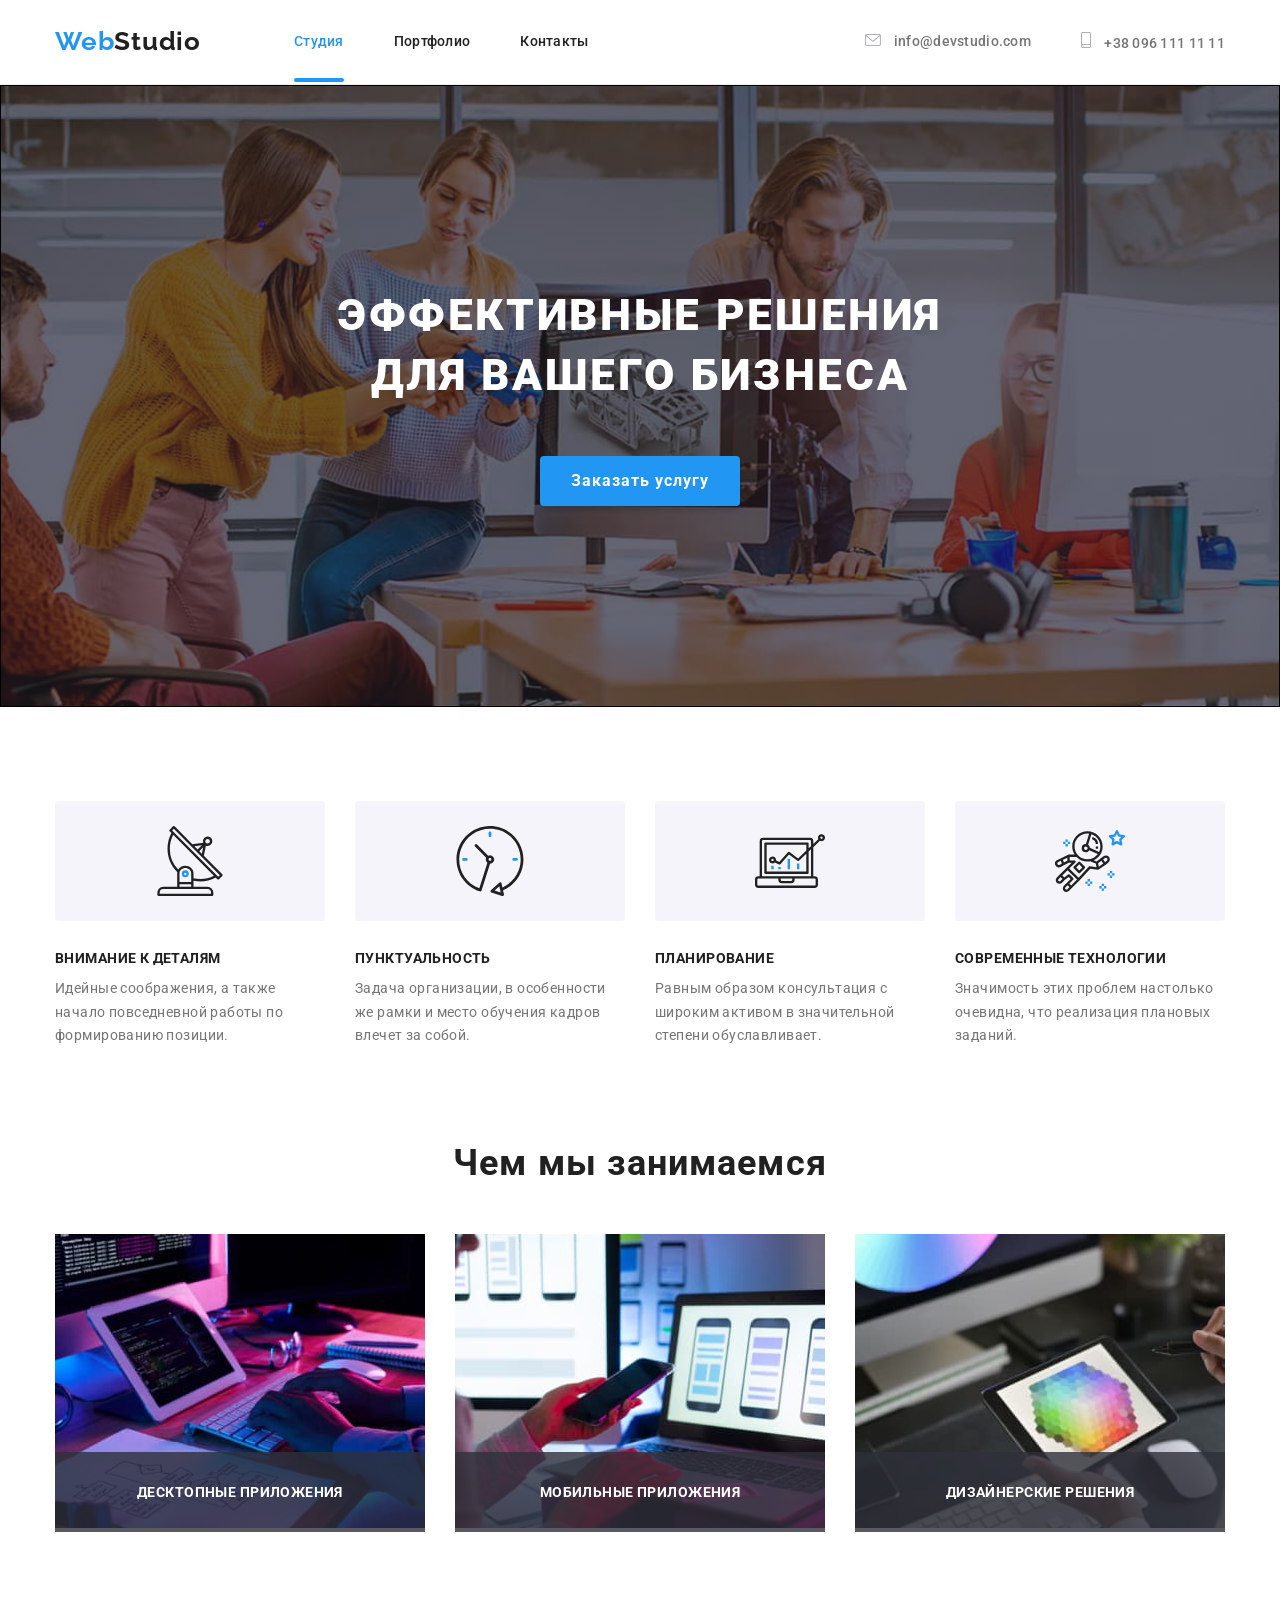
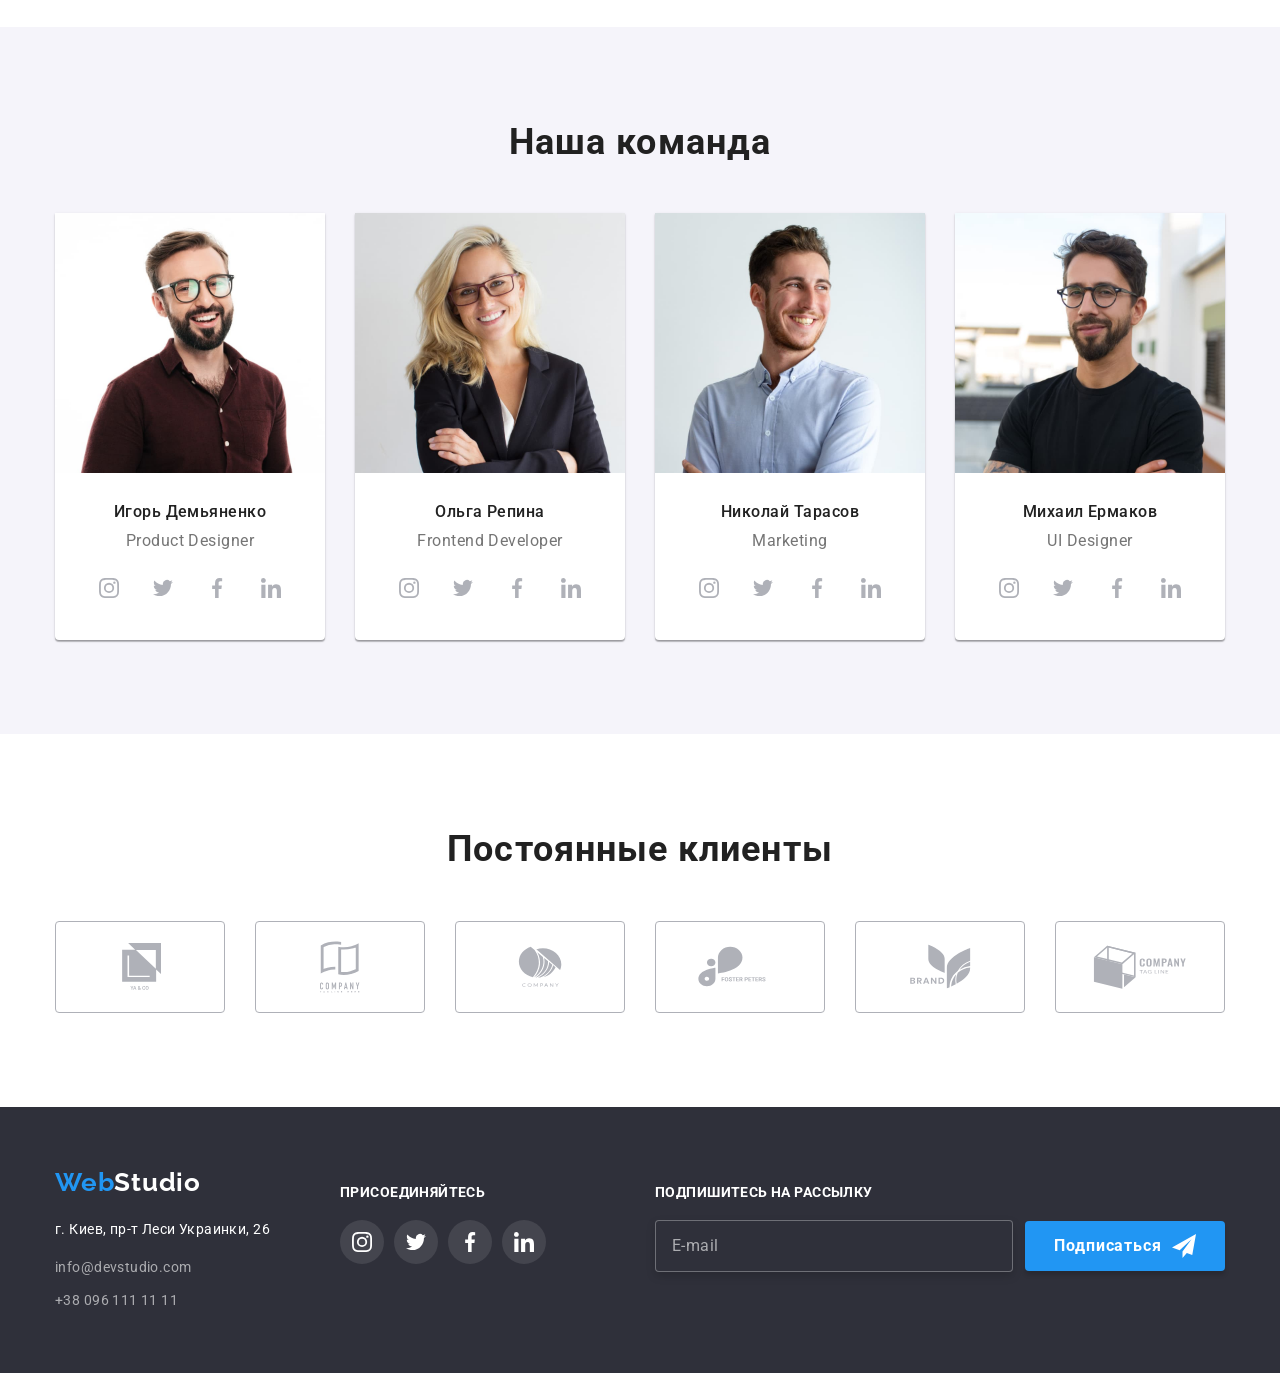
==== index.html @ 78dc8938 "main" ====
<!DOCTYPE html>
<html lang="ru">
<head>
    <meta charset="UTF-8">
    <meta http-equiv="X-UA-Compatible" content="IE=edge">
    <meta name="viewport" content="width=device-width, initial-scale=1.0">
    <title>Web-Studio-Main (Version-2.1)</title>
      <!-- fonts -->
        <link rel="preconnect" href="https://fonts.googleapis.com">
        <link rel="preconnect" href="https://fonts.gstatic.com" crossorigin>
        <link href="https://fonts.googleapis.com/css2?family=Raleway:wght@700&family=Roboto:wght@400;500;700;900&display=swap" rel="stylesheet">
      <!-- styles -->
        <link rel="stylesheet" href="https://cdnjs.cloudflare.com/ajax/libs/modern-normalize/1.0.0/modern-normalize.min.css"/>
        <!-- <link href="./css/main.css" rel="stylesheet"> -->
        <link href="./css/style.css" rel="stylesheet">
</head>
<body>
    <!-- modal window -->
    <div class="backdrop is-hidden" data-modal>
        <div class="modal">
            <div class="close-button">
                <button class="close-backdrop" data-modal-close type="button" aria-label="Закрыть окно">
                    <svg class="icon icon-vector">
                        <use href="./images/icons/icon.svg#icon-vector"></use>
                    </svg>
                </button>
            </div>
            <div class="modal-container">
                <h4 class="anketa-title">Оставьте свои данные, мы вам перезвоним</h4>
                <div class="form-container">
                    <form class="order-form" autocomplete="on">    
                        <div class="order-question">
                            <label class="question-label" for="user-name">Имя</label>
                            <input class="input-form" type="text" name="user-name" id="user-name" placeholder=" " focused />
                            <svg class="icon icon-man form-icon">
                                <use href="./images/icons/icon.svg#icon-man"></use>
                            </svg>
                        </div>
                        <div class="order-question">
                            <label class="question-label" for="phone-number">Телефон</label>
                            <input class="input-form" type="tel" name="phone-number" id="phone-number" placeholder=" "/>
                            <svg class="icon icon-phone form-icon">
                                <use href="./images/icons/icon.svg#icon-phone"></use>
                            </svg>
                        </div>
                        <div class="order-question">
                            <label class="question-label" for="email">Почта</label>
                            <input class="input-form" type="email" name="email" id="email" placeholder=" " />
                            <svg class="icon icon-mail form-icon">
                                <use href="./images/icons/icon.svg#icon-mail"></use>
                            </svg>
                        </div>
                        <div class="order-question">
                            <label class="question-label" for="">Комментарий</label>
                            <textarea class="order-comments" name="comments" placeholder="Введите текст" rows="7"></textarea>
                        </div>
                        <div class="agreement">
                            <label class="question-label" for="agreement">
                                <input class="style-checkbox" type="checkbox" id="agreement" value="agree with contract" />
                                    <div class="checkbox-icon-container">
                                        <svg class="icon icon-checkmark"> 
                                            <use href="images/icons/icon.svg#icon-checkmark"></use>
                                        </svg>
                                    </div>
                            Соглашаюсь с рассылкой и принимаю <a href="" target="_blank" rel="noopener nofollow noreferrer">
                                <span class="link-contract-conditions">Условия договора</span></a></label>
                        </div>
                        <div class="order-question">
                            <button class="order btn-form" type="submit">Отправить</button>
                        </div>
                    </form>
                </div>
            </div>
        </div>
    </div>
    <!-- main page of project -->
    <header class="page-header header-container">
        <nav class="menu main-nav container">
        <a class="logo" href="./index.html" rel="noreferrer nofollow noopener"><p><span class="color-logo">Web</span>Studio</p></a>
            <ul class="menu-nav list">
                <li class="menu-nav-item"><a class="menu-item page-location active" href="./index.html" rel="noreferrer nofollow noopener">Студия</a></li>
                <li class="menu-nav-item"><a class="menu-item page-location" href="./portfolio.html" rel="noreferrer nofollow noopener">Портфолио</a></li>
                <li class="menu-nav-item"><a class="menu-item page-location" href="" rel="noreferrer nofollow noopener">Контакты</a></li>
            </ul>
            <ul class="menu-nav-contact list">
                <li class="menu-nav-item">
                    <a class="menu-item contact" href="mailto:info@devstudio.com">
                        <svg class="icon icon-envelope"><use href="./images/icons/icon.svg#icon-envelope"></use></svg>
                        info@devstudio.com</a></li>
                <li class="menu-nav-item">
                    <a class="menu-item contact" href="tel:+380961111111">
                        <svg class="icon icon-smartphone"><use href="./images/icons/icon.svg#icon-smartphone"></use></svg>
                        +38 096 111 11 11</a></li>
            </ul>
        </nav>
    </header>
    <main>
        <!-- Hero -->
        <section class="hero section-item">
            <div class="container">
            <div class="hero-style">
                <h1 class="hero-title">Эффективные решения<br> для вашего бизнеса</h1>
                <button class="order" data-modal-open type="button">Заказать услугу</button>
            </div>
            </div>
        </section>
        <!-- our advantages -->
        <section class="adventages section-item">
            <div class="container">
                <ul class="advantages-list list">
                    <li class="item">
                        <div class="icon-item">
                            <svg class="icon icon-antenna"><use href="./images/icons/icon.svg#icon-antenna"></use></svg>
                        </div>
                        <h3 class="advantages-item">Внимание к деталям</h3>
                        <p class="advantages-description">Идейные соображения, а также начало повседневной работы по формированию позиции.</p>
                    </li>
                    <li class="item">
                        <div class="icon-item">
                            <svg class="icon icon-clock"><use href="./images/icons/icon.svg#icon-clock"></use></svg>
                        </div>
                        <h3 class="advantages-item">Пунктуальность</h3>
                        <p class="advantages-description"> Задача организации, в особенности же рамки и место обучения кадров влечет за собой.</p>
                    </li>
                    <li class="item">
                        <div class="icon-item">
                            <svg class="icon icon-diagram"><use href="./images/icons/icon.svg#icon-diagram"></use></svg>
                        </div>
                        <h3 class="advantages-item">Планирование</h3>
                        <p class="advantages-description"> Равным образом консультация с широким активом в значительной степени обуславливает.</p>
                    </li>
                    <li class="item">
                        <div class="icon-item">
                            <svg class="icon icon-astronaut"><use href="./images/icons/icon.svg#icon-astronaut"></use></svg>
                        </div>
                        <h3 class="advantages-item">Современные технологии</h3>
                        <p class="advantages-description"> Значимость этих проблем настолько очевидна, что реализация плановых заданий.</p>
                    </li>
                </ul>
            </div>
        </section>
         <!-- what are we doing -->
        <section class="doing section-item">
            <div class="container our-projects">
                <h2 class="section-title">Чем мы занимаемся</h2>
                <ul class="doing-list list">
                    <li class="item">
                        <a class="link-doing desktop-add" href="" target="_blank" rel="noopener nofollow noreferrer"><img src="./images/doing/box-1.jpg" alt="Планирование" width="370"></a>
                    </li>
                    <li class="item">
                        <a class="link-doing mobile-add" href="" target="_blank" rel="noopener nofollow noreferrer"><img src="./images/doing/box-2.jpg" alt="Контроль" width="370"></a>
                    </li>
                    <li class="item">
                        <a class="link-doing disigne-add" href="" target="_blank" rel="noopener nofollow noreferrer"><img src="./images/doing/box-3.jpg" alt="Анализ" width="370"></a>
                    </li>
                </ul>
            </div>
        </section>
        <!-- our team -->
        <section class="team section-item">
            <div class="container team-container">
            <h2 class="section-title team">Наша команда</h2>
                <ul class="list team-list">
                    <li class="item">
                        <div class="team-card">
                            <img src="images/team/product-designer.jpg" alt="Product Designer" width="270">
                            <div class="team-card-style">
                                <p class="team-member">Игорь Демьяненко</p>
                                <p class="team-position">  Product Designer</p>
                                <ul class="socialicon-list list">
                                    <li class="social-item">
                                        <a class="social-link" href="" target="_blank" rel="noopener nofollow noreferrer" aria-label="Связаться через Инстаграмм" >
                                            <div class="social-icon">
                                                <svg class="icon icon-instagram">
                                                    <use href="./images/icons/icon.svg#icon-instagram"></use>
                                                </svg>
                                            </div>
                                         </a>
                                    </li>
                                    <li class="social-item">
                                        <a class="social-link" href="" target="_blank" rel="noopener nofollow noreferrer" aria-label="Связаться через Твиттер">
                                            <div class="social-icon">
                                                <svg class="icon icon-twitter">
                                                    <use href="./images/icons/icon.svg#icon-twitter"></use>
                                                </svg>
                                            </div>
                                        </a>
                                    </li>
                                    <li class="social-item">
                                        <a class="social-link" href="" target="_blank" rel="noopener nofollow noreferrer" aria-label="Связаться через Фейсбук">
                                            <div class="social-icon">    
                                                <svg class="icon icon-facebook">
                                                    <use href="./images/icons/icon.svg#icon-facebook"></use>
                                                </svg>
                                            </div>
                                        </a>
                                    </li>
                                    <li class="social-item">
                                        <a class="social-link" href="" target="_blank" rel="noopener nofollow noreferrer" aria-label="Связаться через Линкедин">
                                            <div class="social-icon">
                                                <svg class="icon icon-linkedin">
                                                    <use href="./images/icons/icon.svg#icon-linkedin"></use>
                                                </svg>
                                            </div>
                                        </a>
                                    </li>
                                </ul>                              
                            </div>
                        </div>
                    </li>
                    <li class="item">
                        <div class="team-card">
                            <img src="images/team/frontend-developer.jpg" alt="Frontend Developer" width="270">
                            <div class="team-card-style">
                                <p class="team-member">Ольга Репина</p>
                                <p class="team-position">Frontend Developer</p>
                                <ul class="socialicon-list list">
                                    <li class="social-item">
                                        <a class="social-link" href="" target="_blank" rel="noopener nofollow noreferrer" aria-label="Связаться через Инстаграмм" >
                                            <div class="social-icon">
                                                <svg class="icon icon-instagram">
                                                    <use href="./images/icons/icon.svg#icon-instagram"></use>
                                                </svg>
                                            </div>
                                         </a>
                                    </li>
                                    <li class="social-item">
                                        <a class="social-link" href="" target="_blank" rel="noopener nofollow noreferrer" aria-label="Связаться через Твиттер">
                                            <div class="social-icon">
                                                <svg class="icon icon-twitter">
                                                    <use href="./images/icons/icon.svg#icon-twitter"></use>
                                                </svg>
                                            </div>
                                        </a>
                                    </li>
                                    <li class="social-item">
                                        <a class="social-link" href="" target="_blank" rel="noopener nofollow noreferrer" aria-label="Связаться через Фейсбук">
                                            <div class="social-icon">    
                                                <svg class="icon icon-facebook">
                                                    <use href="./images/icons/icon.svg#icon-facebook"></use>
                                                </svg>
                                            </div>
                                        </a>
                                    </li>
                                    <li class="social-item">
                                        <a class="social-link" href="" target="_blank" rel="noopener nofollow noreferrer" aria-label="Связаться через Линкедин">
                                            <div class="social-icon">
                                                <svg class="icon icon-linkedin">
                                                    <use href="./images/icons/icon.svg#icon-linkedin"></use>
                                                </svg>
                                            </div>
                                        </a>
                                    </li>
                                </ul>                         
                            </div>
                        </div>
                    </li>
                    <li class="item">
                        <div class="team-card">
                            <img src="images/team/marketing.jpg" alt="Marketing" width="270">
                            <div class="team-card-style">
                                <p class="team-member">Николай Тарасов</p>
                                <p class="team-position">Marketing</p>
                                <ul class="socialicon-list list">
                                    <li class="social-item">
                                        <a class="social-link" href="" target="_blank" rel="noopener nofollow noreferrer" aria-label="Связаться через Инстаграмм" >
                                            <div class="social-icon">
                                                <svg class="icon icon-instagram">
                                                    <use href="./images/icons/icon.svg#icon-instagram"></use>
                                                </svg>
                                            </div>
                                         </a>
                                    </li>
                                    <li class="social-item">
                                        <a class="social-link" href="" target="_blank" rel="noopener nofollow noreferrer" aria-label="Связаться через Твиттер">
                                            <div class="social-icon">
                                                <svg class="icon icon-twitter">
                                                    <use href="./images/icons/icon.svg#icon-twitter"></use>
                                                </svg>
                                            </div>
                                        </a>
                                    </li>
                                    <li class="social-item">
                                        <a class="social-link" href="" target="_blank" rel="noopener nofollow noreferrer" aria-label="Связаться через Фейсбук">
                                            <div class="social-icon">    
                                                <svg class="icon icon-facebook">
                                                    <use href="./images/icons/icon.svg#icon-facebook"></use>
                                                </svg>
                                            </div>
                                        </a>
                                    </li>
                                    <li class="social-item">
                                        <a class="social-link" href="" target="_blank" rel="noopener nofollow noreferrer" aria-label="Связаться через Линкедин">
                                            <div class="social-icon">
                                                <svg class="icon icon-linkedin">
                                                    <use href="./images/icons/icon.svg#icon-linkedin"></use>
                                                </svg>
                                            </div>
                                        </a>
                                    </li>
                                </ul>                            
                            </div>
                        </div>
                    </li>
                    <li class="item">
                        <div class="team-card">
                            <img src="images/team/ul-designer.jpg" alt="UI Designer" width="270">
                            <div class="team-card-style">
                                <p class="team-member">Михаил Ермаков</p>
                                <p class="team-position">UI Designer</p>
                                <ul class="socialicon-list list">
                                    <li class="social-item">
                                        <a class="social-link" href="" target="_blank" rel="noopener nofollow noreferrer" aria-label="Связаться через Инстаграмм" >
                                            <div class="social-icon">
                                                <svg class="icon icon-instagram">
                                                    <use href="./images/icons/icon.svg#icon-instagram"></use>
                                                </svg>
                                            </div>
                                         </a>
                                    </li>
                                    <li class="social-item">
                                        <a class="social-link" href="" target="_blank" rel="noopener nofollow noreferrer" aria-label="Связаться через Твиттер">
                                            <div class="social-icon">
                                                <svg class="icon icon-twitter">
                                                    <use href="./images/icons/icon.svg#icon-twitter"></use>
                                                </svg>
                                            </div>
                                        </a>
                                    </li>
                                    <li class="social-item">
                                        <a class="social-link" href="" target="_blank" rel="noopener nofollow noreferrer" aria-label="Связаться через Фейсбук">
                                            <div class="social-icon">    
                                                <svg class="icon icon-facebook">
                                                    <use href="./images/icons/icon.svg#icon-facebook"></use>
                                                </svg>
                                            </div>
                                        </a>
                                    </li>
                                    <li class="social-item">
                                        <a class="social-link" href="" target="_blank" rel="noopener nofollow noreferrer" aria-label="Связаться через Линкедин">
                                            <div class="social-icon">
                                                <svg class="icon icon-linkedin">
                                                    <use href="./images/icons/icon.svg#icon-linkedin"></use>
                                                </svg>
                                            </div>
                                        </a>
                                    </li>
                                </ul>                                  
                            </div>
                        </div>
                    </li>
                </ul>
            </div>
        </section>
        <!-- our clients -->
        <section class="clients section-item">
            <div class="container clients-container">
                <h2 class="section-title">Постоянные клиенты</h2>
                <ul class="list clients-list">
                    <li class="item item-client">
                        <a class="client-link" aria-label="item-client1" href="" target="_blank" rel="noopener nofollow noreferrer">
                            <div class="clients-link">
                                <svg class="icon icon-client1"><use href="./images/icons/icon.svg#icon-client1"></use></svg>
                            </div>
                        </a>
                    </li>
                    <li class="item item-client">
                        <a class="client-link" aria-label="item-client2" href="" target="_blank" rel="noopener nofollow noreferrer">
                            <div class="clients-link">
                                <svg class="icon icon-client2"><use href="./images/icons/icon.svg#icon-client2"></use></svg>
                            </div>
                        </a>
                    </li>
                    <li class="item item-client">
                        <a class="client-link" aria-label="item-client3" href="" target="_blank" rel="noopener nofollow noreferrer">
                            <div class="clients-link">
                                <svg class="icon icon-client3"><use href="./images/icons/icon.svg#icon-client3"></use></svg>
                            </div>
                        </a>
                    </li>
                    <li class="item item-client">
                        <a class="client-link" aria-label="item-client4" href="" target="_blank" rel="noopener nofollow noreferrer">
                            <div class="clients-link">
                                <svg class="icon icon-client4"><use href="./images/icons/icon.svg#icon-client4"></use></svg>
                            </div>
                        </a>
                    </li>
                    <li class="item item-client">
                        <a class="client-link" aria-label="item-client5" href="" target="_blank" rel="noopener nofollow noreferrer">
                            <div class="clients-link">
                                <svg class="icon icon-client5"><use href="./images/icons/icon.svg#icon-client5"></use></svg>
                            </div>
                        </a>
                    </li>
                    <li class="item item-client">
                        <a class="client-link" aria-label="item-client6" href="" target="_blank" rel="noopener nofollow noreferrer">
                            <div class="clients-link">
                                <svg class="icon icon-client6"><use href="./images/icons/icon.svg#icon-client6"></use></svg>
                            </div>
                        </a>
                    </li>
                </ul>
            </div>
        </section>
    </main>
    <footer>
        <div class="container footer-container">
            <div class="footer-column1">
                <div class="footer-logo">
                        <a class="logo place-footer" href="./index.html" rel="noreferrer nofollow noopener"><p class="footer-contact paragraf"><span class="color-logo">Web</span><span class="whitecolor-logo">Studio</span></p></a>
                </div>    
                <address>
                    <ul class="list list-footer">
                        <li class="post-address item-footer"><p>г. Киев, пр-т Леси Украинки, 26</p></li>
                        <li class="item-footer"><a class="contact contact-item" href="mailto:info@example.com">info@devstudio.com</a></li>
                        <li class="item-footer"><a class="contact contact-item" href="tel:+380961111111">+38 096 111 11 11</a></li>
                    </ul>
                </address>
            </div>
            <div class="footer-column2">
                <h4 class="footer-title">присоединяйтесь</h4>
                <ul class="socialicon-footerlist list">
                    <li class="social-item">
                        <a class="social-link" href="" target="_blank" rel="noopener nofollow noreferrer" aria-label="Мы в Истаграмме">
                            <div class="social-icon">
                                <svg class="icon icon-footer icon-instagram">
                                    <use href="./images/icons/icon.svg#icon-instagram"></use>
                                </svg>
                            </div>
                        </a>                 
                    </li>
                    <li class="social-item">
                        <a class="social-link" href="" target="_blank" rel="noopener nofollow noreferrer" aria-label="Мы в Твиттере">
                            <div class="social-icon">
                                <svg class="icon icon-footer icon-twitter">
                                    <use href="./images/icons/icon.svg#icon-twitter"></use>
                                </svg>
                            </div>                              
                        </a>
                    </li>
                    <li class="social-item">
                        <a class="social-link" href="" target="_blank" rel="noopener nofollow noreferrer" aria-label="Мы в Фейсбук">
                            <div class="social-icon">
                                <svg class="icon icon-footer icon-facebook">
                                    <use href="./images/icons/icon.svg#icon-facebook"></use>
                                </svg>
                            </div>                        
                        </a>
                    </li>
                    <li class="social-item">
                        <a class="social-link" href="" target="_blank" rel="noopener nofollow noreferrer" aria-label="Мы в Линкедин">
                            <div class="social-icon">
                                <svg class="icon icon-footer icon-linkedin">
                                    <use href="./images/icons/icon.svg#icon-linkedin"></use>
                                </svg>
                            </div>
                        </a>
                    </li>
                </ul>                 
            </div>
            <div class="footer-column3">
                <h4 class="footer-title">Подпишитесь на рассылку</h4>
                <ul class="mail-footerlist list">
                    <li class="mail-news-submit">
                        <input type="email" name="email-for-news" class="email-for-news" placeholder="E-mail"/>
                        <button class="order btn-news" type="submit">Подписаться
                            <svg class="icon icon-iconsend">
                                <use href="images/icons/icon.svg#icon-iconsend"></use>
                            </svg>
                        </button>
                    </li>
                </ul>
            </div>
        </div>
    </footer>
    <script src="js/modal.js"></script>
</body>
</html>
---- css/main.css ----
:root {
    --page-color: #FFFFFF;
    --activity-color: #2196F3;
    --main-text-color:#212121;
    --secondary-text-color: #757575;
    --secondary-footer-text-color: #FFFFFF60;
    --footer-background-color: #2F303A;
}
---- css/style.css ----
/*  COLOR STYLES */
:root {
    --page-color: #FFFFFF;
    --activity-color: #2196F3;
    --main-text-color:#212121;
    --secondary-text-color: #757575;
    --secondary-footer-text-color: rgba(255, 255, 255, 0.6);
    --footer-background-color: #2F303A;
    --main-icon-color: #AFB1B8;
}
/* START COMMON STYLES */
body {
    font-family: Roboto, sans-serif, Arial, sans-serif;
    color: var(--main-text-color);
    background-color: var(--page-color);
}
a {
    text-decoration: none;
}
h1 {
    font-weight: 900;
    font-size: 44px;
    line-height: 1.36;
    text-align: center;
    letter-spacing: 0.06em;
    text-transform: uppercase;
    color: var(--page-color);
}
footer {
    background-color: var(--footer-background-color);
}
button {
    cursor: pointer;
}
.list {
    margin: 0;
    padding: 0;
    list-style: none;
}
.section-item {
    margin: 0 auto;
    padding: 94px 0;
}
.doing-list,
.team-list,
.clients-list {
    display: flex;
    flex-wrap: wrap;
    justify-content: center;
    margin-top: 50px;
}
textarea {
    resize: none;
}
input,
textarea {
    font-size: 12px;
    line-height: 1.17;
    letter-spacing: 0.01em; 
    padding: 12px 16px;
    border: 1px solid rgba(33, 33, 33, 0.2);
    border-radius: 4px;
}
::placeholder { /* Chrome, Firefox, Opera, Safari 10.1+ */
    font-size: 12px;
    line-height: 1.17;
    letter-spacing: 0.01em; 
    color: rgba(117, 117, 117, 0.5);
    opacity: 1; /* Firefox */
  }
:-ms-input-placeholder,
::-ms-input-placeholder
{ /* Chrome, Firefox, Opera, Safari 10.1+ */
    font-size: 12px;
    line-height: 1.17;
    letter-spacing: 0.01em; 
    color: rgba(117, 117, 117, 0.5);
  }
.style-checkbox {
    width: 16px;
    height: 15px;
    border: 1px solid var(--main-text-color);
}
input[type="checkbox"] {
    background: #212121;
    border: 1px solid #000000;
    box-shadow: 0px 4px 4px rgba(0, 0, 0, 0.25), 0px 4px 4px rgba(0, 0, 0, 0.25);   
}
/* END COMMON STYLES */
/* START MODAL WINDOW STYLE */
.backdrop {
    position: fixed;
    display: flex;
    justify-content: center;
    align-items: center;
    left: 0;
    top: 0;
    width: 100%;
    height: 100%;
    background-color: rgba(0, 0, 0, 0.2);
    z-index:9999;
    transform: scale(1);
    transition: transform 250ms cubic-bezier(0.4, 0, 0.2, 1);
}
.modal {
    display: inline-block;
    width: 528px;
    height: 581px;
    overflow: hidden;
    vertical-align: middle;
    position: relative;
    text-align: left;
    background: #fff;    
}
.backdrop.is-hidden {
    visibility: hidden;
    opacity: 0;
    pointer-events:auto;
    transform: scale(0);
    transition: transform 250ms cubic-bezier(0.4, 0, 0.2, 1),
    opacity 250ms cubic-bezier(0.4, 0, 0.2, 1),
    visibility 250ms cubic-bezier(0.4, 0, 0.2, 1);
}
.close-button {
    display: flex;
    position: absolute;
    width: 30px;
    height: 30px;
    top: 0;
    right: 0;
    margin-top: 8px;
    margin-right: 8px;
    justify-content: center;
    align-items: center;
}
.close-backdrop {
    background-color: var(--page-color);
    border-radius: 50%;
    border: 1px solid rgba(0, 0, 0, 0.1);
}
.anketa-title {
    margin: 0 auto 12px;
    font-weight: 700;
    font-size: 20px;
    line-height: 1.15;
    text-align: center;
    letter-spacing: 0.03em;
    color: var(--main-text-color);
}
.order-form {
    width: 100%;
    margin: 0 auto;
}
.modal-container{
    padding: 40px;
}
.question-label {
    margin-bottom: 4px;
    font-size: 12px;
    line-height: 1.17;
    letter-spacing: 0.01em; 
    color:var(--secondary-text-color);
}    
.order-question {
    position: relative;
    display: flex;
    flex-direction: column;
}
.form-icon {
    position: absolute;
    top: 50%;
    left: 15px;
    transition: fill 250ms cubic-bezier(0.4, 0, 0.2, 1)
}
.order-question + .order-question {
    margin-top: 10px;
}
.order-question > input {
    padding-left: 42px;
}
.agreement {
    position: relative;
    margin-top: 20px;
    margin-bottom: 30px;
    text-align: center;
}
.agreement .question-label {
    font-size: 14px;
    line-height: 1.7;
    letter-spacing: 0.03em;
    color: #757575;
}
.link-contract-conditions {
    color: var(--activity-color);
    text-decoration-line: underline;
}
.order.btn-form {
    margin: 0 auto;
    padding: 0;
} 
.input-form,
.order-comments {
    transition: color 250ms cubic-bezier(0.4, 0, 0.2, 1),
                border 250ms cubic-bezier(0.4, 0, 0.2, 1);
}
.checkbox-icon-container {
        position: absolute;
        top: 0;
        left: 15px;
        display: flex;
        justify-content: center;
        align-items: center;
        width: 15px;
        height: 16px;
        background: var(--activity-color);
        border-radius: 2px; 
        transform: scale(0);
    }
/* END MODAL WINDOW STYLE */
/* START HEADER STYLE*/
.page-header,
.footer-container {
    margin: 0 auto;
}
 .menu.main-nav,
 .footer-container,
 .container {
    max-width: 1200px;
    margin: 0 auto;
    padding: 0 15px;
 }
.logo {
    padding: 0;
    margin: 0;
    font-family: Raleway,sans-serif;
    font-weight: 700;
    font-size: 26px;
    line-height: 1.2;
    letter-spacing: 0.03em;
    color: var(--main-text-color);
}
.logo p {
    margin: 0;
}
.color-logo {
    color: var(--activity-color);
}
.main-nav,
.menu-nav,
.menu-nav-contact {
    display: flex;
    align-items: center;
}
.menu-nav-contact {
    margin-left: auto;
}
.menu-nav {
    margin-left: 93px;
}
.menu-nav-item .menu-item {
    display: block;
    position: relative;
    padding: 32px 0;
    font-weight: 500;
    font-size: 14px;
    line-height: 1.14;
    letter-spacing: 0.02em;
    color:var(--main-text-color);
    transition: color 250ms cubic-bezier(0.4, 0, 0.2, 1);
}
.menu-item.contact {
    font-style: normal;
    color: #757575;
}
.menu-nav .menu-nav-item:not(:last-child),
.menu-nav-contact .menu-nav-item:not(:last-child) {
    margin-right: 50px;
}
.page-header {
    border-bottom: 1px solid #ECECEC;
}
.menu-item.page-location::after {
    display: block;
    position: absolute;
    width: 100%;
    content: "";
    bottom: 0;
    margin: 0;
    padding: 0;
    border-bottom: 4px solid var(--activity-color);
    border-radius: 2px;
    transform: scaleX(0);
    transition: transform 250ms cubic-bezier(0.4, 0, 0.2, 1);
}
.menu-nav-item > .menu-item.active::after {
    transform: scaleX(1);
}
.menu-nav-item > .menu-item.active {
    color: var(--activity-color)
}
/* END HEADER STYLE*/
/* START HERO STYLE*/
.hero.section-item {
    max-width: 1600px;
    margin: 0 auto;
    padding: 200px 0;
    background-image: 
    linear-gradient(to right,rgba(47, 48, 58, 0.4),rgba(47, 48, 58, 0.4)),
    url(../images/main/main.jpg);
    background-repeat: no-repeat;
    background-size: cover;
    background-position: center;
    border: 1px solid #000000;
}
.hero-title{
    margin: 0 auto;
}
.order {
    display: block;
    margin: 50px auto 0;
    padding: 0;
    width: 200px;
    height: 50px;
    font-family: inherit;
    font-weight: 700;
    font-size: 16px;
    line-height: 1.88;
    text-align: center;
    letter-spacing: 0.06em;
    color: var(--page-color);
    background-color: var(--activity-color);
    box-shadow: 0px 4px 4px rgba(0, 0, 0, 0.15);
    border-radius: 4px;
    border: none;
}
/* END HERO STYLE*/
/* START ADVANTAGES STYLE */
.advantages-list {
    display: flex;
    flex-wrap: wrap;
    justify-content: center;
}
.advantages-list .item {
    width: 270px;
    margin-right: 30px;
}
.advantages-list .icon-item {
    border-radius: 4px;
}
.item .icon-item{
    display: flex;
    justify-content: center;
    flex-wrap: nowrap;
    align-items: center;
}
.advantages-list .item:nth-child(4n) {
    margin-right: 0;
}
.advantages {
    margin-bottom: 94px;
}
.advantages-item {
    margin: 0 0 10px;
    font-weight: 700;
    font-size: 14px;
    line-height: 1.14;
    letter-spacing: 0.03em;
    text-transform: uppercase;
    color: var(--main-text-color);
}
.advantages-description {
    margin: 10px 0 0;
    font-size: 14px;
    line-height: 1.71;
    letter-spacing: 0.03em;
    color: var(--secondary-text-color);
}
.section-title {
    margin: 0 auto;
    font-weight: 700;
    font-size: 36px;
    line-height: 1.17;
    text-align: center;
    letter-spacing: 0.03em;
}
/* END ADVANTAGES STYLE */
/* START DOING STYLE */
.adventages.section-item {
    padding-bottom: 0;
}
.doing-list .item:not(:nth-child(3n)) {
    margin-right: 30px;
}
.link-doing {
    position: relative;
}
.link-doing::after {
    display: flex;
    position: absolute;
    width: 100%;
    height: 5rem;
    bottom: 0;
    justify-content: center;
    align-items: center;
    font-weight: 700;
    font-size: 14px;
    line-height: 1.14;
    letter-spacing: 0.03em;
    text-transform: uppercase;
    color: #FFFFFF;
    background-color: rgba(47, 48, 58, 0.8);
}
.link-doing.desktop-add::after {
    content: "Десктопные приложения";
}
.link-doing.mobile-add::after {
    content: "Мобильные приложения";
}
.link-doing.disigne-add::after {
    content: "Дизайнерские решения";
}
/* END DOING STYLE */
/* START TEAM STYLE */
.team {
    background: #F5F4FA;
}
.team-member {
    margin: 0;
    padding-bottom: 10px;
    font-weight: 500;
    font-size: 16px;
    line-height: 1.19;
    text-align: center;
    letter-spacing: 0.03em;
}
.team-position {
    margin: 0;
    font-size: 16px;
    line-height: 1.19;
    text-align: center;
    letter-spacing: 0.03em;
    color: var(--secondary-text-color);
}
.team-list .item:not(:nth-child(4n)) {
    margin-right: 30px;
}
.team-card {
    background-color: #fff;
    box-shadow: 0px 1px 3px rgba(0, 0, 0, 0.12), 0px 1px 1px rgba(0, 0, 0, 0.14), 0px 2px 1px rgba(0, 0, 0, 0.2);
    border-radius: 0px 0px 4px 4px;
}
.team-card-style {
    padding: 30px 0;
    margin-top: -5px;
}
.socialicon-list {
    display: flex;
    flex-wrap: wrap;
    justify-content: center;
    margin-top: 16px;
}
.social-icon {
    position: relative;
    display: flex;
    flex-wrap: nowrap;
    justify-content: center;
    align-items: center;
    width: 44px;
    height: 44px;
    background-color: rgba(255, 255, 255, 0.1);
    border-radius: 50%;
    transition: background-color 250ms cubic-bezier(0.4, 0, 0.2, 1),
    animation 250ms cubic-bezier(0.4, 0, 0.2, 1),
    border-radius 250ms cubic-bezier(0.4, 0, 0.2, 1);
}
/* END TEAM STYLE */
/* START OUR CLIENTS */
.list.clients-list {
    margin-left: -30px;
}
.clients-link {
    display: flex;
    flex-wrap: nowrap;
    justify-content: center;
    align-items: center;
    position: relative;
    width: 170px;
    height: 92px;
    text-align: center;
    border: 1px solid #AFB1B8;
    border-radius: 4px;
    margin-left: 30px;
    transition: background-color 250ms cubic-bezier(0.4, 0, 0.2, 1);
}
.icon {
    fill: var(--main-icon-color);
    transition: fill 250ms cubic-bezier(0.4, 0, 0.2, 1);
    }
.icon-item {
    position: relative;
    margin-bottom: 30px;
    width: 270px;
    height: 120px;
    background-color: #F5F4FA;
}
.icon-envelope {
    width: 16px;
    height: 12px;
    margin-right: 10px;
}
.icon-smartphone {
    width: 10px;
    height: 16px;
    margin-right: 10px;
}
.icon-client1 {
    width: 41px;
    height: 47px;
}
.icon-client2 {
    width: 40px;
    height: 52px;
}
.icon-client3 {
    width: 44px;
    height: 41px;
}
.icon-client4 {
    width: 84px;
    height: 41px;
}
.icon-client5 {
    width: 63px;
    height: 45px;
}
.icon-client6 {
    width: 94px;
    height: 44px;
}
.form-icon{
    fill:var(--main-text-color);
}
.icon-man {
    width: 12px;
    height: 12px;
}
.icon-phone {
    width: 13px;
    height: 13px;
}
.icon-mail {
    width: 15px;
    height: 12px;
}
.icon-antenna,
.icon-clock,
.icon-diagram,
.icon-astronaut {
    width: 70px;
    height: 70px;
}
.icon-instagram,
.icon-twitter,
.icon-facebook,
.icon-linkedin {
    width: 20px;
    height: 20px;
}
.icon.icon-vector {
    width: 11px;
    height: 11px;
    fill:var(--main-text-color);
}
.icon-iconsend {
    width: 24px;
    height: 24px;
    fill: var(--page-color);
}
.icon-checkmark {
    width: 11px;
    height: 8px;
    background: var(--activity-color);
    border-radius: 2px; 
}
/* END OUR CLIENTS */
/* START FOOTER STYLE */
footer {
    padding: 60px 0;
}
.container.footer-container {
    display: flex;
    flex-wrap: nowrap;
}
.footer-logo {
    margin: 0 0 20px;
}
.post-address {
    color: var(--page-color);
    font-style: normal;
    font-size: 14px;
    line-height: 1.71;
    letter-spacing: 0.03em;
}
.whitecolor-logo {
    color: var(--page-color);
}
.contact.contact-item {
    display: block;
    font-style: normal;
    font-size: 14px;
    line-height: 1.71;
    letter-spacing: 0.03em;
    font-weight: 400;
    color: var(--secondary-footer-text-color);
}
.item-footer:not(:last-child) {
margin-bottom: 9px;
}
.item-footer.link {
    padding-top: 10px;
}
.footer-title {
    font-weight: 700;
    font-size: 14px;
    line-height: 1.14;
    letter-spacing: 0.03em;
    text-transform: uppercase;
    color: #FFFFFF;
}
.socialicon-footerlist {
    display: flex;
    flex-wrap: wrap;
    width: 206px;
}
.footer-column2 {
    padding-left: 70px;
}
.social-item {
    flex-basis: calc((100% / 4) - 30px);
}
.social-item:not(:last-child) {
    margin-right: 10px;
}
.icon.icon-footer {
    fill:#FFFFFF;
}
.footer-column3 {
    margin-left: auto;
    justify-content: center;
    align-items: center;
}
.mail-footerlist,
.mail-news-submit {
    display: flex;
    flex-wrap: wrap;
    justify-content: center;
    align-items: center;
}
.email-for-news {
    padding: 15px 16px;
    width: 358px;
    margin-right: 12px;
    font-size: 16px;
    line-height: 1.25;
    letter-spacing: 0.03em;
    border: 1px solid rgba(255, 255, 255, 0.3);
    filter: drop-shadow(0px 4px 4px rgba(0, 0, 0, 0.15));
    color: var(--page-color);
    background-color: var(--footer-background-color);
}
.email-for-news::placeholder {
    font-size: 16px;
    line-height: 1.25;
    letter-spacing: 0.03em;
    color: rgba(255, 255, 255, 0.6);
}
.order.btn-news {
    display: flex;
    flex-wrap: wrap;
    justify-content: center;
    align-items: center;   
    margin: 0;
} 
.icon.icon-iconsend {
margin-left: 10px;
}
/* END FOOTER STYLE */
/* START FILTER OF PROJECTS */
.do-not-show {
    display: none;
}
.filter-container {
    display: flex;
    flex-wrap: wrap;
    justify-content: center;
    margin-bottom: 50px;
}
.filter-button {
    padding: 6px 22px;
    font-family: inherit;
    font-weight: 500;
    font-size: 16px;
    line-height: 1.62;
    letter-spacing: 0.03em;
    border: none;
    border-radius: 4px;
    color: var(--main-text-color);
    background-color: #F5F4FA;
    
    transition-property: background-color, color, box-shadow;
    transition-duration: 250ms, 250ms, 250ms;
    transition-timing-function: cubic-bezier(0.4, 0, 0.2, 1),cubic-bezier(0.4, 0, 0.2, 1),cubic-bezier(0.4, 0, 0.2, 1);

}
.poster-inter {
    flex-basis: calc(100%/3 - 30px);
    margin-top: 30px;
    margin-left: 30px;
}
.list-filter:not(:last-child){
    margin-right: 8px;
    padding: 0;
}
.style-project-name {
    margin-top: -5px;
    padding: 20px 24px;
}
p.type-project {
    margin: 0;
    color:var(--secondary-text-color);
    font-size: 16px;
    line-height: 1.88;
    letter-spacing: 0.03em;
}
p.name-project {
    margin: 0 0 4px;
    color: var(--main-text-color);
    font-weight: 700;
    font-size: 18px;
    line-height: 2;
    letter-spacing: 0.06em;
}
.poster-container {
    display: flex;
    flex-wrap: wrap;
    justify-content: center;
    margin-top: -30px;
    margin-left: -30px;
}
.border-project {
    width: 370px; 
    border: 1px solid #EEEEEE;
    margin: 0;
    padding: 0;
    transition: box-shadow 250ms cubic-bezier(0.4, 0, 0.2, 1);
}
.img-container {
    position: relative;
    overflow: hidden;
}
.poster-contant {
    position: absolute;
    display: flex;
    top: 100%;
    left: 0;
    width: 100%;
    height: 100%;
    justify-content: center;
    align-items: center;
}
.poster-content-text {
    padding: 63px 24px;
    text-align: center;
    font-size: 18px;
    line-height: 1.6;
    letter-spacing: 0.03em;
    color:var(--page-color);
    z-index: 9999;
    transition: transform 250ms cubic-bezier(0.4, 0, 0.2, 1);
}
.img-container::after {
    position: absolute;
    display: flex;
    justify-content: center;
    align-items: center;
    width: 100%;
    height: 100%;
    content: "";
    background: rgba(33, 150, 243, 0.9);
    transition: transform 250ms cubic-bezier(0.4, 0, 0.2, 1);
}
/* END FILTER OF PROJECTS */
/* START ACTIONS STYLES  */
.menu-item:hover,
.menu-item:focus {
    color: var(--activity-color);
}
.page-location:hover::after,
.page-location:focus::after {
    transform: scaleX(1);
}
.menu-nav-item > .menu-item:hover .icon-envelope,
.menu-nav-item > .menu-item:focus .icon-envelope,
.menu-nav-item > .menu-item:hover .icon-smartphone,
.menu-nav-item > .menu-item:focus .icon-smartphone {
    fill: var(--activity-color);
}
.filter-button:hover,
.filter-button:focus {
    color: var(--page-color);
    background-color: var(--activity-color);
    box-shadow: 0px 3px 1px rgba(0, 0, 0, 0.1), 0px 1px 2px rgba(0, 0, 0, 0.08), 0px 2px 2px rgba(0, 0, 0, 0.12);
}
.client-link:hover .icon,
.client-link:focus .icon {
    fill: var(--activity-color);
    }
.client-link:hover .clients-link,
.client-link:focus .clients-link {
    border-color: var(--activity-color);
    }
.social-link:hover .icon,
.social-link:focus .icon {
    fill: var(--page-color);
}
.social-link:hover .social-icon,
.social-link:focus .social-icon{
    background-color: var(--activity-color);
    border-radius: 50%;
    animation: scale 300ms linear; 
}
.border-project:hover,
.border-project:focus {
    box-shadow: 0px 1px 1px rgba(0, 0, 0, 0.12), 0px 4px 4px rgba(0, 0, 0, 0.06), 1px 4px 6px rgba(0, 0, 0, 0.16);
}
.poster-inter-link:hover .img-container::after,
.poster-inter-link:focus .img-container::after,
.poster-inter-link:hover .poster-content-text,
.poster-inter-link:focus .poster-content-text
 {
    transform: translateY(-100%);
}
.close-backdrop:hover .icon-vector,
.close-backdrop:focus .icon-vector{
    fill:var(--activity-color);
    transition: fill 250ms cubic-bezier(0.4, 0, 0.2, 1);
}
.order-question > .order-comments:hover,
.order-question > .order-comments:focus,
.order-question > .order-comments:active,
.input-form:hover,
.input-form:focus,
.input-form:active {
    color:var(--activity-color);
    border: 1px solid var(--activity-color);
}
.input-form:hover ~ .form-icon,
.input-form:focus ~ .form-icon,
.input-form:active ~ .form-icon {
    fill: var(--activity-color);
}
input[type="checkbox"]:checked + .checkbox-icon-container {
transform: scale(1);
}
input[type="checkbox"]:checked {
    transform: scale(0);
}
/* END ACTIONS STYLES  */
/* START ANIMATION */
@keyframes scale {
    25% {transform: scale(1.15)}
    50% {transform: scale(1.3)}
    75% {transform: scale(1.15)}
    100% {transform: scale(1)}
}
/* END ANIMATION */
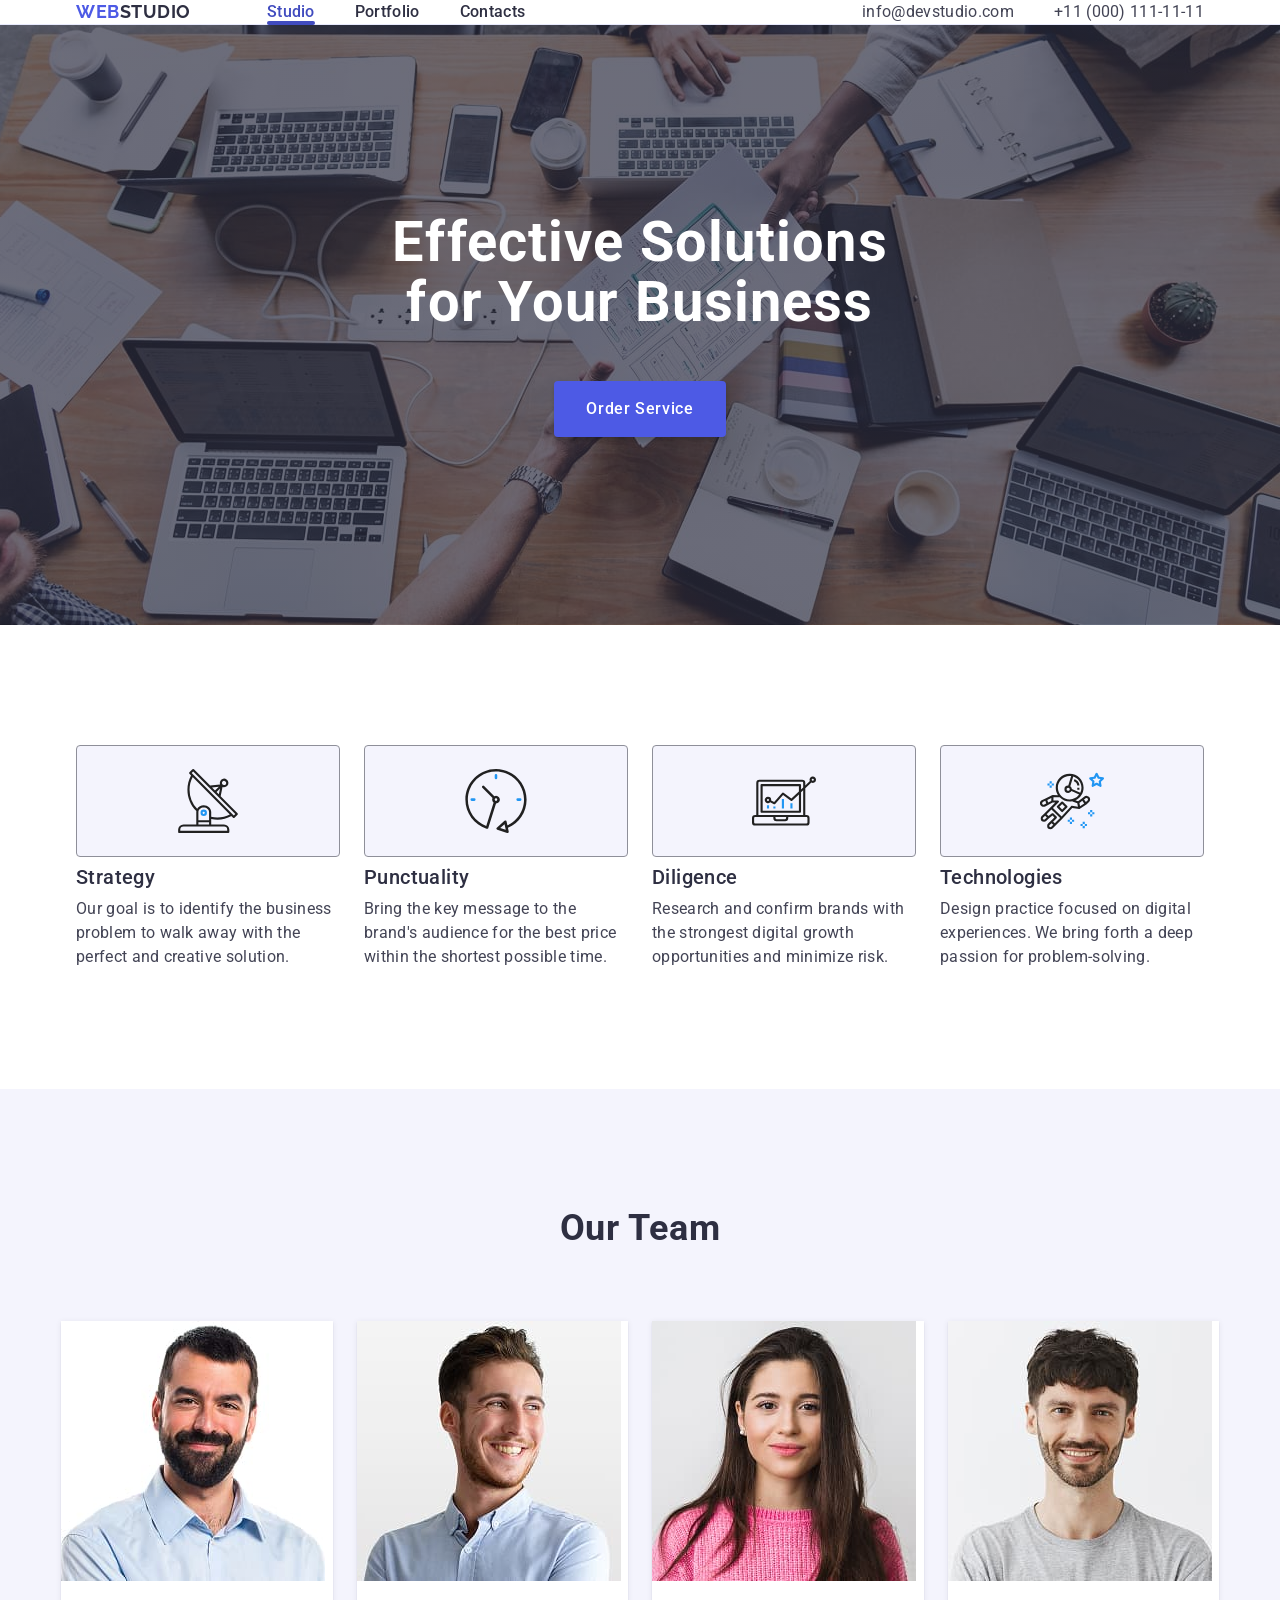
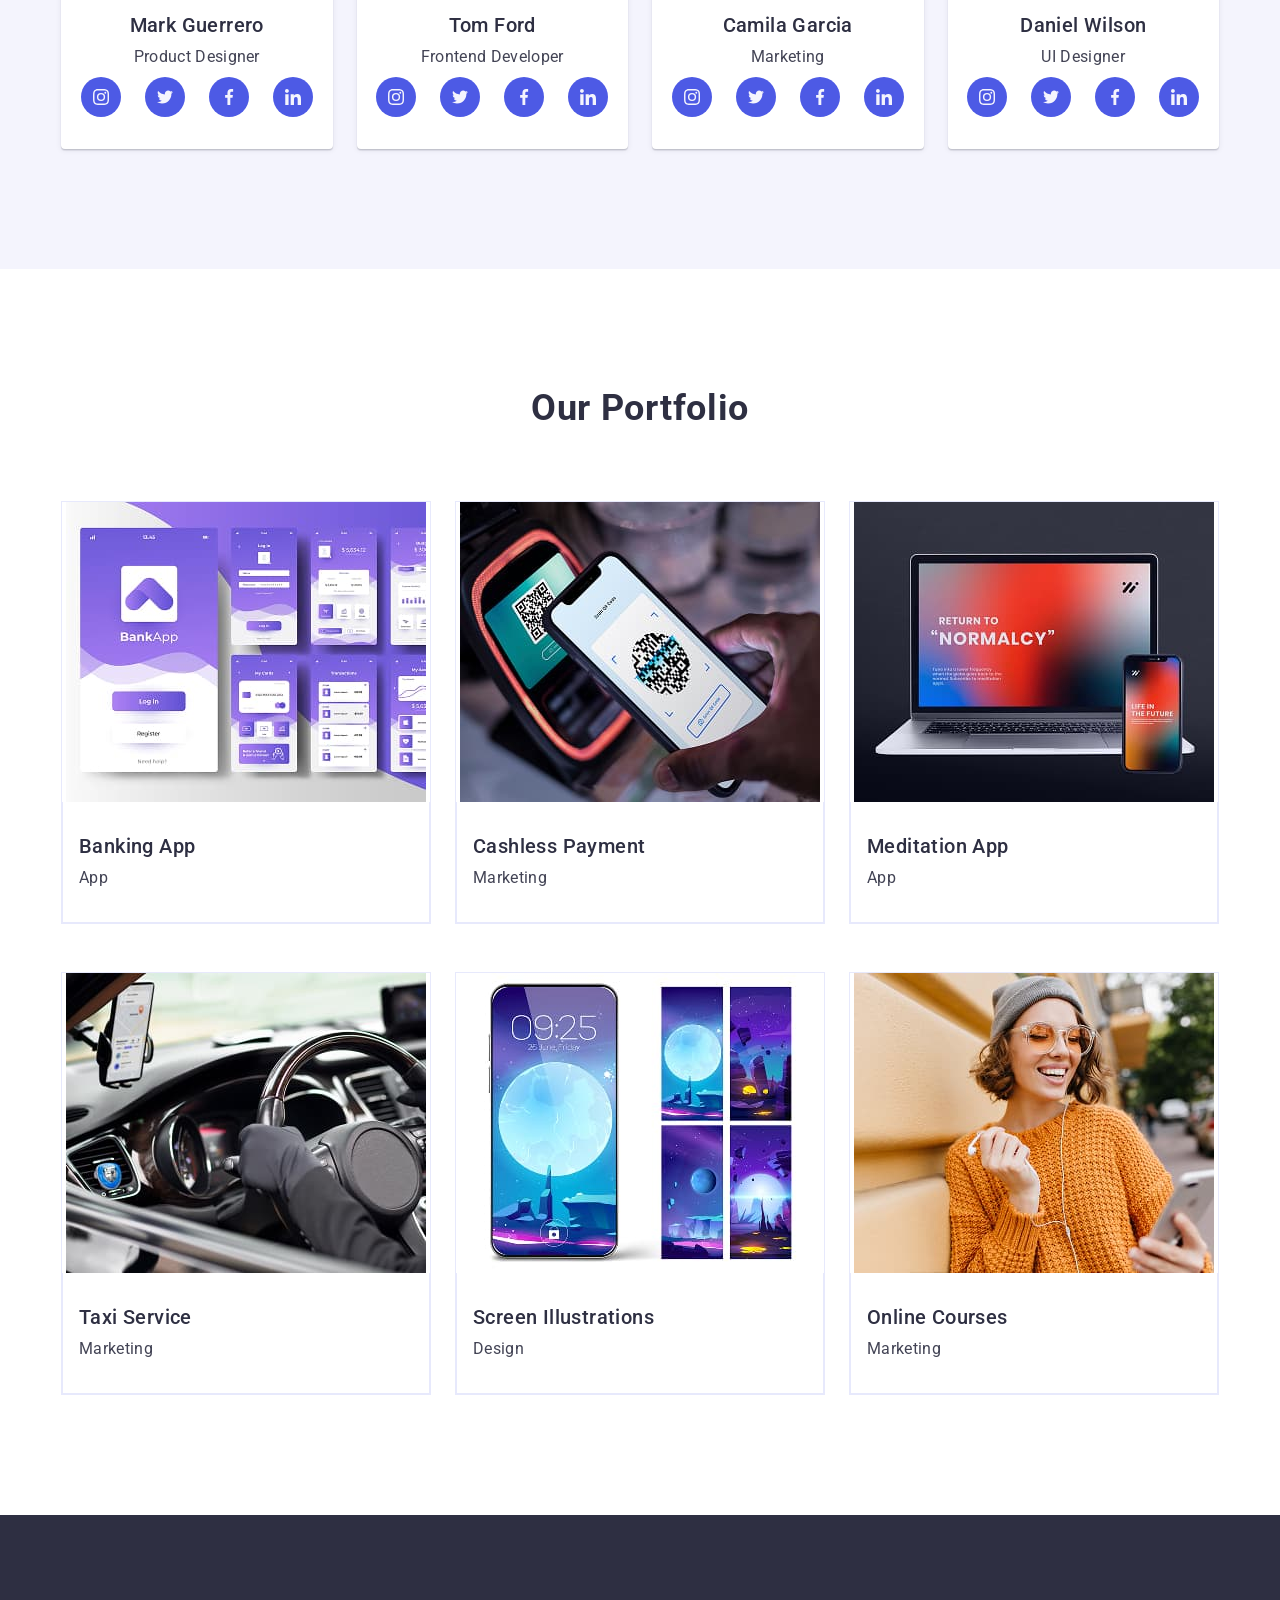
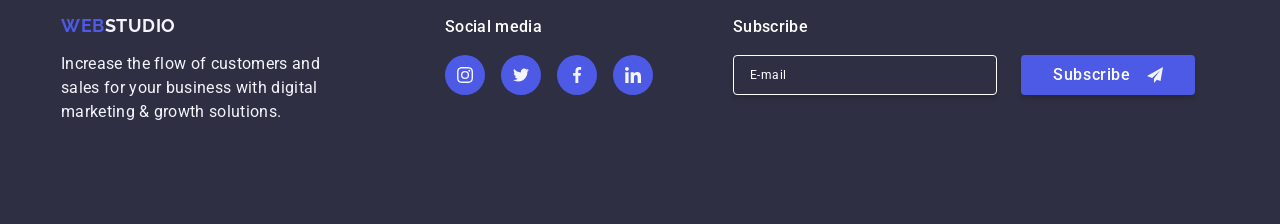
==== commit 97fb95a2: "Initial commit" ====
--- a/index.html
+++ b/index.html
@@ -1,478 +1,523 @@
 <!DOCTYPE html>
-<html lang="ru">
-<head>
+<html lang="en">
+  <head>
     <meta charset="UTF-8">
-    <meta http-equiv="X-UA-Compatible" content="IE=edge">
     <meta name="viewport" content="width=device-width, initial-scale=1.0">
-    <title>Web-Studio-Main (Version-2.1)</title>
-      <!-- fonts -->
-        <link rel="preconnect" href="https://fonts.googleapis.com">
-        <link rel="preconnect" href="https://fonts.gstatic.com" crossorigin>
-        <link href="https://fonts.googleapis.com/css2?family=Raleway:wght@700&family=Roboto:wght@400;500;700;900&display=swap" rel="stylesheet">
-      <!-- styles -->
-        <link rel="stylesheet" href="https://cdnjs.cloudflare.com/ajax/libs/modern-normalize/1.0.0/modern-normalize.min.css"/>
-        <!-- <link href="./css/main.css" rel="stylesheet"> -->
-        <link href="./css/style.css" rel="stylesheet">
-</head>
-<body>
-    <!-- modal window -->
-    <div class="backdrop is-hidden" data-modal>
-        <div class="modal">
-            <div class="close-button">
-                <button class="close-backdrop" data-modal-close type="button" aria-label="Закрыть окно">
-                    <svg class="icon icon-vector">
-                        <use href="./images/icons/icon.svg#icon-vector"></use>
+    <title>WebStudio</title>
+    <!-- fonts -->
+    <link rel="preconnect" href="https://fonts.googleapis.com">
+    <link rel="preconnect" href="https://fonts.gstatic.com" crossorigin >
+    <link href="https://fonts.googleapis.com/css2?family=Raleway:wght@700&family=Roboto:wght@400;500;700&display=swap" rel="stylesheet">
+    <!-- styles -->
+    <link rel="stylesheet" href="https://cdnjs.cloudflare.com/ajax/libs/modern-normalize/3.0.1/modern-normalize.min.css">
+    <link rel="stylesheet" href="./css/styles.css">
+  </head>
+
+  <body>
+    <!-- main page of project -->
+    <header class="page-header">
+      <div class="container">
+        <nav class="main-nav">
+          <a class="logo" href="./index.html">Web<span class="logo-style">Studio</span> </a>
+          <ul class="menu-nav list">
+            <li class="menu-nav__item active">
+              <a class="menu-nav__link" href="./index.html">Studio</a>
+            </li>
+            <li class="menu-nav__item">
+              <a class="menu-nav__link" href="">Portfolio</a>
+            </li>
+            <li class="menu-nav__item">
+              <a class="menu-nav__link" href="">Contacts</a>
+            </li>
+          </ul>
+        </nav>
+        <address class="address">
+          <ul class="menu-nav--contact-position list">
+            <li class="menu-nav__item">
+              <a class="contact" href="mailto:info@devstudio.com"
+                >info@devstudio.com</a
+              >
+            </li>
+            <li class="menu-nav__item">
+              <a class="contact" href="tel:+110001111111"
+                >+11 (000) 111-11-11</a
+              >
+            </li>
+          </ul>
+        </address>
+      </div>
+    </header>
+
+    <main>
+      <!-- Hero -->
+      <section class="hero section">
+        <div class="container">
+          <h1 class="hero__title">Effective Solutions for Your Business</h1>
+          <button class="standart-button" type="button">Order Service</button>
+        </div>
+      </section>
+
+      <!-- our advantages -->
+      <section class="adventages section">
+        <div class="container">
+          <h2 class="section__title visually-hidden">Advantages</h2>
+          <ul class="advantages__list list">
+            <li class="item advantages__item">
+              <div class="advantages__icon">
+                  <svg class="icon-antenna" width="64" height="64"><use href="./images/icons.svg#icon-antenna"></use></svg>
+              </div>
+              <h3 class="advantages__title">Strategy</h3>
+              <p class="advantages--description">
+                Our goal is to identify the business problem to walk away with the
+                perfect and creative solution.
+              </p>
+            </li>
+            <li class="item advantages__item">
+              <div class="advantages__icon">
+                  <svg class="icon-clock" width="64" height="64"><use href="./images/icons.svg#icon-clock"></use></svg>
+              </div>
+              <h3 class="advantages__title">Punctuality</h3>
+              <p class="advantages--description">
+                Bring the key message to the brand's audience for the best price
+                within the shortest possible time.
+              </p>
+            </li>
+            <li class="item advantages__item">
+              <div class="advantages__icon">
+                  <svg class="icon-diagram" width="64" height="64"><use href="./images/icons.svg#icon-diagram"></use></svg>
+              </div>
+              <h3 class="advantages__title">Diligence</h3>
+              <p class="advantages--description">
+                Research and confirm brands with the strongest digital growth
+                opportunities and minimize risk.
+              </p>
+            </li>
+            <li class="item advantages__item">
+              <div class="advantages__icon">
+                  <svg class="icon-astronaut" width="64" height="64"><use href="./images/icons.svg#icon-astronaut"></use></svg>
+              </div>
+              <h3 class="advantages__title">Technologies</h3>
+              <p class="advantages--description">
+                Design practice focused on digital experiences. We bring forth a
+                deep passion for problem-solving.
+              </p>
+            </li>
+          </ul>
+        </div>
+      </section>
+
+      <!-- our team -->
+      <section class="team section">
+        <div class="container">
+          <h2 class="section__title">Our Team</h2>
+          <ul class="list team__list">
+            <li class="item team__item">
+                <img
+                  src="./images/team/product_designer_1x.jpg"
+                  alt="Product Designer"
+                  width="264"
+                >
+                <div class="team__item-wrap">
+                  <h3 class="team--member">Mark Guerrero</h3>
+                  <p class="team--position">Product Designer</p>
+                  <ul class="social__list list">
+                        <li class="social__item">
+                         <a class="social__link " href="" target="_blank" rel="noopener nofollow noreferrer" aria-label="Connect by the instagram" >
+                              <svg class="icon" width="16" height="16">
+                                  <use href="./images/icons.svg#icon-instagram"></use>
+                              </svg>
+                            </a>
+                        </li>
+                        <li class="social__item">
+                            <a class="social__link" href="" target="_blank" rel="noopener nofollow noreferrer" aria-label="Connect by the twitter">
+                              <svg class="icon" width="16" height="16">
+                                  <use href="./images/icons.svg#icon-twitter"></use>
+                              </svg>
+                            </a>
+                        </li>
+                        <li class="social__item">
+                            <a class="social__link" href="" target="_blank" rel="noopener nofollow noreferrer" aria-label="Connect by the facebook">
+                                <svg class="icon" width="16" height="16">
+                                    <use href="./images/icons.svg#icon-facebook"></use>
+                                </svg>
+                              </a>
+                        </li>
+                        <li class="social__item">
+                            <a class="social__link" href="" target="_blank" rel="noopener nofollow noreferrer" aria-label="Connect by the linkedin">
+                              <svg class="icon" width="16" height="16">
+                                  <use href="./images/icons.svg#icon-linkedin"></use>
+                              </svg>
+                            </a>
+                        </li>
+                  </ul>                       
+                </div>
+            </li>
+            <li class="item team__item">
+                <img
+                  src="./images/team/frontend_developer_1x.jpg"
+                  alt="Frontend Developer"
+                  width="264"
+                >
+                <div class="team__item-wrap">
+                  <h3 class="team--member">Tom Ford</h3>
+                  <p class="team--position">Frontend Developer</p>
+                  <ul class="social__list list">
+                    <li class="social__item">
+                            <a class="social__link" href="" target="_blank" rel="noopener nofollow noreferrer" aria-label="Connect by the instagram" >
+                              <svg class="icon" width="16" height="16">
+                                  <use href="./images/icons.svg#icon-instagram"></use>
+                              </svg>
+                            </a>
+                        </li>
+                        <li class="social__item">
+                            <a class="social__link" href="" target="_blank" rel="noopener nofollow noreferrer" aria-label="Connect by the twitter">
+                              <svg class="icon" width="16" height="16">
+                                  <use href="./images/icons.svg#icon-twitter"></use>
+                              </svg>
+                            </a>
+                        </li>
+                        <li class="social__item">
+                            <a class="social__link" href="" target="_blank" rel="noopener nofollow noreferrer" aria-label="Connect by the facebook">
+                              <svg class="icon" width="16" height="16">
+                                  <use href="./images/icons.svg#icon-facebook"></use>
+                              </svg>
+                            </a>
+                        </li>
+                        <li class="social__item">
+                            <a class="social__link" href="" target="_blank" rel="noopener nofollow noreferrer" aria-label="Connect by the linkedin">
+                              <svg class="icon" width="16" height="16">
+                                  <use href="./images/icons.svg#icon-linkedin"></use>
+                              </svg>
+                            </a>
+                        </li>
+                  </ul>    
+                </div>
+            </li>
+            <li class="item team__item">
+                <img
+                  src="./images/team/marketing_1x.jpg"
+                  alt="Marketing"
+                  width="264"
+                >
+                <div class="team__item-wrap">
+                  <h3 class="team--member">Camila Garcia</h3>
+                  <p class="team--position">Marketing</p>
+                  <ul class="social__list list">
+                        <li class="social__item">
+                            <a class="social__link" href="" target="_blank" rel="noopener nofollow noreferrer" aria-label="Connect by the instagram" >
+                              <svg class="icon" width="16" height="16">
+                                  <use href="./images/icons.svg#icon-instagram"></use>
+                              </svg>
+                            </a>
+                        </li>
+                        <li class="social__item">
+                            <a class="social__link" href="" target="_blank" rel="noopener nofollow noreferrer" aria-label="Connect by the twitter">
+                              <svg class="icon" width="16" height="16">
+                                  <use href="./images/icons.svg#icon-twitter"></use>
+                              </svg>
+                            </a>
+                        </li>
+                        <li class="social__item">
+                            <a class="social__link" href="" target="_blank" rel="noopener nofollow noreferrer" aria-label="Connect by the facebook">
+                              <svg class="icon" width="16" height="16">
+                                  <use href="./images/icons.svg#icon-facebook"></use>
+                              </svg>
+                            </a>
+                        </li>
+                        <li class="social__item">
+                            <a class="social__link" href="" target="_blank" rel="noopener nofollow noreferrer" aria-label="Connect by the linkedin">
+                              <svg class="icon" width="16" height="16">
+                                  <use href="./images/icons.svg#icon-linkedin"></use>
+                              </svg>
+                            </a>
+                        </li>
+                  </ul>
+                </div>
+            </li>
+            <li class="item team__item">
+                <img
+                  src="./images/team/ui_designer_1x.jpg"
+                  alt="UI Designer"
+                  width="264"
+                >
+                <div class="team__item-wrap">
+                  <h3 class="team--member">Daniel Wilson</h3>
+                  <p class="team--position">UI Designer</p>
+                  <ul class="social__list list">
+                    <li class="social__item">
+                            <a class="social__link" href="" target="_blank" rel="noopener nofollow noreferrer" aria-label="Connect by the instagram" >
+                              <svg class="icon" width="16" height="16">
+                                  <use href="./images/icons.svg#icon-instagram"></use>
+                              </svg>
+                            </a>
+                        </li>
+                        <li class="social__item">
+                            <a class="social__link" href="" target="_blank" rel="noopener nofollow noreferrer" aria-label="Connect by the twitter">
+                              <svg class="icon" width="16" height="16">
+                                  <use href="./images/icons.svg#icon-twitter"></use>
+                              </svg>
+                            </a>
+                        </li>
+                        <li class="social__item">
+                            <a class="social__link" href="" target="_blank" rel="noopener nofollow noreferrer" aria-label="Connect by the facebook">
+                              <svg class="icon" width="16" height="16">
+                                  <use href="./images/icons.svg#icon-facebook"></use>
+                              </svg>
+                            </a>
+                        </li>
+                        <li class="social__item">
+                            <a class="social__link" href="" target="_blank" rel="noopener nofollow noreferrer" aria-label="Connect by the linkedin">
+                              <svg class="icon" width="16" height="16">
+                                  <use href="./images/icons.svg#icon-linkedin"></use>
+                              </svg>
+                            </a>
+                        </li>
+                  </ul>
+                </div>
+            </li>
+          </ul>
+        </div>
+      </section>
+
+      <!--our portfolio -->
+      <section class="portfolio section">
+        <div class="container">
+          <h2 class="section__title">Our Portfolio</h2>
+          <ul class="list portfolio__list">
+            <li class="item portfolio__item">
+              <div class="poster__card--img">
+                  <img
+                    src="./images/portfolio/banking-app.jpg"
+                    alt="banking app"
+                    width="360" 
+                    height="300"
+                  >
+                <p class="poster__card_contant">
+                    <span class="poster__card_content_text">14 Stylish and User-Friendly App Design Concepts · Task Manager App · Calorie Tracker App · Exotic Fruit Ecommerce App · Cloud Storage App</span>
+                </p>
+              </div>
+              <div class="portfolio__item-wrap">
+                <h3 class="portfolio--project">Banking App</h3>
+                <p class="portfolio--field">App</p>
+              </div>
+            </li>
+            <li class="item portfolio__item">
+              <div class="poster__card--img">
+                  <img
+                    src="./images/portfolio/cashless-payment.jpg"
+                    alt="cashless payment"
+                    width="360" 
+                    height="300"
+                  >
+                <p class="poster__card_contant">
+                    <span class="poster__card_content_text">14 Stylish and User-Friendly App Design Concepts · Task Manager App · Calorie Tracker App · Exotic Fruit Ecommerce App · Cloud Storage App</span>
+                </p>
+              </div>
+              <div class="portfolio__item-wrap">
+                <h3 class="portfolio--project">Cashless Payment</h3>
+                <p class="portfolio--field">Marketing</p>
+              </div>
+            </li>
+            <li class="item portfolio__item">
+              <div class="poster__card--img">
+                  <img
+                    src="./images/portfolio/meditation-app.jpg"
+                    alt="meditation app"
+                    width="360" 
+                    height="300"
+                  >
+                <p class="poster__card_contant">
+                    <span class="poster__card_content_text">14 Stylish and User-Friendly App Design Concepts · Task Manager App · Calorie Tracker App · Exotic Fruit Ecommerce App · Cloud Storage App</span>
+                </p>
+              </div>
+              <div class="portfolio__item-wrap">
+                <h3 class="portfolio--project">Meditation App</h3>
+                <p class="portfolio--field">App</p>
+              </div>
+            </li>
+            <li class="item portfolio__item">
+              <div class="poster__card--img">
+                <img
+                  src="./images/portfolio/taxi-service.jpg"
+                  alt="taxi service"
+                  width="360" 
+                  height="300"
+                >
+                <p class="poster__card_contant">
+                  <span class="poster__card_content_text">14 Stylish and User-Friendly App Design Concepts · Task Manager App · Calorie Tracker App · Exotic Fruit Ecommerce App · Cloud Storage App</span>
+                </p>
+              </div>
+              <div class="portfolio__item-wrap">
+                <h3 class="portfolio--project">Taxi Service</h3>
+                <p class="portfolio--field">Marketing</p>
+              </div>
+            </li>
+            <li class="item portfolio__item">
+              <div class="poster__card--img">
+                  <img
+                    src="./images/portfolio/screen-illustrations.jpg"
+                    alt="screen illustrations"
+                    width="360" 
+                    height="300"
+                  >
+                <p class="poster__card_contant">
+                    <span class="poster__card_content_text">14 Stylish and User-Friendly App Design Concepts · Task Manager App · Calorie Tracker App · Exotic Fruit Ecommerce App · Cloud Storage App</span>
+                </p>
+              </div>
+              <div class="portfolio__item-wrap">
+                <h3 class="portfolio--project">Screen Illustrations</h3>
+                <p class="portfolio--field">Design</p>
+              </div>
+            </li>
+            <li class="item portfolio__item">
+              <div class="poster__card--img">
+                  <img
+                    src="./images/portfolio/online-courses.jpg"
+                    alt="online courses"
+                    width="360" 
+                    height="300"
+                  >
+                <p class="poster__card_contant">
+                    <span class="poster__card_content_text">14 Stylish and User-Friendly App Design Concepts · Task Manager App · Calorie Tracker App · Exotic Fruit Ecommerce App · Cloud Storage App</span>
+                </p>
+              </div>
+              <div class="portfolio__item-wrap">
+                <h3 class="portfolio--project">Online Courses</h3>
+                <p class="portfolio--field">Marketing</p>
+              </div>
+            </li>
+          </ul>
+        </div>
+      </section>
+    </main>
+
+    <footer class="footer">
+      <div class="container">
+        <div class="footer_column_a column">
+          <a class="logo footer-logo" href="./index.html"> Web<span class="logo-style">Studio</span> </a>
+          <p class="footer__text">
+            Increase the flow of customers and sales for your business with digital
+            marketing & growth solutions.
+          </p>
+        </div>
+        <div class="footer_column_b column">
+          <p class="footer_title">Social media</p>
+          <ul class="footer__list--social list">
+              <li class="social__item">
+                  <a class="social__link" href="" target="_blank" rel="noopener nofollow noreferrer" aria-label="Connect by instagram">
+                    <svg class="icon" width="24" height="24">
+                        <use href="./images/icons.svg#icon-instagram"></use>
+                    </svg>
+                  </a>                 
+              </li>
+              <li class="social__item">
+                  <a class="social__link" href="" target="_blank" rel="noopener nofollow noreferrer" aria-label="Connect by twitter">
+                    <svg class="icon" width="24" height="24">
+                        <use href="./images/icons.svg#icon-twitter"></use>
+                    </svg>
+                  </a>              
+              </li>
+              <li class="social__item">
+                  <a class="social__link" href="" target="_blank" rel="noopener nofollow noreferrer" aria-label="Connect by facebook">
+                    <svg class="icon" width="24" height="24">
+                        <use href="./images/icons.svg#icon-facebook"></use>
+                    </svg>
+                  </a>              
+              </li>
+              <li class="social__item">
+                 <a class="social__link" href="" target="_blank" rel="noopener nofollow noreferrer" aria-label="Connect by linkedin">
+                    <svg class="icon" width="24" height="24">
+                        <use href="./images/icons.svg#icon-linkedin"></use>
+                    </svg>
+                  </a>
+              </li>
+          </ul>                 
+        </div>
+        <div class="footer_column_c column">
+              <p class="footer_title">Subscribe</p>
+              <form class="mail-submit">
+                <label class="email-label">
+                  <input type="email" name="email-for-news" class="email-for-news" placeholder="E-mail" >
+                </label>
+                <button class="standart-button btn-news" type="submit">Subscribe
+                    <svg class="icon icon-iconsend" width="24" height="24">
+                        <use href="./images/icons.svg#icon-iconsend"></use>
                     </svg>
                 </button>
-            </div>
-            <div class="modal-container">
-                <h4 class="anketa-title">Оставьте свои данные, мы вам перезвоним</h4>
-                <div class="form-container">
-                    <form class="order-form" autocomplete="on">    
-                        <div class="order-question">
-                            <label class="question-label" for="user-name">Имя</label>
-                            <input class="input-form" type="text" name="user-name" id="user-name" placeholder=" " focused />
-                            <svg class="icon icon-man form-icon">
-                                <use href="./images/icons/icon.svg#icon-man"></use>
-                            </svg>
-                        </div>
-                        <div class="order-question">
-                            <label class="question-label" for="phone-number">Телефон</label>
-                            <input class="input-form" type="tel" name="phone-number" id="phone-number" placeholder=" "/>
-                            <svg class="icon icon-phone form-icon">
-                                <use href="./images/icons/icon.svg#icon-phone"></use>
-                            </svg>
-                        </div>
-                        <div class="order-question">
-                            <label class="question-label" for="email">Почта</label>
-                            <input class="input-form" type="email" name="email" id="email" placeholder=" " />
-                            <svg class="icon icon-mail form-icon">
-                                <use href="./images/icons/icon.svg#icon-mail"></use>
-                            </svg>
-                        </div>
-                        <div class="order-question">
-                            <label class="question-label" for="">Комментарий</label>
-                            <textarea class="order-comments" name="comments" placeholder="Введите текст" rows="7"></textarea>
-                        </div>
-                        <div class="agreement">
-                            <label class="question-label" for="agreement">
-                                <input class="style-checkbox" type="checkbox" id="agreement" value="agree with contract" />
-                                    <div class="checkbox-icon-container">
-                                        <svg class="icon icon-checkmark"> 
-                                            <use href="images/icons/icon.svg#icon-checkmark"></use>
-                                        </svg>
-                                    </div>
-                            Соглашаюсь с рассылкой и принимаю <a href="" target="_blank" rel="noopener nofollow noreferrer">
-                                <span class="link-contract-conditions">Условия договора</span></a></label>
-                        </div>
-                        <div class="order-question">
-                            <button class="order btn-form" type="submit">Отправить</button>
-                        </div>
-                    </form>
-                </div>
-            </div>
+              </form>
+
+        </div>
+
+      </div>
+    </footer>
+
+          <!-- modal window -->
+    <div class="backdrop" data-modal>
+        <div class="backdrop__modal">
+            <button class="backdrop__btn-close" data-modal-close type="button" aria-label="Close modal window">
+                <svg class="icon-vector" width="8" height="8">
+                    <use href="./images/icons.svg#icon-vector"></use>
+                </svg>
+            </button>
+
+            <p class="anketa__title">Leave your contacts and we will call you back</p>
+
+            <form class="form anketa__container" autocomplete="on">    
+                <div class="question form__question">
+                    <label class="question__label" for="user-name">Name</label>
+                    <div class="question__container-input">
+                        <input class="input-form" type="text" name="user-name" id="user-name" placeholder=" " >
+                        <svg class="form-icon" width="18" height="24">
+                            <use href="./images/icons.svg#icon-man"></use>
+                        </svg>
+                    </div>
+                </div>
+                <div class="question form__question">
+                    <label class="question__label" for="phone-number">Phone</label>
+                    <div class="question__container-input">
+                        <input class="input-form" type="tel" name="phone-number" id="phone-number" placeholder=" ">
+                        <svg class="form-icon" width="18" height="24">
+                            <use href="./images/icons.svg#icon-phone"></use>
+                        </svg>
+                    </div>
+                </div>
+                <div class="question form__question">
+                    <label class="question__label" for="email">Email</label>
+                    <div class="question__container-input">
+                        <input class="input-form" type="email" name="email" id="email" placeholder=" " >
+                        <svg class="form-icon" width="18" height="24">
+                            <use href="./images/icons.svg#icon-mail"></use>
+                        </svg>
+                    </div>
+                </div>
+                <div class="question form__question">
+                    <label class="question__label" for="user-comment">Comment</label>
+                    <textarea class="comments-form" id="user-comment" name="user-comment" placeholder="Text input" rows="7"></textarea>
+                </div>
+                <div class="question form__agreement">
+                  <input class="style-checkbox visually-hidden" type="checkbox"  id="user-privacy"  value="true" name="user-privacy" >
+                  <label class="question__label"  for="user-privacy">
+                    <span class="checkbox-icon-container">
+                          <svg class="icon icon-checkmark" width="10" height="8"> 
+                              <use href="./images/icons.svg#icon-checkmark"></use>
+                          </svg>
+                      </span>
+                        I accept the terms and conditions of the&nbsp;
+                    <a href="" target="_blank" rel="noopener nofollow noreferrer" class="link--underline">
+ 
+                            Privacy Policy
+
+                    </a>
+                    </label>
+                </div>
+ 
+                    <button class="standart-button btn-form" type="submit">Send</button>
+
+            </form>
+
         </div>
     </div>
-    <!-- main page of project -->
-    <header class="page-header header-container">
-        <nav class="menu main-nav container">
-        <a class="logo" href="./index.html" rel="noreferrer nofollow noopener"><p><span class="color-logo">Web</span>Studio</p></a>
-            <ul class="menu-nav list">
-                <li class="menu-nav-item"><a class="menu-item page-location active" href="./index.html" rel="noreferrer nofollow noopener">Студия</a></li>
-                <li class="menu-nav-item"><a class="menu-item page-location" href="./portfolio.html" rel="noreferrer nofollow noopener">Портфолио</a></li>
-                <li class="menu-nav-item"><a class="menu-item page-location" href="" rel="noreferrer nofollow noopener">Контакты</a></li>
-            </ul>
-            <ul class="menu-nav-contact list">
-                <li class="menu-nav-item">
-                    <a class="menu-item contact" href="mailto:info@devstudio.com">
-                        <svg class="icon icon-envelope"><use href="./images/icons/icon.svg#icon-envelope"></use></svg>
-                        info@devstudio.com</a></li>
-                <li class="menu-nav-item">
-                    <a class="menu-item contact" href="tel:+380961111111">
-                        <svg class="icon icon-smartphone"><use href="./images/icons/icon.svg#icon-smartphone"></use></svg>
-                        +38 096 111 11 11</a></li>
-            </ul>
-        </nav>
-    </header>
-    <main>
-        <!-- Hero -->
-        <section class="hero section-item">
-            <div class="container">
-            <div class="hero-style">
-                <h1 class="hero-title">Эффективные решения<br> для вашего бизнеса</h1>
-                <button class="order" data-modal-open type="button">Заказать услугу</button>
-            </div>
-            </div>
-        </section>
-        <!-- our advantages -->
-        <section class="adventages section-item">
-            <div class="container">
-                <ul class="advantages-list list">
-                    <li class="item">
-                        <div class="icon-item">
-                            <svg class="icon icon-antenna"><use href="./images/icons/icon.svg#icon-antenna"></use></svg>
-                        </div>
-                        <h3 class="advantages-item">Внимание к деталям</h3>
-                        <p class="advantages-description">Идейные соображения, а также начало повседневной работы по формированию позиции.</p>
-                    </li>
-                    <li class="item">
-                        <div class="icon-item">
-                            <svg class="icon icon-clock"><use href="./images/icons/icon.svg#icon-clock"></use></svg>
-                        </div>
-                        <h3 class="advantages-item">Пунктуальность</h3>
-                        <p class="advantages-description"> Задача организации, в особенности же рамки и место обучения кадров влечет за собой.</p>
-                    </li>
-                    <li class="item">
-                        <div class="icon-item">
-                            <svg class="icon icon-diagram"><use href="./images/icons/icon.svg#icon-diagram"></use></svg>
-                        </div>
-                        <h3 class="advantages-item">Планирование</h3>
-                        <p class="advantages-description"> Равным образом консультация с широким активом в значительной степени обуславливает.</p>
-                    </li>
-                    <li class="item">
-                        <div class="icon-item">
-                            <svg class="icon icon-astronaut"><use href="./images/icons/icon.svg#icon-astronaut"></use></svg>
-                        </div>
-                        <h3 class="advantages-item">Современные технологии</h3>
-                        <p class="advantages-description"> Значимость этих проблем настолько очевидна, что реализация плановых заданий.</p>
-                    </li>
-                </ul>
-            </div>
-        </section>
-         <!-- what are we doing -->
-        <section class="doing section-item">
-            <div class="container our-projects">
-                <h2 class="section-title">Чем мы занимаемся</h2>
-                <ul class="doing-list list">
-                    <li class="item">
-                        <a class="link-doing desktop-add" href="" target="_blank" rel="noopener nofollow noreferrer"><img src="./images/doing/box-1.jpg" alt="Планирование" width="370"></a>
-                    </li>
-                    <li class="item">
-                        <a class="link-doing mobile-add" href="" target="_blank" rel="noopener nofollow noreferrer"><img src="./images/doing/box-2.jpg" alt="Контроль" width="370"></a>
-                    </li>
-                    <li class="item">
-                        <a class="link-doing disigne-add" href="" target="_blank" rel="noopener nofollow noreferrer"><img src="./images/doing/box-3.jpg" alt="Анализ" width="370"></a>
-                    </li>
-                </ul>
-            </div>
-        </section>
-        <!-- our team -->
-        <section class="team section-item">
-            <div class="container team-container">
-            <h2 class="section-title team">Наша команда</h2>
-                <ul class="list team-list">
-                    <li class="item">
-                        <div class="team-card">
-                            <img src="images/team/product-designer.jpg" alt="Product Designer" width="270">
-                            <div class="team-card-style">
-                                <p class="team-member">Игорь Демьяненко</p>
-                                <p class="team-position">  Product Designer</p>
-                                <ul class="socialicon-list list">
-                                    <li class="social-item">
-                                        <a class="social-link" href="" target="_blank" rel="noopener nofollow noreferrer" aria-label="Связаться через Инстаграмм" >
-                                            <div class="social-icon">
-                                                <svg class="icon icon-instagram">
-                                                    <use href="./images/icons/icon.svg#icon-instagram"></use>
-                                                </svg>
-                                            </div>
-                                         </a>
-                                    </li>
-                                    <li class="social-item">
-                                        <a class="social-link" href="" target="_blank" rel="noopener nofollow noreferrer" aria-label="Связаться через Твиттер">
-                                            <div class="social-icon">
-                                                <svg class="icon icon-twitter">
-                                                    <use href="./images/icons/icon.svg#icon-twitter"></use>
-                                                </svg>
-                                            </div>
-                                        </a>
-                                    </li>
-                                    <li class="social-item">
-                                        <a class="social-link" href="" target="_blank" rel="noopener nofollow noreferrer" aria-label="Связаться через Фейсбук">
-                                            <div class="social-icon">    
-                                                <svg class="icon icon-facebook">
-                                                    <use href="./images/icons/icon.svg#icon-facebook"></use>
-                                                </svg>
-                                            </div>
-                                        </a>
-                                    </li>
-                                    <li class="social-item">
-                                        <a class="social-link" href="" target="_blank" rel="noopener nofollow noreferrer" aria-label="Связаться через Линкедин">
-                                            <div class="social-icon">
-                                                <svg class="icon icon-linkedin">
-                                                    <use href="./images/icons/icon.svg#icon-linkedin"></use>
-                                                </svg>
-                                            </div>
-                                        </a>
-                                    </li>
-                                </ul>                              
-                            </div>
-                        </div>
-                    </li>
-                    <li class="item">
-                        <div class="team-card">
-                            <img src="images/team/frontend-developer.jpg" alt="Frontend Developer" width="270">
-                            <div class="team-card-style">
-                                <p class="team-member">Ольга Репина</p>
-                                <p class="team-position">Frontend Developer</p>
-                                <ul class="socialicon-list list">
-                                    <li class="social-item">
-                                        <a class="social-link" href="" target="_blank" rel="noopener nofollow noreferrer" aria-label="Связаться через Инстаграмм" >
-                                            <div class="social-icon">
-                                                <svg class="icon icon-instagram">
-                                                    <use href="./images/icons/icon.svg#icon-instagram"></use>
-                                                </svg>
-                                            </div>
-                                         </a>
-                                    </li>
-                                    <li class="social-item">
-                                        <a class="social-link" href="" target="_blank" rel="noopener nofollow noreferrer" aria-label="Связаться через Твиттер">
-                                            <div class="social-icon">
-                                                <svg class="icon icon-twitter">
-                                                    <use href="./images/icons/icon.svg#icon-twitter"></use>
-                                                </svg>
-                                            </div>
-                                        </a>
-                                    </li>
-                                    <li class="social-item">
-                                        <a class="social-link" href="" target="_blank" rel="noopener nofollow noreferrer" aria-label="Связаться через Фейсбук">
-                                            <div class="social-icon">    
-                                                <svg class="icon icon-facebook">
-                                                    <use href="./images/icons/icon.svg#icon-facebook"></use>
-                                                </svg>
-                                            </div>
-                                        </a>
-                                    </li>
-                                    <li class="social-item">
-                                        <a class="social-link" href="" target="_blank" rel="noopener nofollow noreferrer" aria-label="Связаться через Линкедин">
-                                            <div class="social-icon">
-                                                <svg class="icon icon-linkedin">
-                                                    <use href="./images/icons/icon.svg#icon-linkedin"></use>
-                                                </svg>
-                                            </div>
-                                        </a>
-                                    </li>
-                                </ul>                         
-                            </div>
-                        </div>
-                    </li>
-                    <li class="item">
-                        <div class="team-card">
-                            <img src="images/team/marketing.jpg" alt="Marketing" width="270">
-                            <div class="team-card-style">
-                                <p class="team-member">Николай Тарасов</p>
-                                <p class="team-position">Marketing</p>
-                                <ul class="socialicon-list list">
-                                    <li class="social-item">
-                                        <a class="social-link" href="" target="_blank" rel="noopener nofollow noreferrer" aria-label="Связаться через Инстаграмм" >
-                                            <div class="social-icon">
-                                                <svg class="icon icon-instagram">
-                                                    <use href="./images/icons/icon.svg#icon-instagram"></use>
-                                                </svg>
-                                            </div>
-                                         </a>
-                                    </li>
-                                    <li class="social-item">
-                                        <a class="social-link" href="" target="_blank" rel="noopener nofollow noreferrer" aria-label="Связаться через Твиттер">
-                                            <div class="social-icon">
-                                                <svg class="icon icon-twitter">
-                                                    <use href="./images/icons/icon.svg#icon-twitter"></use>
-                                                </svg>
-                                            </div>
-                                        </a>
-                                    </li>
-                                    <li class="social-item">
-                                        <a class="social-link" href="" target="_blank" rel="noopener nofollow noreferrer" aria-label="Связаться через Фейсбук">
-                                            <div class="social-icon">    
-                                                <svg class="icon icon-facebook">
-                                                    <use href="./images/icons/icon.svg#icon-facebook"></use>
-                                                </svg>
-                                            </div>
-                                        </a>
-                                    </li>
-                                    <li class="social-item">
-                                        <a class="social-link" href="" target="_blank" rel="noopener nofollow noreferrer" aria-label="Связаться через Линкедин">
-                                            <div class="social-icon">
-                                                <svg class="icon icon-linkedin">
-                                                    <use href="./images/icons/icon.svg#icon-linkedin"></use>
-                                                </svg>
-                                            </div>
-                                        </a>
-                                    </li>
-                                </ul>                            
-                            </div>
-                        </div>
-                    </li>
-                    <li class="item">
-                        <div class="team-card">
-                            <img src="images/team/ul-designer.jpg" alt="UI Designer" width="270">
-                            <div class="team-card-style">
-                                <p class="team-member">Михаил Ермаков</p>
-                                <p class="team-position">UI Designer</p>
-                                <ul class="socialicon-list list">
-                                    <li class="social-item">
-                                        <a class="social-link" href="" target="_blank" rel="noopener nofollow noreferrer" aria-label="Связаться через Инстаграмм" >
-                                            <div class="social-icon">
-                                                <svg class="icon icon-instagram">
-                                                    <use href="./images/icons/icon.svg#icon-instagram"></use>
-                                                </svg>
-                                            </div>
-                                         </a>
-                                    </li>
-                                    <li class="social-item">
-                                        <a class="social-link" href="" target="_blank" rel="noopener nofollow noreferrer" aria-label="Связаться через Твиттер">
-                                            <div class="social-icon">
-                                                <svg class="icon icon-twitter">
-                                                    <use href="./images/icons/icon.svg#icon-twitter"></use>
-                                                </svg>
-                                            </div>
-                                        </a>
-                                    </li>
-                                    <li class="social-item">
-                                        <a class="social-link" href="" target="_blank" rel="noopener nofollow noreferrer" aria-label="Связаться через Фейсбук">
-                                            <div class="social-icon">    
-                                                <svg class="icon icon-facebook">
-                                                    <use href="./images/icons/icon.svg#icon-facebook"></use>
-                                                </svg>
-                                            </div>
-                                        </a>
-                                    </li>
-                                    <li class="social-item">
-                                        <a class="social-link" href="" target="_blank" rel="noopener nofollow noreferrer" aria-label="Связаться через Линкедин">
-                                            <div class="social-icon">
-                                                <svg class="icon icon-linkedin">
-                                                    <use href="./images/icons/icon.svg#icon-linkedin"></use>
-                                                </svg>
-                                            </div>
-                                        </a>
-                                    </li>
-                                </ul>                                  
-                            </div>
-                        </div>
-                    </li>
-                </ul>
-            </div>
-        </section>
-        <!-- our clients -->
-        <section class="clients section-item">
-            <div class="container clients-container">
-                <h2 class="section-title">Постоянные клиенты</h2>
-                <ul class="list clients-list">
-                    <li class="item item-client">
-                        <a class="client-link" aria-label="item-client1" href="" target="_blank" rel="noopener nofollow noreferrer">
-                            <div class="clients-link">
-                                <svg class="icon icon-client1"><use href="./images/icons/icon.svg#icon-client1"></use></svg>
-                            </div>
-                        </a>
-                    </li>
-                    <li class="item item-client">
-                        <a class="client-link" aria-label="item-client2" href="" target="_blank" rel="noopener nofollow noreferrer">
-                            <div class="clients-link">
-                                <svg class="icon icon-client2"><use href="./images/icons/icon.svg#icon-client2"></use></svg>
-                            </div>
-                        </a>
-                    </li>
-                    <li class="item item-client">
-                        <a class="client-link" aria-label="item-client3" href="" target="_blank" rel="noopener nofollow noreferrer">
-                            <div class="clients-link">
-                                <svg class="icon icon-client3"><use href="./images/icons/icon.svg#icon-client3"></use></svg>
-                            </div>
-                        </a>
-                    </li>
-                    <li class="item item-client">
-                        <a class="client-link" aria-label="item-client4" href="" target="_blank" rel="noopener nofollow noreferrer">
-                            <div class="clients-link">
-                                <svg class="icon icon-client4"><use href="./images/icons/icon.svg#icon-client4"></use></svg>
-                            </div>
-                        </a>
-                    </li>
-                    <li class="item item-client">
-                        <a class="client-link" aria-label="item-client5" href="" target="_blank" rel="noopener nofollow noreferrer">
-                            <div class="clients-link">
-                                <svg class="icon icon-client5"><use href="./images/icons/icon.svg#icon-client5"></use></svg>
-                            </div>
-                        </a>
-                    </li>
-                    <li class="item item-client">
-                        <a class="client-link" aria-label="item-client6" href="" target="_blank" rel="noopener nofollow noreferrer">
-                            <div class="clients-link">
-                                <svg class="icon icon-client6"><use href="./images/icons/icon.svg#icon-client6"></use></svg>
-                            </div>
-                        </a>
-                    </li>
-                </ul>
-            </div>
-        </section>
-    </main>
-    <footer>
-        <div class="container footer-container">
-            <div class="footer-column1">
-                <div class="footer-logo">
-                        <a class="logo place-footer" href="./index.html" rel="noreferrer nofollow noopener"><p class="footer-contact paragraf"><span class="color-logo">Web</span><span class="whitecolor-logo">Studio</span></p></a>
-                </div>    
-                <address>
-                    <ul class="list list-footer">
-                        <li class="post-address item-footer"><p>г. Киев, пр-т Леси Украинки, 26</p></li>
-                        <li class="item-footer"><a class="contact contact-item" href="mailto:info@example.com">info@devstudio.com</a></li>
-                        <li class="item-footer"><a class="contact contact-item" href="tel:+380961111111">+38 096 111 11 11</a></li>
-                    </ul>
-                </address>
-            </div>
-            <div class="footer-column2">
-                <h4 class="footer-title">присоединяйтесь</h4>
-                <ul class="socialicon-footerlist list">
-                    <li class="social-item">
-                        <a class="social-link" href="" target="_blank" rel="noopener nofollow noreferrer" aria-label="Мы в Истаграмме">
-                            <div class="social-icon">
-                                <svg class="icon icon-footer icon-instagram">
-                                    <use href="./images/icons/icon.svg#icon-instagram"></use>
-                                </svg>
-                            </div>
-                        </a>                 
-                    </li>
-                    <li class="social-item">
-                        <a class="social-link" href="" target="_blank" rel="noopener nofollow noreferrer" aria-label="Мы в Твиттере">
-                            <div class="social-icon">
-                                <svg class="icon icon-footer icon-twitter">
-                                    <use href="./images/icons/icon.svg#icon-twitter"></use>
-                                </svg>
-                            </div>                              
-                        </a>
-                    </li>
-                    <li class="social-item">
-                        <a class="social-link" href="" target="_blank" rel="noopener nofollow noreferrer" aria-label="Мы в Фейсбук">
-                            <div class="social-icon">
-                                <svg class="icon icon-footer icon-facebook">
-                                    <use href="./images/icons/icon.svg#icon-facebook"></use>
-                                </svg>
-                            </div>                        
-                        </a>
-                    </li>
-                    <li class="social-item">
-                        <a class="social-link" href="" target="_blank" rel="noopener nofollow noreferrer" aria-label="Мы в Линкедин">
-                            <div class="social-icon">
-                                <svg class="icon icon-footer icon-linkedin">
-                                    <use href="./images/icons/icon.svg#icon-linkedin"></use>
-                                </svg>
-                            </div>
-                        </a>
-                    </li>
-                </ul>                 
-            </div>
-            <div class="footer-column3">
-                <h4 class="footer-title">Подпишитесь на рассылку</h4>
-                <ul class="mail-footerlist list">
-                    <li class="mail-news-submit">
-                        <input type="email" name="email-for-news" class="email-for-news" placeholder="E-mail"/>
-                        <button class="order btn-news" type="submit">Подписаться
-                            <svg class="icon icon-iconsend">
-                                <use href="images/icons/icon.svg#icon-iconsend"></use>
-                            </svg>
-                        </button>
-                    </li>
-                </ul>
-            </div>
-        </div>
-    </footer>
-    <script src="js/modal.js"></script>
-</body>
-</html>+
+  </body>
+
+</html>
--- a/css/styles.css
+++ b/css/styles.css
@@ -0,0 +1,815 @@
+:root {
+--iris: #4d5ae5;
+--ocean: #404bbf;
+--navy-blue: #2e2f42;
+--green: #31d0aa;
+--slate: #434455;
+--light-slate: #8e8f99;
+--cornflower: #e7e9fc;
+--cloud: #f4f4fd;
+--navy-blue-modal: rgba(46, 47, 66, 0.4);
+--grey: rgba(46, 47, 66, 0.7);
+--white: #fff;
+--dairy: #fcfcfc;
+--font-family: "Roboto", sans-serif;
+--second-family: "Raleway", sans-serif;
+}
+
+* {
+	box-sizing: border-box;
+}
+
+body {
+font-family: "Roboto", sans-serif;
+line-height: 1.5;
+font-size: 16px;
+font-style: normal;
+color: var(--slate);
+letter-spacing: 0.02em;
+background-color: var(--white);
+}
+
+h1, h2, h3, h4, h5, h6,
+p,
+ul {
+margin: 0;
+padding: 0;
+font-weight: normal;
+list-style: none;
+}
+
+img {
+display: block;
+}
+
+a {
+text-decoration: none;
+}
+
+.container {
+max-width: 1158px;
+display: flex;
+justify-content: center;
+margin: 0 auto;
+}
+
+.section {
+padding: 120px 0;
+max-width: 1440px;
+margin: 0 auto;
+}
+
+.section__title {
+font-weight: 700;
+font-size: 36px;
+line-height: 1.11;
+letter-spacing: 0.02em;
+text-transform: capitalize;
+text-align: center;
+}
+
+.visually-hidden {
+position: absolute;
+width: 1px;
+height: 1px;
+margin: -1px;
+border: 0;
+padding: 0;
+
+white-space: nowrap;
+clip-path: inset(100%);
+clip: rect(0 0 0 0);
+overflow: hidden;
+}
+
+.list {
+display: flex;
+flex-direction: row;
+}
+
+.icon {
+width: 16px;
+height: 16px;
+fill: var(--cloud);
+}
+
+/* HEADER */
+.page-header {
+border-bottom: 1px solid var(--cornflower);
+box-shadow: 0 1px 6px 0 rgba(46, 47, 66, 0.08), 0 1px 1px 0 rgba(46, 47, 66, 0.16), 0 2px 1px 0 rgba(46, 47, 66, 0.08);
+background: var(--white);
+}
+
+.page-header .container {
+flex-direction: row;
+justify-content: space-between;
+padding: 0 15px;
+align-items: center; 
+}
+
+.main-nav {
+display: flex;
+flex-direction: row;
+align-items: center;
+}
+
+.main-nav .list,
+.menu-nav--contact-position.list {
+gap: 40px;
+}
+
+.main-nav .logo {
+margin-right: 76px;
+position: relative;
+}
+
+.logo {
+font-family: var(--second-family);
+font-weight: 700;
+font-size: 18px;
+line-height: 1.17;
+letter-spacing: 0.03em;
+text-transform: uppercase;
+color: var(--iris);
+display: inline-block;
+}
+
+.logo-style {
+color: #2e2f42;
+/* color: var(--navy-blue); */
+}
+
+
+.menu-nav__link {
+color: var(--navy-blue);
+font-weight: 500;
+display: block;
+position: relative;
+transition: color 250ms cubic-bezier(0.4, 0, 0.2, 1);
+cursor: pointer;
+}
+
+.menu-nav__link:hover,
+.menu-nav__link:focus {
+color: var(--ocean) ;
+}
+
+.address {
+font-style: normal;
+display: flex;
+justify-content: center;
+align-items: center;
+}
+
+.contact {
+color: var(--slate);
+cursor: pointer;
+transition: color 250ms cubic-bezier(0.4, 0, 0.2, 1);
+}
+.contact:hover,
+.contact:focus {
+color: var(--ocean);
+}
+
+.menu-nav__item {
+position: relative;
+}
+
+.menu-nav__item.active {
+  position: relative;
+} 
+
+.menu-nav__item.active a{
+color: var(--ocean);
+}
+
+.active a::after {
+  position: absolute;
+  content: "";
+  display: block;
+  border-radius: 2px;
+  left: 0;
+  bottom: -1px;
+  width: 100%;
+  height: 4px;
+  background: var(--ocean);
+  transition:  background-color 250ms cubic-bezier(0.4, 0, 0.2, 1);
+}
+
+/* HERO */
+.hero.section {
+background: var(--navy-blue);
+padding: 188px 0;
+background-image: linear-gradient(rgba(46, 47, 66, 0.7), rgba(46, 47, 66, 0.7)), url('../images/hero/people-office-1.jpg');
+background-repeat: no-repeat;
+background-size: cover;
+background-position: center;
+margin:0 auto;
+}
+
+.hero .container {
+gap: 48px;
+flex-direction: column;
+justify-content: center;
+align-items: center;
+padding:0 15px;
+}
+
+.hero__title {
+max-width: 496px;
+font-weight: 700;
+font-size: 56px;
+line-height: 1.07;
+text-align: center;
+letter-spacing: 0.02em;
+color: var(--white);
+}
+
+.standart-button {
+font-family: var(--font-family);
+min-width: 169px;
+height: 56px;
+padding: 16px 32px;
+border: none; 
+border-radius: 4px;
+box-shadow: 0 4px 4px 0 rgba(0, 0, 0, 0.15);
+font-weight: 500;
+line-height: 1.5;
+background: var(--iris);
+color:var(--white);
+letter-spacing: 0.04em;
+cursor: pointer;
+transition: background-color 250ms cubic-bezier(0.4, 0, 0.2, 1);
+}
+
+.standart-button:hover, 
+.standart-button:focus {
+background-color: var(--ocean);
+}  
+
+/* ADVANTAGES */
+.advantages__title {
+font-weight: 500;
+letter-spacing: 0.02em;
+font-size: 20px;
+line-height: 1.2;
+color: var(--navy-blue);
+margin-bottom: 8px;
+}
+
+.advantages__icon {
+border: 1px solid var(--light-slate);
+border-radius: 4px;
+width: 264px;
+background: var(--cloud);
+display: flex;
+justify-content: center;
+align-items: center;
+height: 112px;
+margin-bottom: 8px;
+}
+
+.advantages__list {
+gap: 24px;
+justify-content: space-between;
+margin: 0 auto;
+}
+
+.advantages__item {
+max-width: 264px;
+display: flex;
+flex-direction: column;
+/* gap: 8px; */
+}
+
+/* TEAM */
+.team .container {
+flex-direction: column;
+}
+
+.team.section {
+background: var(--cloud);
+color: var(--navy-blue);
+}
+
+.team .section__title {
+margin-bottom: 72px;
+}
+
+.team__list {
+gap: 24px;
+justify-content: space-between;
+margin: auto 0;
+}
+
+.team__item {
+background: var(--white);
+border-radius: 0 0 4px 4px;
+width: calc((100% - 72px) / 4);
+box-shadow: 0 2px 1px 0 rgba(46, 47, 66, 0.08), 0 1px 1px 0 rgba(46, 47, 66, 0.16), 0 1px 6px 0 rgba(46, 47, 66, 0.08);
+text-align: center;
+}
+
+.team__item-wrap {
+  padding: 32px 0;
+}
+
+.team--member {
+font-weight: 500;
+font-size: 20px;
+line-height: 1.2;
+letter-spacing: 0.02em;
+margin-bottom: 8px;
+}
+
+.team--position {
+color: #434455;
+/* color: var(--slate); */
+}
+
+.social__list {
+display: flex;
+flex-wrap: nowrap;
+width: 100%;
+justify-content: center; 
+gap: 24px;
+margin-top: 8px;
+}
+
+.social__item {
+width: 40px;
+height: 40px;
+}
+
+.social__link {
+position: relative;
+width: 100%;
+height: 100%;
+display: flex;
+justify-content: center;
+align-items: center;
+background-color: var(--iris);
+border-radius: 50%;
+transition: background-color 250ms cubic-bezier(0.4, 0, 0.2, 1);
+}
+
+.team__item:hover .social__link,
+.team__item:focus .social__link {
+background-color: var(--ocean);
+}
+
+.social__link:hover,
+.social__link:focus,
+.social__link:active {
+background-color: var(--ocean);
+}
+
+
+
+/* PORTFOLIO */
+.portfolio.section {
+color: var(--navy-blue);
+}
+
+.portfolio .container {
+flex-direction: column;
+}
+
+.poster__card--img {
+position: relative;
+overflow: hidden;
+cursor: pointer;
+object-fit: cover;
+}
+
+
+.portfolio__item:hover .poster__card_contant,
+.portfolio__item:focus .poster__card_contant {
+transform: translateY(0%);
+}
+
+.poster__card_contant {
+position: absolute;
+top: 0;
+left: 0;
+background: var(--iris);
+width: 100%;
+height: 100%;
+font-size: 16px;
+line-height: 1.5;
+letter-spacing: 0.02em;
+padding: 40px 32px;
+color: var(--cloud);
+transform: translateY(100%);
+transition: transform 250ms cubic-bezier(0.4, 0, 0.2, 1);
+}
+
+.portfolio .section__title {
+margin-bottom: 72px;
+}
+
+.portfolio__list {
+flex-wrap: wrap;
+row-gap: 48px;
+column-gap: 24px;
+justify-content: space-between;
+margin: auto 0;
+}
+
+.portfolio__item {
+background-color: var(--white);
+width: calc((100% - 48px) / 3);
+border: 1px solid var(--cornflower);
+transition: box-shadow 250ms cubic-bezier(0.4, 0, 0.2, 1);
+}
+
+.portfolio__item:hover {
+  box-shadow: 0px 1px 6px rgba(46, 47, 66, 0.08), 0px 1px 1px rgba(46, 47, 66, 0.16), 0px 2px 1px rgba(46, 47, 66, 0.08);
+} 
+
+.portfolio__item img {
+margin: 0 auto;
+}
+
+.portfolio__item-wrap {
+padding: 32px 16px;
+text-align: start;
+border-bottom: 1px solid var(--cornflower);
+border-left: 1px solid var(--cornflower);
+border-right: 1px solid var(--cornflower)
+}
+
+.portfolio--project {
+font-weight: 500;
+font-size: 20px;
+line-height: 1.2;
+letter-spacing: 0.02em;
+margin-bottom: 8px;
+}
+
+.portfolio--field {
+color: var(--slate);
+}
+
+/* FOOTER */
+.footer {
+background: var(--navy-blue);
+padding: 100px 0;
+}
+
+.footer .container {
+justify-content: start;
+/* gap: 120px; */
+align-items: baseline;
+}
+
+.footer_column_a {
+margin-right: 120px;
+}
+
+.footer_column_b {
+margin-right: 80px;
+}
+
+.logo.footer-logo {
+display: inline-block; 
+margin-bottom: 16px;
+}
+
+.footer .logo-style {
+color: #f4f4fd;
+}
+
+.footer__list--social {
+  gap: 16px;
+}
+
+.footer_title {
+font-weight: 500;
+font-size: 16px;
+line-height: 1.5;
+letter-spacing: 0.02em;
+color: var(--white);
+margin-bottom: 16px;
+}
+
+.footer__text {
+max-width: 264px;
+color: var(--cloud);
+}
+
+
+.footer .social__link:hover,
+.footer .social__link:focus {
+background-color: var(--green);
+}
+
+.mail-submit {
+flex-direction: row;
+display: flex;
+flex-wrap: nowrap;
+width: 100%;
+align-items: center;
+justify-content: space-between;
+gap: 24px;
+  }
+
+
+.email-for-news {
+width: 264px;
+  height: 40px;
+  border: 1px solid var(--white);
+  background-color: transparent;
+  font-size: 12px;
+  line-height: 2;
+  letter-spacing: 0.04em;
+  padding-left: 16px;
+  box-shadow: 0px 4px 4px rgba(0, 0, 0, 0.15);
+  border-radius: 4px;
+  color: var(--white);
+}
+
+.email-for-news::placeholder {
+font-family: var(--font-family);
+font-weight: 400;
+font-size: 12px;
+line-height: 1.2;
+letter-spacing: 0.04em;
+color: var(--white);
+}
+
+.standart-button.btn-news {
+min-width: 165px;
+height: 40px;
+display: flex;
+justify-content: center;
+align-items: center;
+font-family: var(--font-family);
+font-size: 16px;
+font-weight: 500;
+line-height: 1.5;
+letter-spacing: 0.04em;
+cursor: pointer;
+color: var(--white);
+background: var(--iris);
+border: none;
+border-radius: 4px;
+}
+
+.icon-iconsend {
+margin-left: 16px;
+}
+
+/* MODAL WINDOW */
+
+.backdrop {
+position: fixed;
+display: flex;
+justify-content: center;
+align-items: center;
+left: 0;
+top: 0;
+width: 100%;
+height: 100%;
+background-color: rgba(46, 47, 66, 0.4);
+z-index: 9999;
+visibility: hidden;
+opacity: 0;
+pointer-events: auto;
+transition: opacity 250ms cubic-bezier(0.4, 0, 0.2, 1), visibility 250ms cubic-bezier(0.4, 0, 0.2, 1); 
+}
+
+.backdrop__modal {
+position: absolute;
+display: inline-block;
+top: 50%;
+left: 50%;
+transform: translate(-50%, -50%); 
+overflow: hidden;
+vertical-align: middle;
+text-align: left;
+background: var(--dairy);
+box-shadow: 0px 1px 1px rgba(0, 0, 0, 0.14), 0px 1px 3px rgba(0, 0, 0, 0.12), 0px 2px 1px rgba(0, 0, 0, 0.2); 
+width: 408px;
+min-height: 584px;
+border-radius: 4px; 
+transition: transform 250ms cubic-bezier(0.4, 0, 0.2, 1); 
+padding: 72px 24px 24px 24px;
+}
+
+
+.backdrop.is-open {
+visibility: visible;
+opacity: 1;
+pointer-events: auto;
+}
+
+.backdrop__btn-close {
+display: flex;
+position: absolute;
+top: 24px;
+right: 24px;
+justify-content: center;
+align-items: center;
+border-radius: 50%;
+width: 24px;
+height: 24px;
+cursor: pointer;
+background-color: var(--cornflower);
+border: rgba(0, 0, 0, 0.1) 1px solid;
+ padding: 0; 
+ transition: background-color 250ms cubic-bezier(0.4, 0, 0.2, 1), border 250ms cubic-bezier(0.4, 0, 0.2, 1); 
+}
+
+.backdrop__btn-close:hover,
+.backdrop__btn-close:focus {
+  background-color: var(--ocean);
+  border: none;
+}
+
+.backdrop__btn-close .icon-vector {
+fill: var(--navy-blue);
+transition: fill 250ms cubic-bezier(0.4, 0, 0.2, 1);
+}
+
+.backdrop__btn-close:hover .icon-vector,
+.backdrop__btn-close:focus .icon-vector {
+fill: var(--white);
+}
+
+
+.anketa__title {
+font-family: var(--font-family);
+font-weight: 500;
+font-size: 16px;
+line-height: 1.5;
+letter-spacing: 0.02em;
+text-align: center;
+color: var(--navy-blue);
+margin: 24px 0 16px;
+}
+
+.form__anketa {
+width: 100%;
+margin: 0 auto;
+}
+
+.question__label {
+margin-bottom: 4px;
+font-size: 12px;
+line-height: 1.17;
+letter-spacing: 0.04em;
+font-family: var(--font-family);
+font-weight: 400;
+color: var(--light-slate);
+}
+
+.form__question {
+position: relative;
+display: flex;
+flex-direction: column;
+margin-bottom: 8px;
+}
+
+.comments-form {
+height: 120px;
+font-size: 12px;
+line-height: 1.17;
+letter-spacing: 0.04em;
+color: var(--navy-blue-modal);
+padding: 8px 16px;
+border: 1px solid var(--navy-blue-modal);
+border-radius: 4px;
+background-color: transparent; 
+outline: transparent;
+resize: none;
+transition: border-color 250ms cubic-bezier(0.4, 0, 0.2, 1);
+}
+
+.form__question > .comments-form:hover, .form__question > .comments-form:focus, .form__question > .comments-form:active {
+color: var(--iris);
+border: 1px solid var(--iris);
+outline: none;
+}
+
+.form-icon {
+position: absolute;
+top: 50%;
+transform: translateY(-50%);
+left: 16px;
+fill: var(--navy-blue);
+transition: fill 250ms cubic-bezier(0.4, 0, 0.2, 1);
+}
+
+.form__question + .form__question {
+margin-top: 10px;
+}
+
+.form__question > input {
+padding-left: 42px;
+}
+
+.form__question:nth-child(4) {
+margin-bottom: 16px;
+}
+
+.form__agreement {
+position: relative;
+margin-top: 16px;
+margin-bottom: 24px;
+}
+
+.form__agreement .question__label {
+display: block;
+align-items: center;
+line-height: 1.7;
+text-align: center;
+font-family: var(--font-family);
+font-weight: 400;
+font-size: 12px;
+line-height: 117%;
+letter-spacing: 0.04em;
+color: var(--light-slate);
+}
+
+.checkbox-icon-container {
+height: 16px;
+width: 16px;
+margin-right: 8px;
+}
+
+.link--underline {
+line-height: 1.33;
+text-decoration: underline;
+text-decoration-skip-ink: none;
+color: var(--iris);
+}
+
+.standart-button.btn-form {
+display: block; 
+min-width: 169px;
+height: 56px;
+font-family: var(--font-family);
+font-size: 16px;
+font-weight: 500;
+line-height: 1.5;
+letter-spacing: 0.04em ;
+color: var(--white);
+cursor: pointer;
+background-color: var(--iris);
+border: none;
+transition: background-color 250ms cubic-bezier(0.4, 0, 0.2, 1); 
+border-radius: 4px;
+margin: 0 auto;
+}
+
+.input-form {
+border: 1px solid rgba(46, 47, 66, 0.4); 
+border-radius: 4px;
+width: 100%;
+height: 40px;
+padding-left: 38px;
+outline: transparent;
+background-color: transparent;
+transition: border-color 250ms cubic-bezier(0.4, 0, 0.2, 1);
+}
+
+.input-form:hover, .input-form:focus, .input-form:active {
+color: var(--iris);
+border: 1px solid var(--iris);
+outline: none;
+}
+.input-form:hover ~ .form-icon, .input-form:focus ~ .form-icon, .input-form:active ~ .form-icon {
+fill:var(--iris);
+}
+
+.checkbox-icon-container {
+width: 16px;
+height: 16px;
+border: 1px solid rgba(46, 47, 66, 0.4);
+border-radius: 2px; 
+transition: background-color 250ms cubic-bezier(0.4, 0, 0.2, 1), border 250ms cubic-bezier(0.4, 0, 0.2, 1), fill 250ms cubic-bezier(0.4, 0, 0.2, 1);
+display: inline-flex;
+align-items: center;
+justify-content: center;
+fill: transparent;
+
+}
+
+.question__container-input {
+position: relative;
+display: flex;
+flex-direction: row-reverse;
+}
+
+/* Стилізація при активному чекбоксі */
+input[type=checkbox]:checked + label .checkbox-icon-container {
+  background-color: var(--ocean);
+  border: none;
+  fill: var(--cloud);
+}
+
+input[type=checkbox]:checked + label .checkbox-icon-container .icon-checkmark {
+  fill: var(--cloud);
+}
+
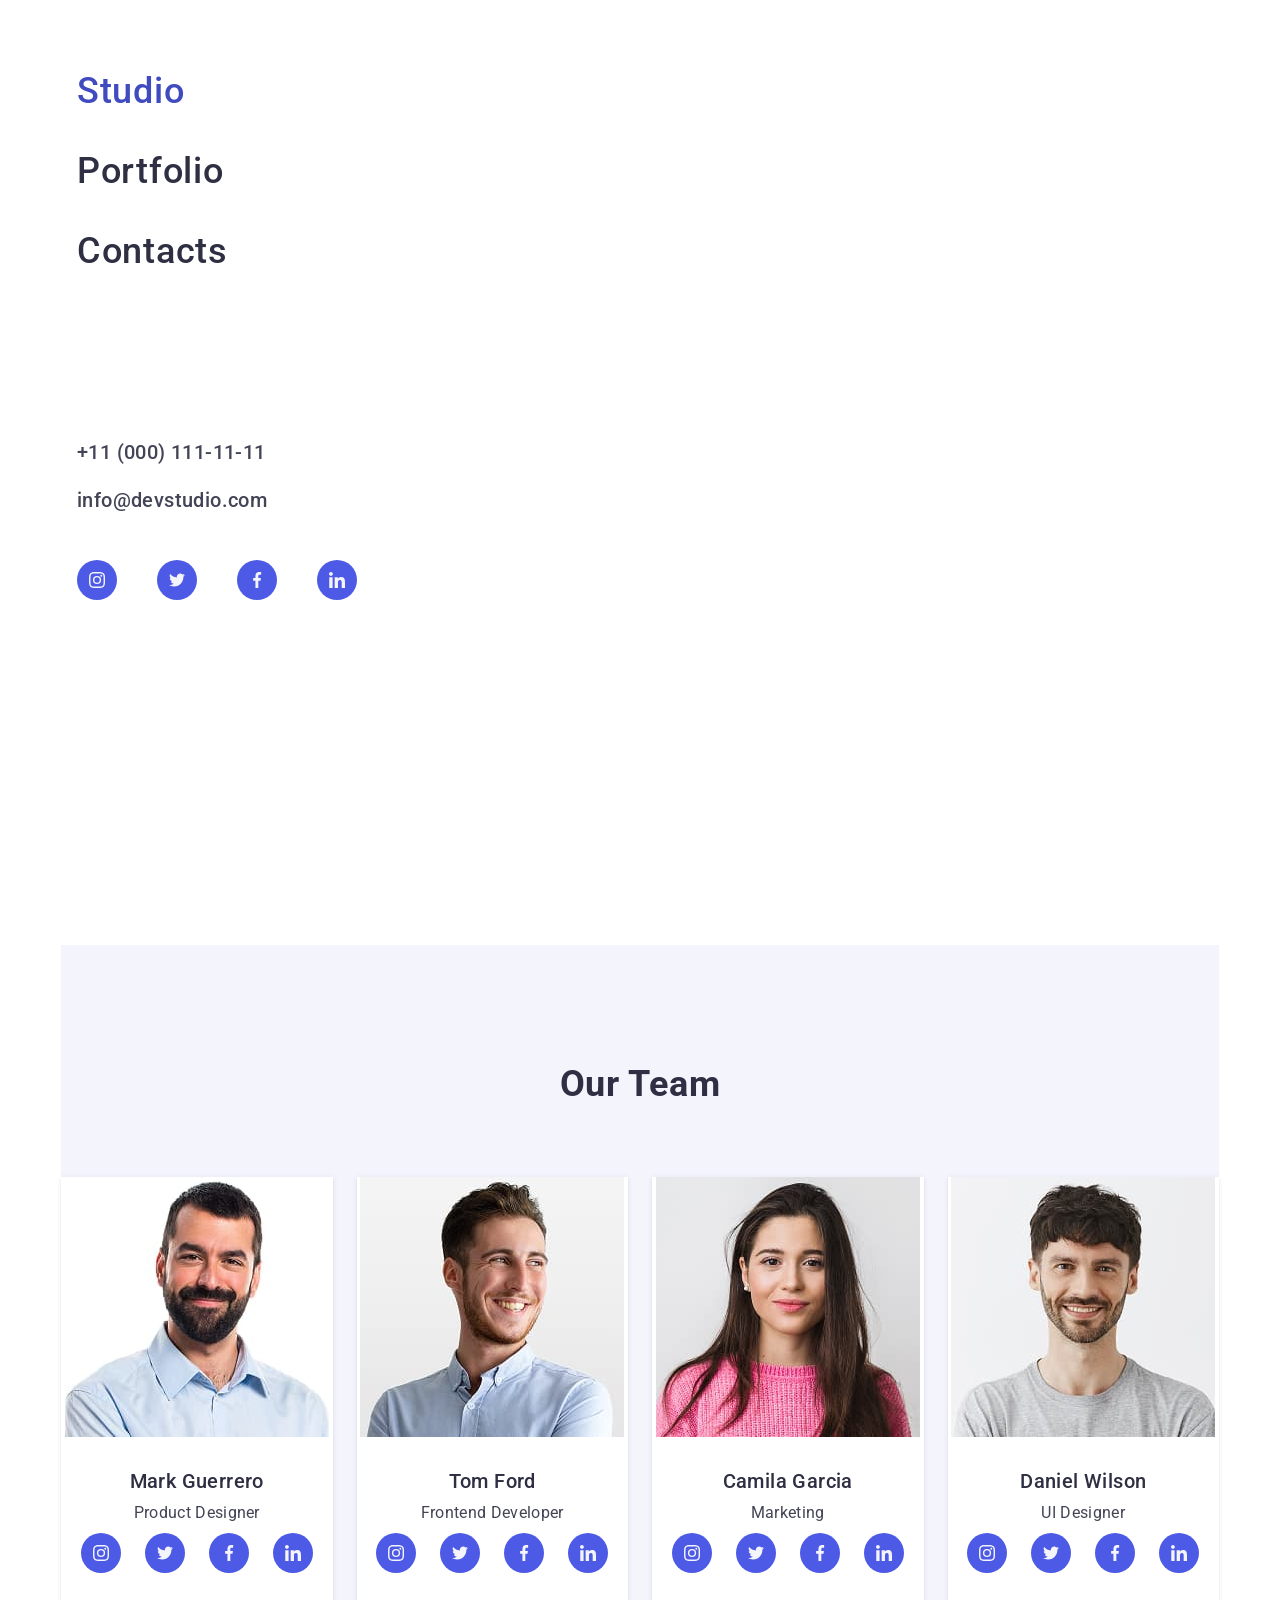
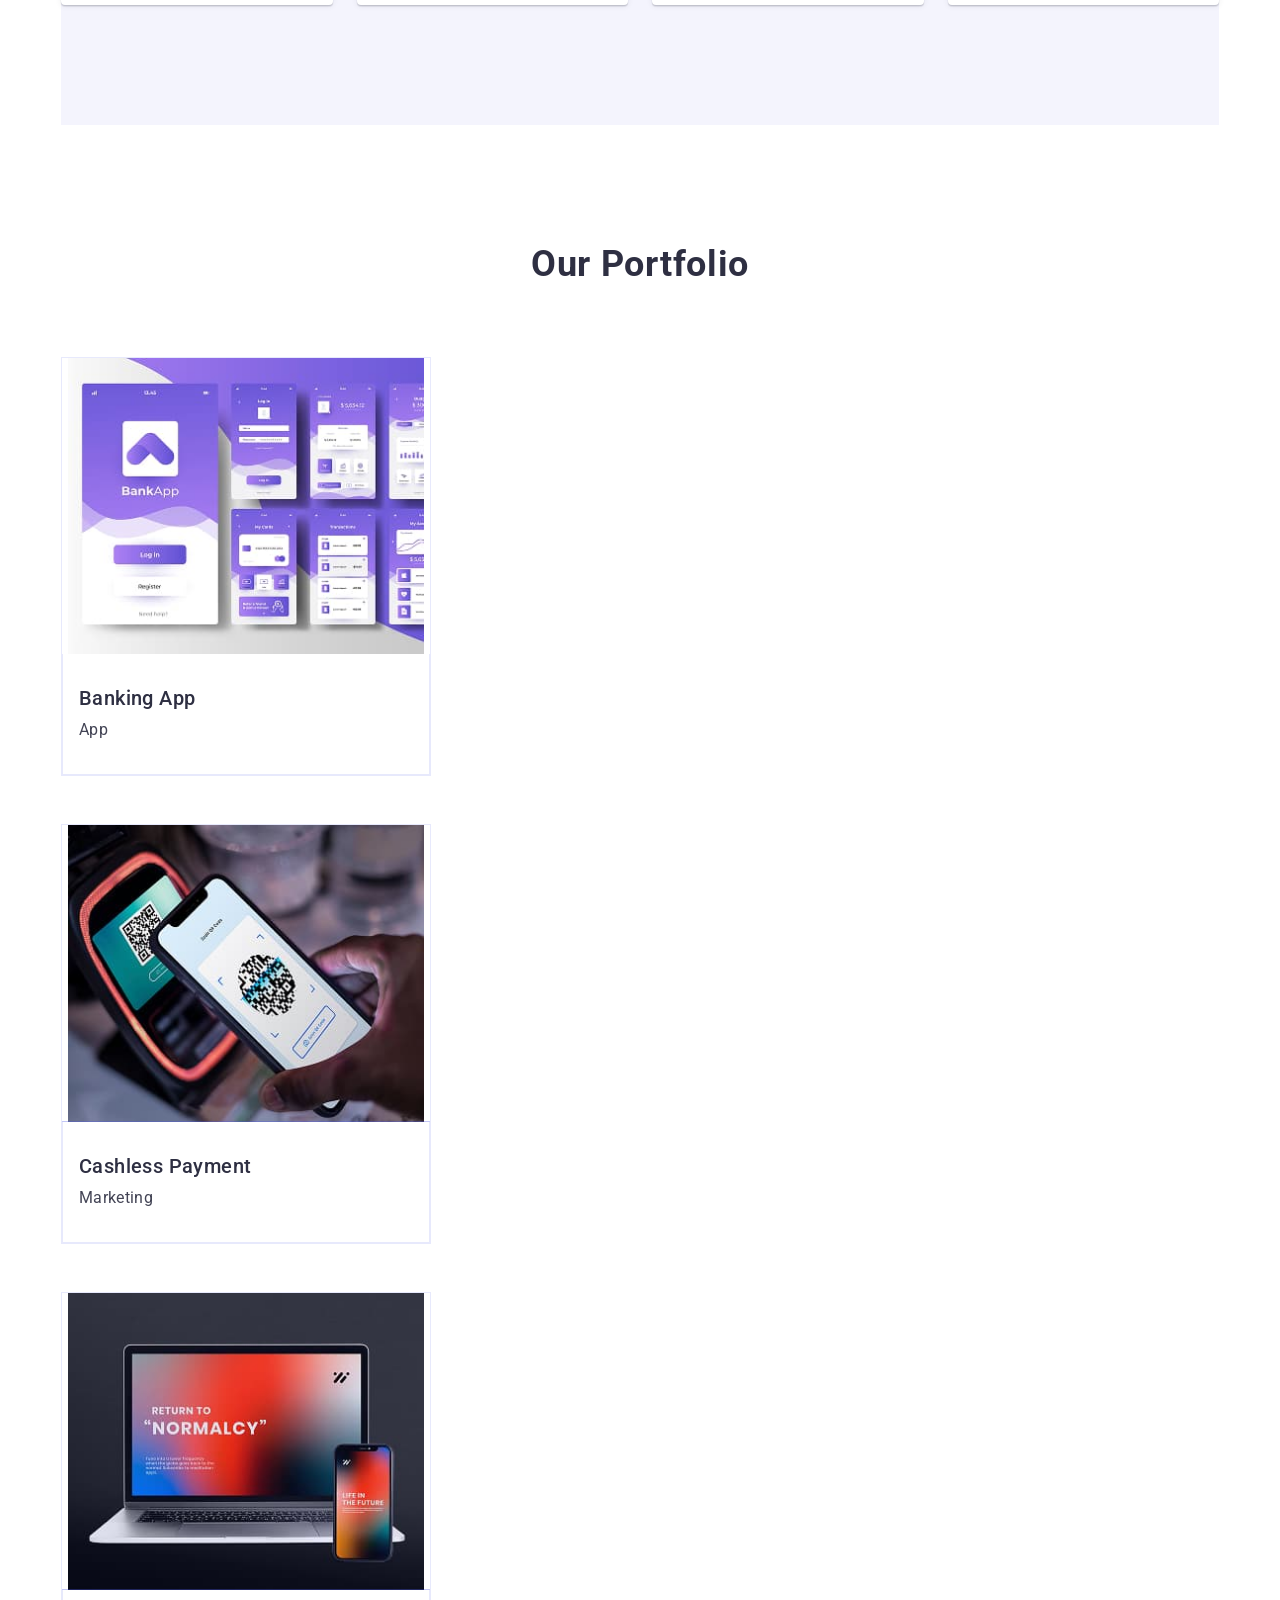
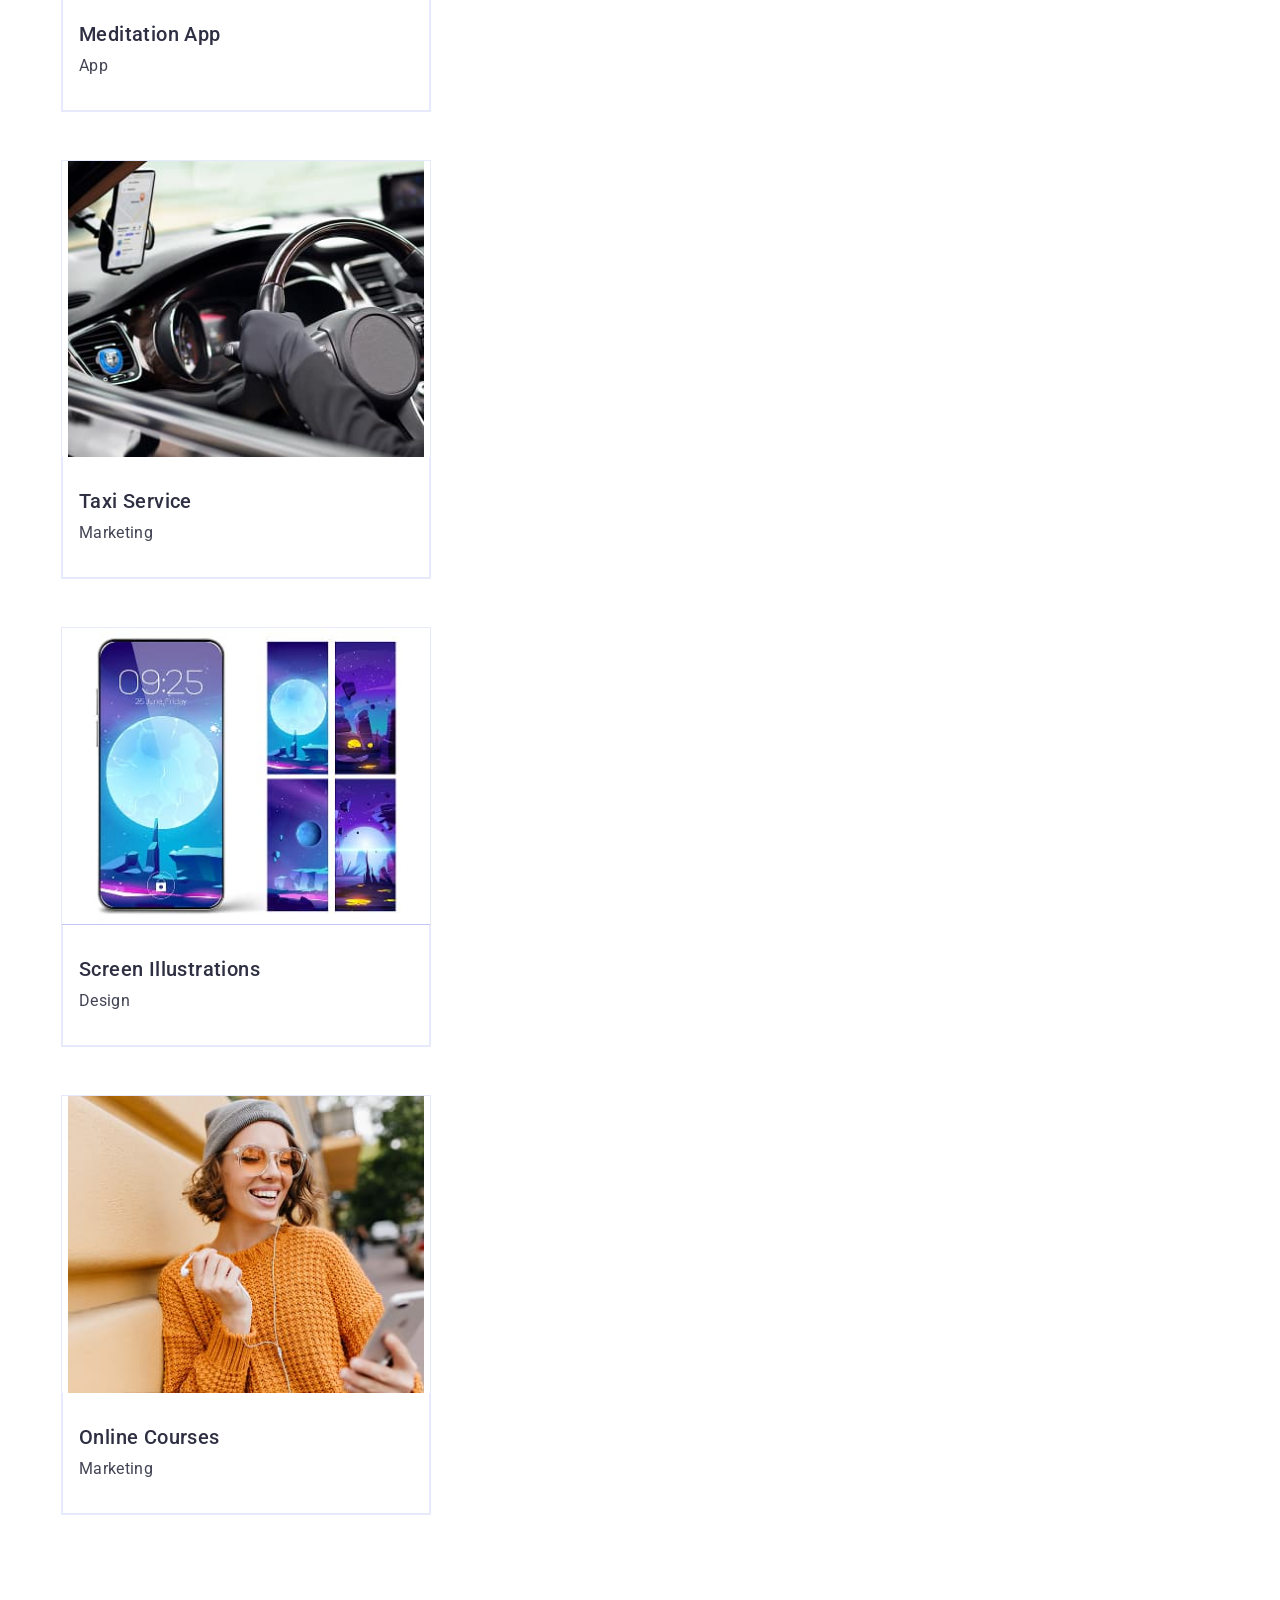
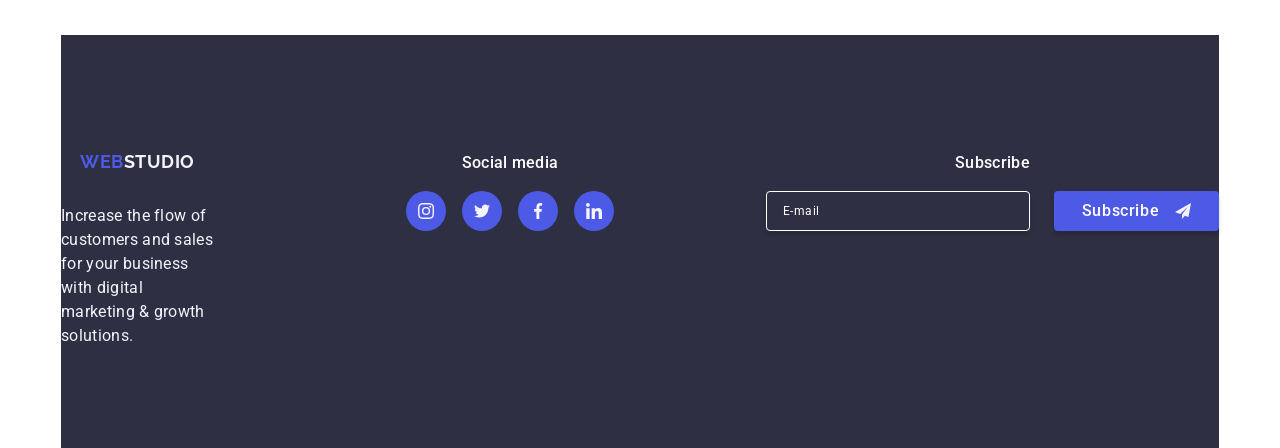
==== commit 5d186824: "mobile first" ====
--- a/index.html
+++ b/index.html
@@ -2,7 +2,7 @@
 <html lang="en">
   <head>
     <meta charset="UTF-8">
-    <meta name="viewport" content="width=device-width, initial-scale=1.0">
+    <meta name="viewport" content="width=device-width, initial-scale=1">
     <title>WebStudio</title>
     <!-- fonts -->
     <link rel="preconnect" href="https://fonts.googleapis.com">
@@ -16,7 +16,7 @@
   <body>
     <!-- main page of project -->
     <header class="page-header">
-      <div class="container">
+      <div class="container is-open">
         <nav class="main-nav">
           <a class="logo" href="./index.html">Web<span class="logo-style">Studio</span> </a>
           <ul class="menu-nav list">
@@ -45,6 +45,42 @@
             </li>
           </ul>
         </address>
+        <ul class="header__list--social list">
+              <li class="social__item">
+                  <a class="social__link" href="" target="_blank" rel="noopener nofollow noreferrer" aria-label="Connect by instagram">
+                    <svg class="icon" width="24" height="24">
+                        <use href="./images/icons.svg#icon-instagram"></use>
+                    </svg>
+                  </a>                 
+              </li>
+              <li class="social__item">
+                  <a class="social__link" href="" target="_blank" rel="noopener nofollow noreferrer" aria-label="Connect by twitter">
+                    <svg class="icon" width="24" height="24">
+                        <use href="./images/icons.svg#icon-twitter"></use>
+                    </svg>
+                  </a>              
+              </li>
+              <li class="social__item">
+                  <a class="social__link" href="" target="_blank" rel="noopener nofollow noreferrer" aria-label="Connect by facebook">
+                    <svg class="icon" width="24" height="24">
+                        <use href="./images/icons.svg#icon-facebook"></use>
+                    </svg>
+                  </a>              
+              </li>
+              <li class="social__item">
+                 <a class="social__link" href="" target="_blank" rel="noopener nofollow noreferrer" aria-label="Connect by linkedin">
+                    <svg class="icon" width="24" height="24">
+                        <use href="./images/icons.svg#icon-linkedin"></use>
+                    </svg>
+                  </a>
+              </li>
+        </ul>       
+        <button class="menu_btn" type="button" aria-label="Menu" data-menu-button>
+          <svg class="icon-menu_24px" width="17px" height="14.5px">
+            <use class="icon-menu-close" href="./images/icons.svg#icon-vector"></use>
+            <use class="icon-menu-open" href="./images/icons.svg#icon-menu_24px"></use>
+          </svg>
+        </button>
       </div>
     </header>
 
@@ -115,7 +151,6 @@
                 <img
                   src="./images/team/product_designer_1x.jpg"
                   alt="Product Designer"
-                  width="264"
                 >
                 <div class="team__item-wrap">
                   <h3 class="team--member">Mark Guerrero</h3>
@@ -156,7 +191,6 @@
                 <img
                   src="./images/team/frontend_developer_1x.jpg"
                   alt="Frontend Developer"
-                  width="264"
                 >
                 <div class="team__item-wrap">
                   <h3 class="team--member">Tom Ford</h3>
@@ -197,7 +231,6 @@
                 <img
                   src="./images/team/marketing_1x.jpg"
                   alt="Marketing"
-                  width="264"
                 >
                 <div class="team__item-wrap">
                   <h3 class="team--member">Camila Garcia</h3>
@@ -238,7 +271,6 @@
                 <img
                   src="./images/team/ui_designer_1x.jpg"
                   alt="UI Designer"
-                  width="264"
                 >
                 <div class="team__item-wrap">
                   <h3 class="team--member">Daniel Wilson</h3>
@@ -289,8 +321,6 @@
                   <img
                     src="./images/portfolio/banking-app.jpg"
                     alt="banking app"
-                    width="360" 
-                    height="300"
                   >
                 <p class="poster__card_contant">
                     <span class="poster__card_content_text">14 Stylish and User-Friendly App Design Concepts · Task Manager App · Calorie Tracker App · Exotic Fruit Ecommerce App · Cloud Storage App</span>
@@ -306,8 +336,6 @@
                   <img
                     src="./images/portfolio/cashless-payment.jpg"
                     alt="cashless payment"
-                    width="360" 
-                    height="300"
                   >
                 <p class="poster__card_contant">
                     <span class="poster__card_content_text">14 Stylish and User-Friendly App Design Concepts · Task Manager App · Calorie Tracker App · Exotic Fruit Ecommerce App · Cloud Storage App</span>
@@ -323,8 +351,6 @@
                   <img
                     src="./images/portfolio/meditation-app.jpg"
                     alt="meditation app"
-                    width="360" 
-                    height="300"
                   >
                 <p class="poster__card_contant">
                     <span class="poster__card_content_text">14 Stylish and User-Friendly App Design Concepts · Task Manager App · Calorie Tracker App · Exotic Fruit Ecommerce App · Cloud Storage App</span>
@@ -340,8 +366,6 @@
                 <img
                   src="./images/portfolio/taxi-service.jpg"
                   alt="taxi service"
-                  width="360" 
-                  height="300"
                 >
                 <p class="poster__card_contant">
                   <span class="poster__card_content_text">14 Stylish and User-Friendly App Design Concepts · Task Manager App · Calorie Tracker App · Exotic Fruit Ecommerce App · Cloud Storage App</span>
@@ -357,8 +381,6 @@
                   <img
                     src="./images/portfolio/screen-illustrations.jpg"
                     alt="screen illustrations"
-                    width="360" 
-                    height="300"
                   >
                 <p class="poster__card_contant">
                     <span class="poster__card_content_text">14 Stylish and User-Friendly App Design Concepts · Task Manager App · Calorie Tracker App · Exotic Fruit Ecommerce App · Cloud Storage App</span>
@@ -374,8 +396,6 @@
                   <img
                     src="./images/portfolio/online-courses.jpg"
                     alt="online courses"
-                    width="360" 
-                    height="300"
                   >
                 <p class="poster__card_contant">
                     <span class="poster__card_content_text">14 Stylish and User-Friendly App Design Concepts · Task Manager App · Calorie Tracker App · Exotic Fruit Ecommerce App · Cloud Storage App</span>
--- a/css/styles.css
+++ b/css/styles.css
@@ -13,6 +13,9 @@
 --dairy: #fcfcfc;
 --font-family: "Roboto", sans-serif;
 --second-family: "Raleway", sans-serif;
+--mobile: 320px;
+--tablet: 768px;
+--desktop: 1158px;
 }
 
 * {
@@ -27,7 +30,31 @@
 color: var(--slate);
 letter-spacing: 0.02em;
 background-color: var(--white);
-}
+max-width: var(--mobile);
+margin: 0 auto;
+width: auto;
+}
+@media screen and (min-width: 320px) {
+  body {
+  /* overflow-x: hidden; */
+  }
+}
+@media screen and (min-width: 320px) and (max-width: 768px) {
+  body {
+    max-width: var(--mobile);
+  }
+}
+@media screen and (min-width: 768px) and (max-width: 1158px) {
+  body {
+    max-width: var(--tablet);
+  }
+}
+@media screen and (min-width: 1158px) {
+  body {
+    min-width: var(--desktop);
+  }
+}
+
 
 h1, h2, h3, h4, h5, h6,
 p,
@@ -47,16 +74,28 @@
 }
 
 .container {
-max-width: 1158px;
 display: flex;
 justify-content: center;
 margin: 0 auto;
+padding: 0 15px;
+}
+
+@media screen and (min-width: 320px) {
+.container  {
+padding: 0;
+  }
 }
 
 .section {
-padding: 120px 0;
+padding: 96px 0;
 max-width: 1440px;
 margin: 0 auto;
+}
+
+@media screen and (min-width: 320px) {
+.section {
+  padding: 120px 0;
+  }
 }
 
 .section__title {
@@ -84,7 +123,6 @@
 
 .list {
 display: flex;
-flex-direction: row;
 }
 
 .icon {
@@ -95,6 +133,7 @@
 
 /* HEADER */
 .page-header {
+position: relative;
 border-bottom: 1px solid var(--cornflower);
 box-shadow: 0 1px 6px 0 rgba(46, 47, 66, 0.08), 0 1px 1px 0 rgba(46, 47, 66, 0.16), 0 2px 1px 0 rgba(46, 47, 66, 0.08);
 background: var(--white);
@@ -107,6 +146,31 @@
 align-items: center; 
 }
 
+.page-header .container.is-open {
+position: fixed;
+width: 100vw;
+height: 100vh;
+display: flex;
+justify-content: start;
+flex-direction: column;
+z-index: 5;
+background: var(--white);
+padding: 72px 16px 40px;
+}
+
+.header__list--social.list {
+display: none;
+}
+
+.container.is-open .header__list--social.list {
+display: flex;
+gap: 40px;
+flex-direction: row;
+flex-wrap: nowrap;
+width: 100%;
+}
+
+
 .main-nav {
 display: flex;
 flex-direction: row;
@@ -116,11 +180,94 @@
 .main-nav .list,
 .menu-nav--contact-position.list {
 gap: 40px;
+visibility: hidden;
+display: none;
+}
+
+.container.is-open .main-nav,
+.container.is-open .main-nav .list,
+.container.is-open .menu-nav--contact-position.list {
+visibility: visible;
+display: flex;
+flex-direction: column;
+font-weight: 700;
+font-size: 36px;
+line-height: 1.11;
+letter-spacing: 0.02em;
+color: var(--navy-blue);
+}
+
+
+.container.is-open .menu-nav--contact-position.list {
+font-family: var(--font-family);
+font-weight: 500;
+font-size: 20px;
+line-height: 1.2;
+letter-spacing: 0.02em;
+color: var(--slate);
+flex-direction: column-reverse;
+width: 100%;
+gap: 24px;
+margin-bottom: 48px;
+}
+
+.container.is-open .menu-nav--contact-position.list:first-child {
+color: var(--iris);
+}
+
+.container.is-open .main-nav {
+  width: 100%;
+  padding-bottom: 168px;
+}
+
+.container.is-open .menu-nav__link {
+  padding: 0;
+}
+
+.container.is-open .active a::after {
+  display: none;
+}
+
+.container.is-open .main-nav .list {
+display: flex;
+gap: 40px;
+justify-content: start;
+width: 100%;
+}
+
+.container.is-open .main-nav .list:first-child {
+  color: var(--ocean);
+}
+
+.container.is-open .logo {
+display: none;
+}
+
+.container.is-open .address {
+  width: 100%;
+}
+
+.container.is-open .menu_btn {
+  top: 24px;
+  right: 24px;
+}
+
+@media screen and (min-width: 320px) {
+.main-nav .list,
+.menu-nav--contact-position.list {
+  visibility: visible;
+  display: flex;
+  }
 }
 
 .main-nav .logo {
+position: relative;
+}
+
+@media screen and (min-width: 320px) {
+.main-nav .logo  {
 margin-right: 76px;
-position: relative;
+  }
 }
 
 .logo {
@@ -132,6 +279,7 @@
 text-transform: uppercase;
 color: var(--iris);
 display: inline-block;
+padding: 16px 0;
 }
 
 .logo-style {
@@ -147,6 +295,7 @@
 position: relative;
 transition: color 250ms cubic-bezier(0.4, 0, 0.2, 1);
 cursor: pointer;
+padding:24px 0;
 }
 
 .menu-nav__link:hover,
@@ -196,33 +345,72 @@
   transition:  background-color 250ms cubic-bezier(0.4, 0, 0.2, 1);
 }
 
+.menu_btn {
+  width: 24px;
+  height: 24px;
+  position: absolute;
+  top: 16px;
+  right: 16px;
+  display: flex;
+  justify-content: center;
+  align-items: center;
+  background-color: transparent;
+  border: none;
+  outline: none;
+}
+
 /* HERO */
 .hero.section {
 background: var(--navy-blue);
-padding: 188px 0;
+padding: 72px 0;
 background-image: linear-gradient(rgba(46, 47, 66, 0.7), rgba(46, 47, 66, 0.7)), url('../images/hero/people-office-1.jpg');
 background-repeat: no-repeat;
 background-size: cover;
 background-position: center;
 margin:0 auto;
 }
-
+@media (min-resolution: 192dpi) {
+  .box {
+    background-image: linear-gradient(rgba(46, 47, 66, 0.7), rgba(46, 47, 66, 0.7)), url('../images/hero/people-office-2x.jpg');
+  }
+}
+
+@media screen and (min-width: 320px) {
+.hero.section  {
+padding: 188px 0;
+  }
+}
+
+.hero .container {
+gap: 72px;
+flex-direction: column;
+justify-content: center;
+align-items: center;
+padding:0 15px;
+}
+
+@media screen and (min-width: 320px) {
 .hero .container {
 gap: 48px;
-flex-direction: column;
-justify-content: center;
-align-items: center;
-padding:0 15px;
+  }
 }
 
 .hero__title {
-max-width: 496px;
+max-width: 216px;
 font-weight: 700;
-font-size: 56px;
-line-height: 1.07;
+font-size: 36px;
+line-height: 1.11;
 text-align: center;
 letter-spacing: 0.02em;
 color: var(--white);
+}
+
+@media screen and (min-width: 320px) {
+  .hero__title {
+  max-width: 496px;
+  font-size: 56px;
+  line-height: 1.07;
+  }
 }
 
 .standart-button {
@@ -240,7 +428,9 @@
 letter-spacing: 0.04em;
 cursor: pointer;
 transition: background-color 250ms cubic-bezier(0.4, 0, 0.2, 1);
-}
+font-size: 16px;
+}
+
 
 .standart-button:hover, 
 .standart-button:focus {
@@ -249,12 +439,30 @@
 
 /* ADVANTAGES */
 .advantages__title {
+font-weight: 700;
+letter-spacing: 0.02em;
+font-size: 36px;
+line-height: 1.11;
+color: var(--navy-blue);
+margin-bottom: 8px;
+text-align: center;
+}
+
+@media screen and (min-width: 320px) {
+.advantages__title {
 font-weight: 500;
-letter-spacing: 0.02em;
 font-size: 20px;
 line-height: 1.2;
-color: var(--navy-blue);
-margin-bottom: 8px;
+text-align: start;
+  }
+}
+
+.advantages--description {
+font-weight: 500;
+font-size: 16px;
+line-height: 1.5;
+letter-spacing: 0.02em;
+color: var(--slate);
 }
 
 .advantages__icon {
@@ -262,24 +470,44 @@
 border-radius: 4px;
 width: 264px;
 background: var(--cloud);
-display: flex;
+display: none;
 justify-content: center;
 align-items: center;
 height: 112px;
 margin-bottom: 8px;
 }
 
+@media screen and (min-width: 320px) {
 .advantages__list {
-gap: 24px;
+display: flex;
+  }
+}
+
+.advantages__list {
+gap: 72px;
+flex-direction: column;
 justify-content: space-between;
 margin: 0 auto;
 }
 
+@media screen and (min-width: 320px) {
+.advantages__list {
+  flex-direction: row;
+  gap: 24px;
+  }
+}
+
+.advantages__item {
+max-width: 100%;
+display: flex;
+flex-direction: column;
+/* gap: 8px; */
+}
+
+@media screen and (min-width: 320px) {
 .advantages__item {
 max-width: 264px;
-display: flex;
-flex-direction: column;
-/* gap: 8px; */
+  }
 }
 
 /* TEAM */
@@ -297,21 +525,43 @@
 }
 
 .team__list {
+gap: 72px;
+flex-direction: column;
+justify-content: center;
+margin: auto 0;
+}
+
+@media screen and (min-width: 320px) {
+.team__list {
+flex-direction: row;
+justify-content: space-between;
 gap: 24px;
-justify-content: space-between;
-margin: auto 0;
+  }
 }
 
 .team__item {
 background: var(--white);
 border-radius: 0 0 4px 4px;
-width: calc((100% - 72px) / 4);
 box-shadow: 0 2px 1px 0 rgba(46, 47, 66, 0.08), 0 1px 1px 0 rgba(46, 47, 66, 0.16), 0 1px 6px 0 rgba(46, 47, 66, 0.08);
 text-align: center;
+margin: 0 auto;
+}
+
+@media screen and (min-width: 320px) {
+.team__item {
+width: calc((100% - 72px) / 4);;
+  }
 }
 
 .team__item-wrap {
   padding: 32px 0;
+}
+
+.team__item img {
+margin: 0 auto;
+width: 100%;
+max-width: 264px;
+max-height: 260px;
 }
 
 .team--member {
@@ -329,7 +579,7 @@
 
 .social__list {
 display: flex;
-flex-wrap: nowrap;
+/* flex-wrap: nowrap; */
 width: 100%;
 justify-content: center; 
 gap: 24px;
@@ -410,17 +660,30 @@
 
 .portfolio__list {
 flex-wrap: wrap;
+flex-direction: column;
 row-gap: 48px;
+justify-content: center;
+margin: auto 0;
+}
+
+@media screen and (min-width: 320px) {
+.portfolio__lis {
+flex-direction: row;
 column-gap: 24px;
 justify-content: space-between;
-margin: auto 0;
+  }
 }
 
 .portfolio__item {
 background-color: var(--white);
-width: calc((100% - 48px) / 3);
 border: 1px solid var(--cornflower);
 transition: box-shadow 250ms cubic-bezier(0.4, 0, 0.2, 1);
+}
+
+@media screen and (min-width: 320px) {
+.portfolio__item {
+width: calc((100% - 48px) / 3);
+  }
 }
 
 .portfolio__item:hover {
@@ -429,6 +692,16 @@
 
 .portfolio__item img {
 margin: 0 auto;
+width: 100%;
+max-width: 280px;
+max-height: 280px;
+}
+
+@media screen and (min-width: 320px) {
+.portfolio__item img {
+max-width: 356px;
+max-height: 300px;
+  }
 }
 
 .portfolio__item-wrap {
@@ -454,21 +727,64 @@
 /* FOOTER */
 .footer {
 background: var(--navy-blue);
+padding: 96px 0;
+}
+
+@media screen and (min-width: 320px) {
+.footer {
 padding: 100px 0;
+  }
 }
 
 .footer .container {
 justify-content: start;
-/* gap: 120px; */
+flex-direction: column;
+justify-content: center;
+gap: 72px;
+align-items: center;
+}
+
+@media screen and (min-width: 320px) {
+.footer .container {
+flex-direction: row;
 align-items: baseline;
 }
-
+}
+
+.column {
+  display: flex;
+  flex-direction: column;
+  justify-content: center;
+  align-items: center;
+}
+
+.footer_column_a {
+margin-right: 0px;
+}
+
+@media screen and (min-width: 320px) {
 .footer_column_a {
 margin-right: 120px;
 }
-
+}
+
+.footer_column_b {
+margin-right: 0px;
+gap: 16px;
+}
+
+@media screen and (min-width: 320px) {
 .footer_column_b {
 margin-right: 80px;
+}
+}
+
+.footer_column_c {
+display: flex;
+flex-direction: column;
+justify-content: center;
+align-items: center;
+gap: 16px;
 }
 
 .logo.footer-logo {
@@ -490,7 +806,6 @@
 line-height: 1.5;
 letter-spacing: 0.02em;
 color: var(--white);
-margin-bottom: 16px;
 }
 
 .footer__text {
@@ -505,15 +820,22 @@
 }
 
 .mail-submit {
+flex-direction: column;
+display: flex;
+width: 100%;
+align-items: center;
+justify-content: center;
+gap: 16px;
+  }
+
+@media screen and (min-width: 320px) {
+.mail-submit  {
 flex-direction: row;
-display: flex;
+gap: 24px;
+justify-content: space-between;
 flex-wrap: nowrap;
-width: 100%;
-align-items: center;
-justify-content: space-between;
-gap: 24px;
-  }
-
+}
+}
 
 .email-for-news {
 width: 264px;
@@ -554,6 +876,7 @@
 background: var(--iris);
 border: none;
 border-radius: 4px;
+padding: 0;
 }
 
 .icon-iconsend {
@@ -590,13 +913,20 @@
 text-align: left;
 background: var(--dairy);
 box-shadow: 0px 1px 1px rgba(0, 0, 0, 0.14), 0px 1px 3px rgba(0, 0, 0, 0.12), 0px 2px 1px rgba(0, 0, 0, 0.2); 
+width: 288px;
+min-height: 623px;
+border-radius: 4px; 
+transition: transform 250ms cubic-bezier(0.4, 0, 0.2, 1); 
+padding: 72px 16px 24px;
+}
+
+@media screen and (min-width: 320px) {
+.mail-backdrop__modal  {
 width: 408px;
 min-height: 584px;
-border-radius: 4px; 
-transition: transform 250ms cubic-bezier(0.4, 0, 0.2, 1); 
 padding: 72px 24px 24px 24px;
 }
-
+}
 
 .backdrop.is-open {
 visibility: visible;
@@ -646,7 +976,7 @@
 letter-spacing: 0.02em;
 text-align: center;
 color: var(--navy-blue);
-margin: 24px 0 16px;
+margin: 0 0 16px;
 }
 
 .form__anketa {
@@ -668,7 +998,6 @@
 position: relative;
 display: flex;
 flex-direction: column;
-margin-bottom: 8px;
 }
 
 .comments-form {
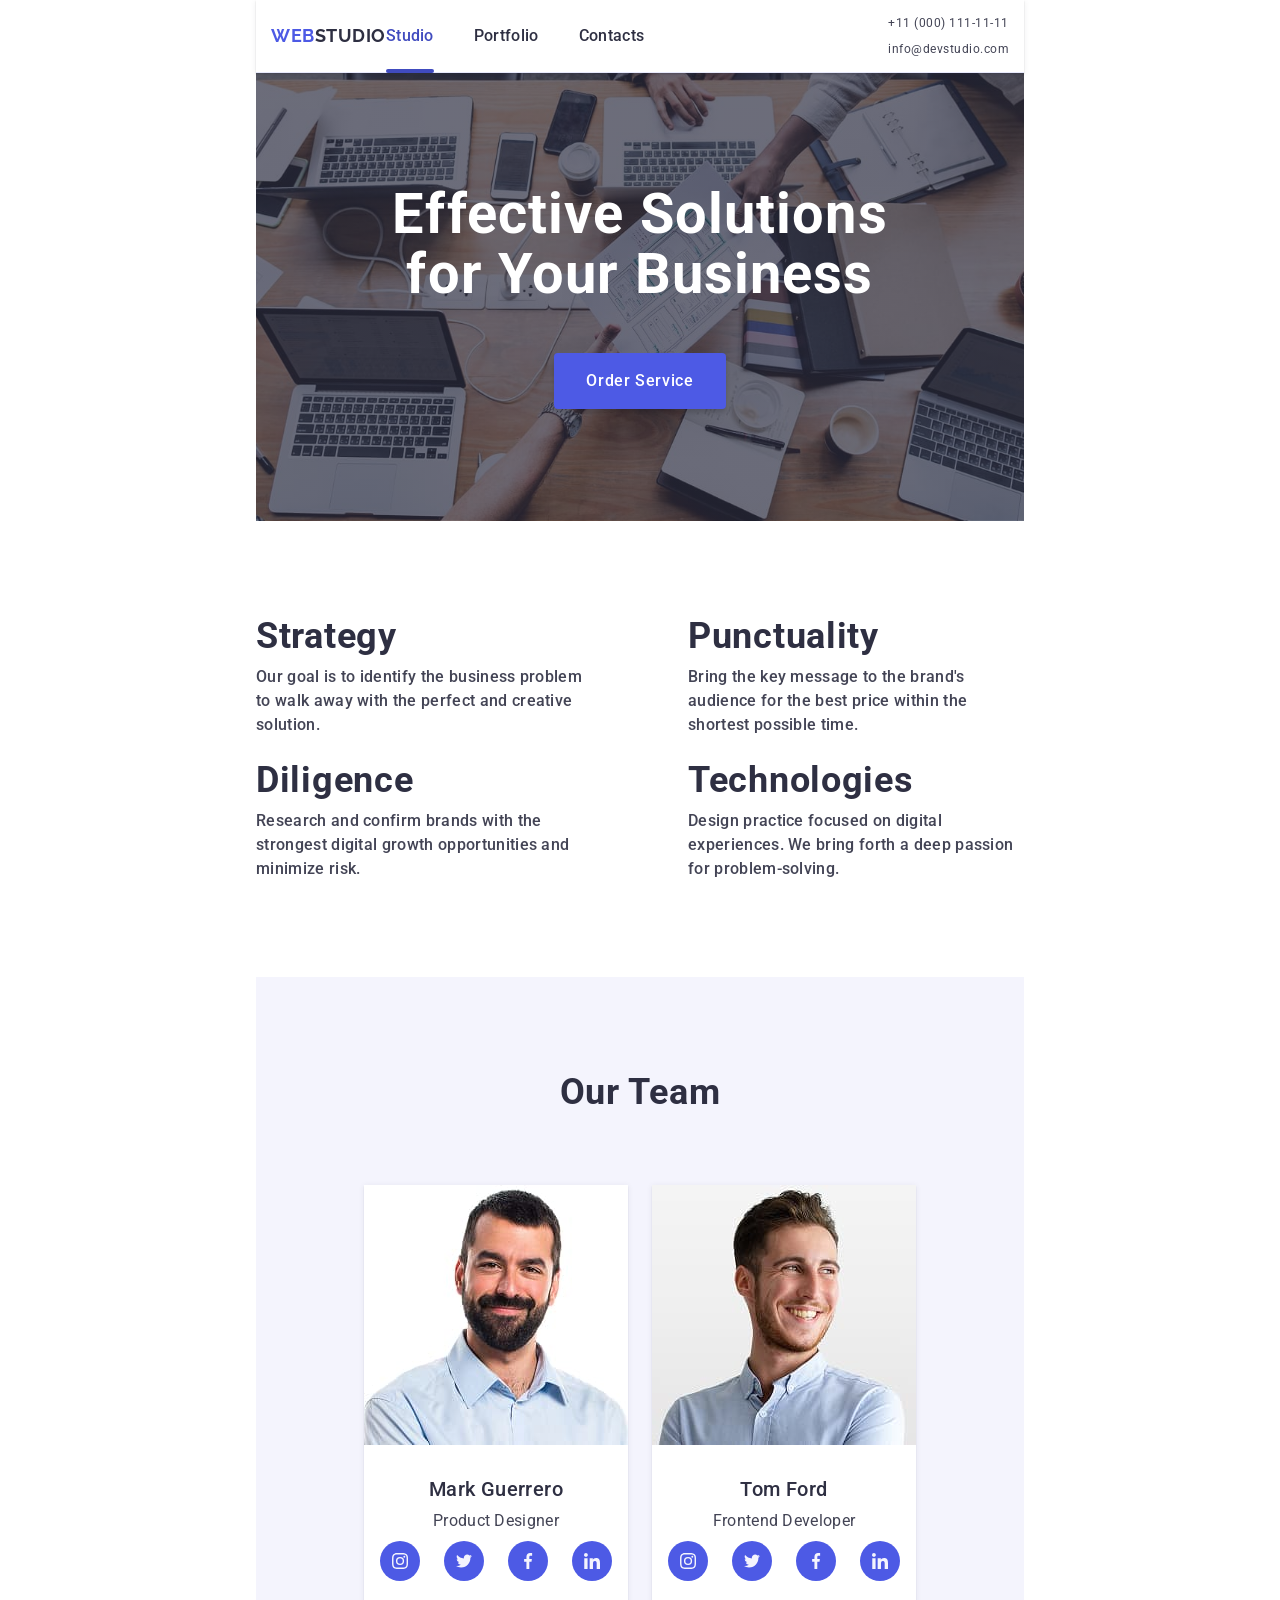
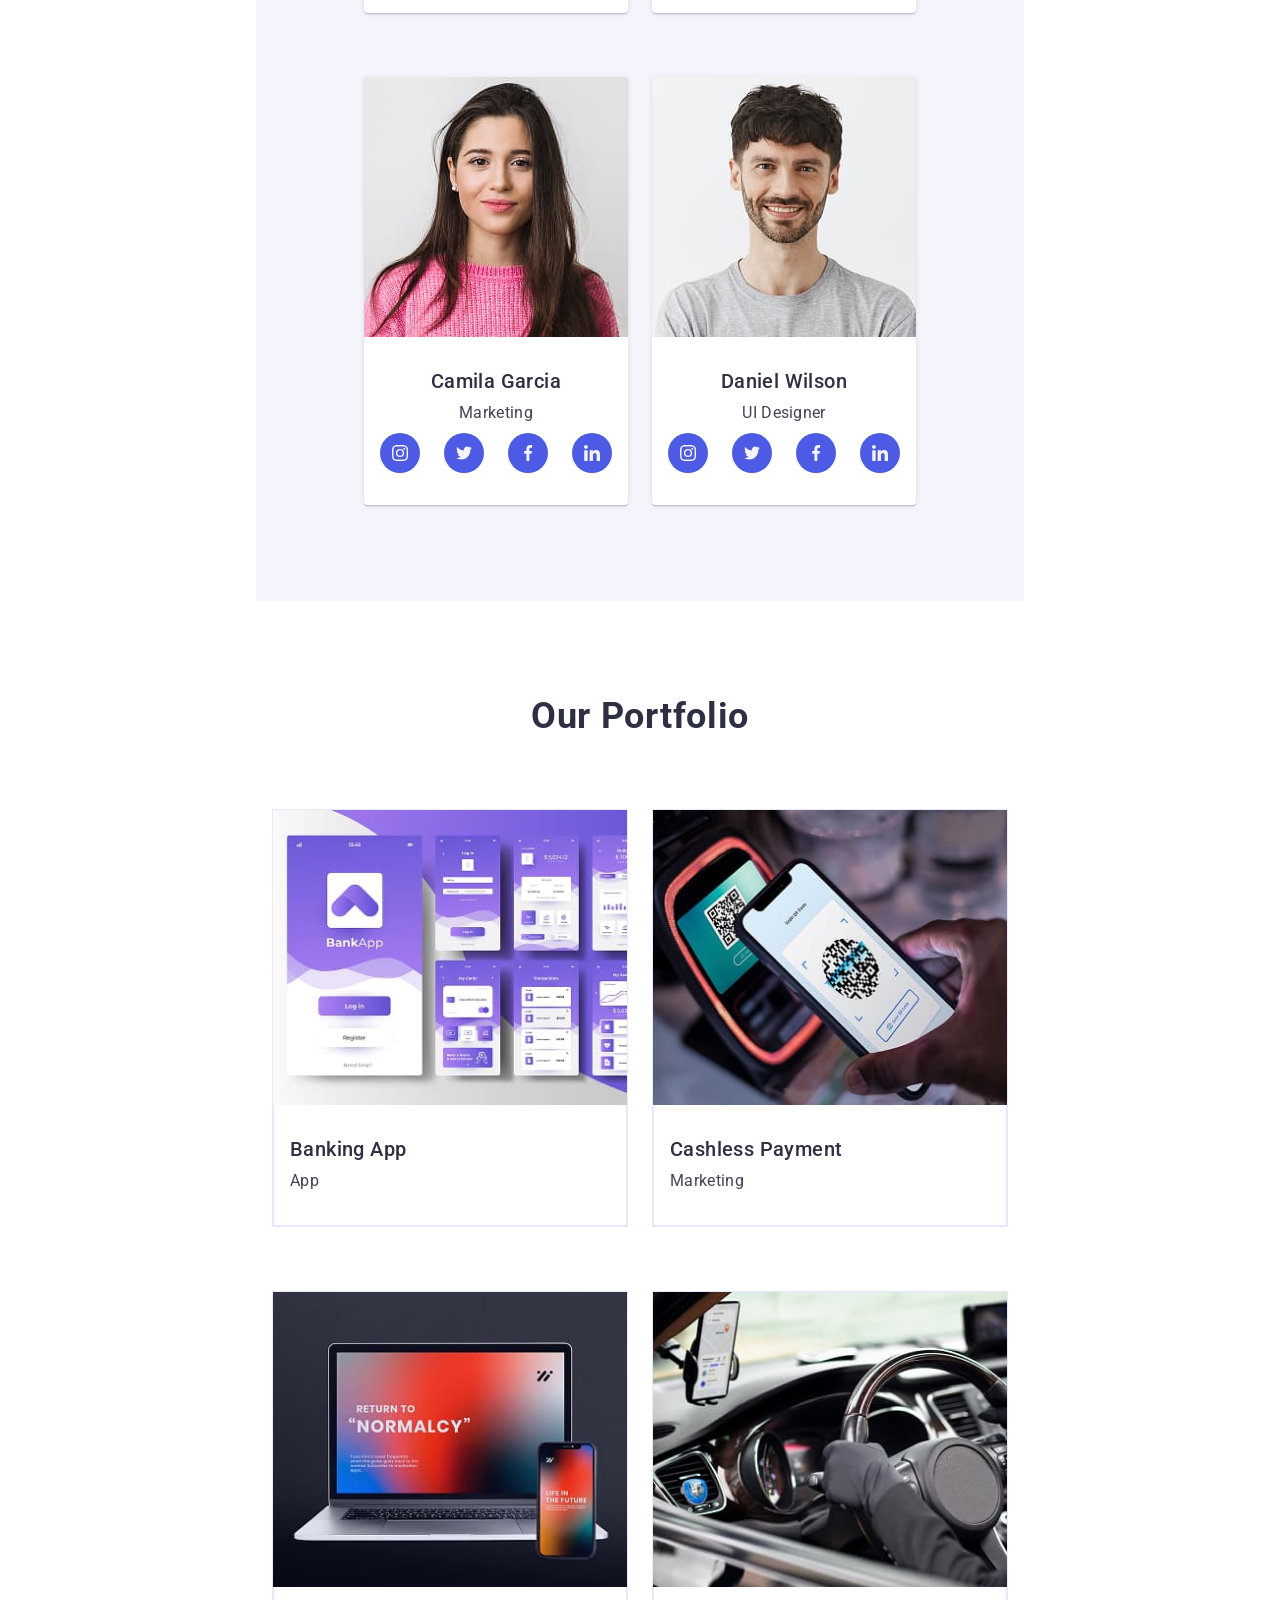
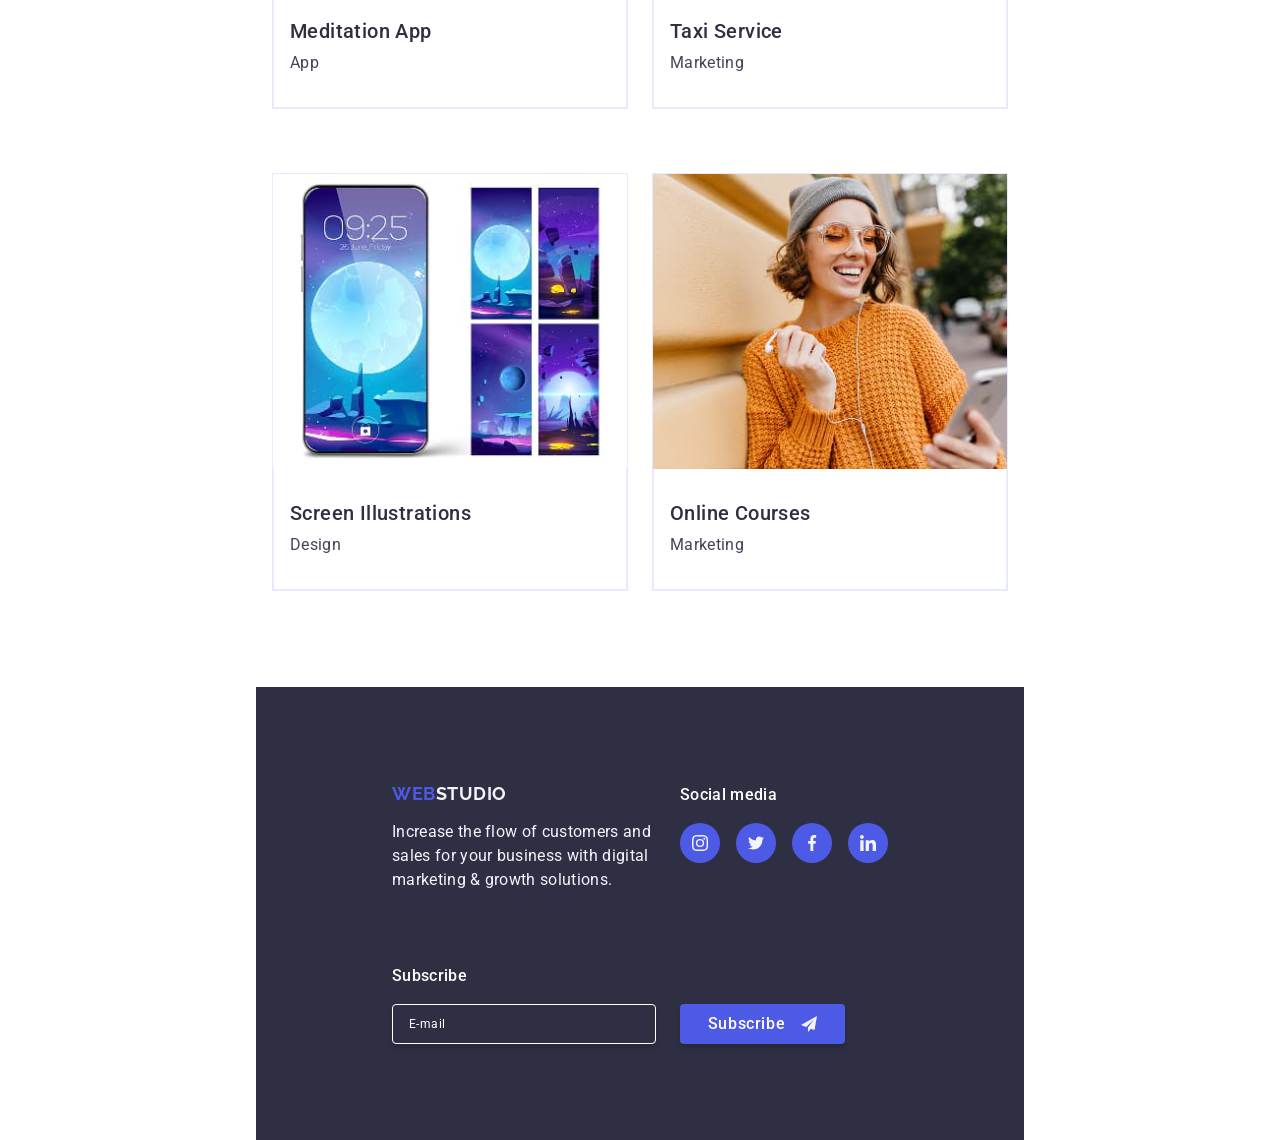
==== commit da346678: "delete images 3x" ====
--- a/index.html
+++ b/index.html
@@ -150,6 +150,7 @@
             <li class="item team__item">
                 <img
                   src="./images/team/product_designer_1x.jpg"
+                  srcset="./images/team/product_designer_1x.jpg 1x, ./images/team/product_designer_2x.jpg 2x"
                   alt="Product Designer"
                 >
                 <div class="team__item-wrap">
@@ -190,6 +191,7 @@
             <li class="item team__item">
                 <img
                   src="./images/team/frontend_developer_1x.jpg"
+                  srcset="./images/team/frontend_developer_1x.jpg 1x, ./images/team/frontend_developer_2x.jpg 2x"
                   alt="Frontend Developer"
                 >
                 <div class="team__item-wrap">
@@ -230,6 +232,7 @@
             <li class="item team__item">
                 <img
                   src="./images/team/marketing_1x.jpg"
+                  srcset="./images/team/marketing_1x.jpg 1x, ./images/team/marketing_2x.jpg 2x"
                   alt="Marketing"
                 >
                 <div class="team__item-wrap">
@@ -270,6 +273,7 @@
             <li class="item team__item">
                 <img
                   src="./images/team/ui_designer_1x.jpg"
+                  srcset="./images/team/ui_designer_1x.jpg 1x, ./images/team/ui_designer_2x.jpg 2x"
                   alt="UI Designer"
                 >
                 <div class="team__item-wrap">
@@ -320,6 +324,7 @@
               <div class="poster__card--img">
                   <img
                     src="./images/portfolio/banking-app.jpg"
+                    srcset="./images/portfolio/banking-app.jpg 1x, ./images/portfolio/banking-app-2x.jpg 2x"
                     alt="banking app"
                   >
                 <p class="poster__card_contant">
@@ -335,6 +340,7 @@
               <div class="poster__card--img">
                   <img
                     src="./images/portfolio/cashless-payment.jpg"
+                    srcset="./images/portfolio/cashless-payment.jpg 1x, ./images/portfolio/cashless-payment-2x.jpg 2x"
                     alt="cashless payment"
                   >
                 <p class="poster__card_contant">
@@ -350,6 +356,7 @@
               <div class="poster__card--img">
                   <img
                     src="./images/portfolio/meditation-app.jpg"
+                    srcset="./images/portfolio/meditation-app.jpg 1x, ./images/portfolio/meditation-app-2x.jpg 2x"
                     alt="meditation app"
                   >
                 <p class="poster__card_contant">
@@ -365,6 +372,7 @@
               <div class="poster__card--img">
                 <img
                   src="./images/portfolio/taxi-service.jpg"
+                  srcset="./images/portfolio/taxi-service.jpg 1x, ./images/portfolio/taxi-service-2x.jpg 2x"
                   alt="taxi service"
                 >
                 <p class="poster__card_contant">
@@ -380,6 +388,7 @@
               <div class="poster__card--img">
                   <img
                     src="./images/portfolio/screen-illustrations.jpg"
+                    srcset="./images/portfolio/screen-illustrations.jpg 1x, ./images/portfolio/screen-illustrations-2x.jpg 2x"
                     alt="screen illustrations"
                   >
                 <p class="poster__card_contant">
@@ -395,6 +404,7 @@
               <div class="poster__card--img">
                   <img
                     src="./images/portfolio/online-courses.jpg"
+                    srcset="./images/portfolio/online-courses.jpg 1x, ./images/portfolio/online-courses-2x.jpg 2x"
                     alt="online courses"
                   >
                 <p class="poster__card_contant">
--- a/css/styles.css
+++ b/css/styles.css
@@ -1,335 +1,354 @@
 :root {
---iris: #4d5ae5;
---ocean: #404bbf;
---navy-blue: #2e2f42;
---green: #31d0aa;
---slate: #434455;
---light-slate: #8e8f99;
---cornflower: #e7e9fc;
---cloud: #f4f4fd;
---navy-blue-modal: rgba(46, 47, 66, 0.4);
---grey: rgba(46, 47, 66, 0.7);
---white: #fff;
---dairy: #fcfcfc;
---font-family: "Roboto", sans-serif;
---second-family: "Raleway", sans-serif;
---mobile: 320px;
---tablet: 768px;
---desktop: 1158px;
+  --iris: #4d5ae5;
+  --ocean: #404bbf;
+  --navy-blue: #2e2f42;
+  --green: #31d0aa;
+  --slate: #434455;
+  --light-slate: #8e8f99;
+  --cornflower: #e7e9fc;
+  --cloud: #f4f4fd;
+  --navy-blue-modal: rgba(46, 47, 66, 0.4);
+  --grey: rgba(46, 47, 66, 0.7);
+  --white: #fff;
+  --dairy: #fcfcfc;
+  --font-family: "Roboto", sans-serif;
+  --second-family: "Raleway", sans-serif;
+  --mobile: 320px;
+  --tablet: 768px;
+  --desktop: 1440px;
 }
 
 * {
-	box-sizing: border-box;
+  box-sizing: border-box;
 }
 
 body {
-font-family: "Roboto", sans-serif;
-line-height: 1.5;
-font-size: 16px;
-font-style: normal;
-color: var(--slate);
-letter-spacing: 0.02em;
-background-color: var(--white);
-max-width: var(--mobile);
-margin: 0 auto;
-width: auto;
-}
-@media screen and (min-width: 320px) {
-  body {
-  /* overflow-x: hidden; */
-  }
+  font-family: "Roboto", sans-serif;
+  line-height: 1.5;
+  font-size: 16px;
+  font-style: normal;
+  color: var(--slate);
+  letter-spacing: 0.02em;
+  background-color: var(--white);
+  max-width: var(--mobile);
+  margin: 0 auto;
+  width: auto;
+  overflow-x: hidden;
 }
 @media screen and (min-width: 320px) and (max-width: 768px) {
   body {
     max-width: var(--mobile);
   }
 }
-@media screen and (min-width: 768px) and (max-width: 1158px) {
+@media screen and (min-width: 768px) and (max-width: 1440px) {
   body {
     max-width: var(--tablet);
   }
 }
-@media screen and (min-width: 1158px) {
+@media screen and (min-width: 1440px) {
   body {
     min-width: var(--desktop);
   }
 }
 
-
-h1, h2, h3, h4, h5, h6,
+h1,
+h2,
+h3,
+h4,
+h5,
+h6,
 p,
 ul {
-margin: 0;
-padding: 0;
-font-weight: normal;
-list-style: none;
+  margin: 0;
+  padding: 0;
+  font-weight: normal;
+  list-style: none;
 }
 
 img {
-display: block;
+  display: block;
 }
 
 a {
-text-decoration: none;
+  text-decoration: none;
 }
 
 .container {
-display: flex;
-justify-content: center;
-margin: 0 auto;
-padding: 0 15px;
-}
-
-@media screen and (min-width: 320px) {
-.container  {
-padding: 0;
-  }
+  display: flex;
+  justify-content: center;
+  margin: 0 auto;
+  padding: 0 15px;
 }
 
 .section {
-padding: 96px 0;
-max-width: 1440px;
-margin: 0 auto;
-}
-
-@media screen and (min-width: 320px) {
-.section {
-  padding: 120px 0;
+  padding: 96px 0;
+  max-width: 1440px;
+  margin: 0 auto;
+}
+
+@media screen and (min-width: 768px) {
+  .container {
+    padding: 0;
+  }
+
+  .section {
+    padding: 96px 0;
+  }
+}
+
+@media screen and (min-width: 1440px) {
+  .container {
+    padding: 0 156px;
+  }
+
+  .section {
+    padding: 120px 0;
   }
 }
 
 .section__title {
-font-weight: 700;
-font-size: 36px;
-line-height: 1.11;
-letter-spacing: 0.02em;
-text-transform: capitalize;
-text-align: center;
+  font-weight: 700;
+  font-size: 36px;
+  line-height: 1.11;
+  letter-spacing: 0.02em;
+  text-transform: capitalize;
+  text-align: center;
 }
 
 .visually-hidden {
-position: absolute;
-width: 1px;
-height: 1px;
-margin: -1px;
-border: 0;
-padding: 0;
-
-white-space: nowrap;
-clip-path: inset(100%);
-clip: rect(0 0 0 0);
-overflow: hidden;
+  position: absolute;
+  width: 1px;
+  height: 1px;
+  margin: -1px;
+  border: 0;
+  padding: 0;
+
+  white-space: nowrap;
+  clip-path: inset(100%);
+  clip: rect(0 0 0 0);
+  overflow: hidden;
 }
 
 .list {
-display: flex;
+  display: flex;
 }
 
 .icon {
-width: 16px;
-height: 16px;
-fill: var(--cloud);
+  width: 16px;
+  height: 16px;
+  fill: var(--cloud);
 }
 
 /* HEADER */
 .page-header {
-position: relative;
-border-bottom: 1px solid var(--cornflower);
-box-shadow: 0 1px 6px 0 rgba(46, 47, 66, 0.08), 0 1px 1px 0 rgba(46, 47, 66, 0.16), 0 2px 1px 0 rgba(46, 47, 66, 0.08);
-background: var(--white);
+  width: 100%;
+  position: relative;
+  border-bottom: 1px solid var(--cornflower);
+  box-shadow: 0 1px 6px 0 rgba(46, 47, 66, 0.08),
+    0 1px 1px 0 rgba(46, 47, 66, 0.16), 0 2px 1px 0 rgba(46, 47, 66, 0.08);
+  background: var(--white);
 }
 
 .page-header .container {
-flex-direction: row;
-justify-content: space-between;
-padding: 0 15px;
-align-items: center; 
-}
-
-.page-header .container.is-open {
-position: fixed;
-width: 100vw;
-height: 100vh;
-display: flex;
-justify-content: start;
-flex-direction: column;
-z-index: 5;
-background: var(--white);
-padding: 72px 16px 40px;
-}
-
-.header__list--social.list {
-display: none;
-}
-
-.container.is-open .header__list--social.list {
-display: flex;
-gap: 40px;
-flex-direction: row;
-flex-wrap: nowrap;
-width: 100%;
-}
-
+  flex-direction: row;
+  justify-content: space-between;
+  padding: 0 15px;
+  align-items: center;
+}
+
+@media screen and (min-width: 1440px) {
+  .page-header .container {
+    padding: 0 156px;
+  }
+}
+
+.container .header__list--social {
+  display: none;
+}
+
+.container.is-open .header__list--social {
+  display: flex;
+  gap: 40px;
+  flex-direction: row;
+  flex-wrap: wrap;
+  width: 100%;
+}
 
 .main-nav {
-display: flex;
-flex-direction: row;
-align-items: center;
+  display: flex;
+  flex-direction: row;
+  align-items: center;
 }
 
 .main-nav .list,
 .menu-nav--contact-position.list {
-gap: 40px;
-visibility: hidden;
-display: none;
-}
-
-.container.is-open .main-nav,
-.container.is-open .main-nav .list,
-.container.is-open .menu-nav--contact-position.list {
-visibility: visible;
-display: flex;
-flex-direction: column;
-font-weight: 700;
-font-size: 36px;
-line-height: 1.11;
-letter-spacing: 0.02em;
-color: var(--navy-blue);
-}
-
-
-.container.is-open .menu-nav--contact-position.list {
-font-family: var(--font-family);
-font-weight: 500;
-font-size: 20px;
-line-height: 1.2;
-letter-spacing: 0.02em;
-color: var(--slate);
-flex-direction: column-reverse;
-width: 100%;
-gap: 24px;
-margin-bottom: 48px;
-}
-
-.container.is-open .menu-nav--contact-position.list:first-child {
-color: var(--iris);
-}
-
-.container.is-open .main-nav {
-  width: 100%;
-  padding-bottom: 168px;
-}
-
-.container.is-open .menu-nav__link {
-  padding: 0;
-}
-
-.container.is-open .active a::after {
+  gap: 40px;
+  visibility: hidden;
   display: none;
 }
 
-.container.is-open .main-nav .list {
-display: flex;
-gap: 40px;
-justify-content: start;
-width: 100%;
-}
-
-.container.is-open .main-nav .list:first-child {
-  color: var(--ocean);
-}
-
-.container.is-open .logo {
-display: none;
-}
-
-.container.is-open .address {
-  width: 100%;
-}
-
-.container.is-open .menu_btn {
-  top: 24px;
-  right: 24px;
-}
-
-@media screen and (min-width: 320px) {
-.main-nav .list,
-.menu-nav--contact-position.list {
-  visibility: visible;
-  display: flex;
+@media screen and (max-width: 768px) {
+  .page-header .container.is-open {
+    max-width: var(--mobile);
+    position: fixed;
+    width: 100%;
+    height: 100%;
+    display: flex;
+    justify-content: start;
+    flex-direction: column;
+    z-index: 5;
+    background: var(--white);
+    padding: 72px 16px 40px;
+  }
+
+  .container.is-open .main-nav,
+  .container.is-open .main-nav .list,
+  .container.is-open .menu-nav--contact-position.list {
+    visibility: visible;
+    display: flex;
+    flex-direction: column;
+    font-weight: 700;
+    font-size: 36px;
+    line-height: 1.11;
+    letter-spacing: 0.02em;
+    color: var(--navy-blue);
+  }
+
+  .container.is-open .menu-nav--contact-position.list {
+    font-family: var(--font-family);
+    font-weight: 500;
+    font-size: 20px;
+    line-height: 1.2;
+    letter-spacing: 0.02em;
+    color: var(--slate);
+    flex-direction: column-reverse;
+    width: 100%;
+    gap: 24px;
+    margin-bottom: 48px;
+  }
+
+  .container.is-open .menu-nav--contact-position.list:first-child {
+    color: var(--iris);
+  }
+
+  .container.is-open .main-nav {
+    width: 100%;
+    padding-bottom: 168px;
+  }
+
+  .container.is-open .menu-nav__link {
+    padding: 0;
+  }
+
+  .container.is-open .active a::after {
+    display: none;
+  }
+
+  .container.is-open .main-nav .list {
+    display: flex;
+    gap: 40px;
+    justify-content: start;
+    width: 100%;
+  }
+
+  .container.is-open .main-nav .list:first-child {
+    color: var(--ocean);
+  }
+
+  .container.is-open .logo {
+    display: none;
+  }
+
+  .container.is-open .address {
+    width: 100%;
+  }
+
+  .container.is-open .menu_btn {
+    top: 24px;
+    right: 24px;
+  }
+}
+
+@media screen and (min-width: 768px) {
+  .main-nav .list,
+  .menu-nav--contact-position.list {
+    visibility: visible;
+    display: flex;
   }
 }
 
 .main-nav .logo {
-position: relative;
-}
-
-@media screen and (min-width: 320px) {
-.main-nav .logo  {
-margin-right: 76px;
+  position: relative;
+}
+
+@media screen and (min-width: 768px) {
+}
+
+@media screen and (min-width: 1440px) {
+  .main-nav .logo {
+    margin-right: 76px;
   }
 }
 
 .logo {
-font-family: var(--second-family);
-font-weight: 700;
-font-size: 18px;
-line-height: 1.17;
-letter-spacing: 0.03em;
-text-transform: uppercase;
-color: var(--iris);
-display: inline-block;
-padding: 16px 0;
+  font-family: var(--second-family);
+  font-weight: 700;
+  font-size: 18px;
+  line-height: 1.17;
+  letter-spacing: 0.03em;
+  text-transform: uppercase;
+  color: var(--iris);
+  display: inline-block;
+  padding: 16px 0;
 }
 
 .logo-style {
-color: #2e2f42;
-/* color: var(--navy-blue); */
-}
-
+  color: #2e2f42;
+  /* color: var(--navy-blue); */
+}
 
 .menu-nav__link {
-color: var(--navy-blue);
-font-weight: 500;
-display: block;
-position: relative;
-transition: color 250ms cubic-bezier(0.4, 0, 0.2, 1);
-cursor: pointer;
-padding:24px 0;
+  color: var(--navy-blue);
+  font-weight: 500;
+  display: block;
+  position: relative;
+  transition: color 250ms cubic-bezier(0.4, 0, 0.2, 1);
+  cursor: pointer;
+  padding: 24px 0;
 }
 
 .menu-nav__link:hover,
 .menu-nav__link:focus {
-color: var(--ocean) ;
+  color: var(--ocean);
 }
 
 .address {
-font-style: normal;
-display: flex;
-justify-content: center;
-align-items: center;
+  font-style: normal;
+  display: flex;
+  justify-content: center;
+  align-items: center;
 }
 
 .contact {
-color: var(--slate);
-cursor: pointer;
-transition: color 250ms cubic-bezier(0.4, 0, 0.2, 1);
+  color: var(--slate);
+  cursor: pointer;
+  transition: color 250ms cubic-bezier(0.4, 0, 0.2, 1);
 }
 .contact:hover,
 .contact:focus {
-color: var(--ocean);
+  color: var(--ocean);
 }
 
 .menu-nav__item {
-position: relative;
+  position: relative;
 }
 
 .menu-nav__item.active {
   position: relative;
-} 
-
-.menu-nav__item.active a{
-color: var(--ocean);
+}
+
+.menu-nav__item.active a {
+  color: var(--ocean);
 }
 
 .active a::after {
@@ -342,7 +361,7 @@
   width: 100%;
   height: 4px;
   background: var(--ocean);
-  transition:  background-color 250ms cubic-bezier(0.4, 0, 0.2, 1);
+  transition: background-color 250ms cubic-bezier(0.4, 0, 0.2, 1);
 }
 
 .menu_btn {
@@ -359,197 +378,303 @@
   outline: none;
 }
 
+@media screen and (min-width: 768px) {
+  .menu_btn,
+  .container .header__list--social.list {
+    display: none;
+    visibility: hidden;
+  }
+
+  .menu-nav--contact-position.list {
+    flex-direction: column-reverse;
+    gap: 12px;
+    margin-left: 121px;
+  }
+
+  .address {
+    font-size: 12px;
+    line-height: 1.17;
+    letter-spacing: 0.04em;
+    color: var(--slate);
+  }
+}
+
+@media screen and (min-width: 1440px) {
+  .menu-nav--contact-position.list {
+    flex-direction: row;
+    margin: 0;
+    width: 100%;
+    justify-content: end;
+    gap: 40px;
+  }
+
+  .address {
+    font-size: 16px;
+    line-height: 1.5;
+  }
+
+  .address .menu-nav__item {
+    min-width: 151px;
+  }
+}
+
 /* HERO */
 .hero.section {
-background: var(--navy-blue);
-padding: 72px 0;
-background-image: linear-gradient(rgba(46, 47, 66, 0.7), rgba(46, 47, 66, 0.7)), url('../images/hero/people-office-1.jpg');
-background-repeat: no-repeat;
-background-size: cover;
-background-position: center;
-margin:0 auto;
+  background: var(--navy-blue);
+  padding: 72px 0;
+  background-image: linear-gradient(
+      rgba(46, 47, 66, 0.7),
+      rgba(46, 47, 66, 0.7)
+    ),
+    url("../images/hero/people-office-1.jpg");
+  background-repeat: no-repeat;
+  background-size: cover;
+  background-position: center;
+  margin: 0 auto;
 }
 @media (min-resolution: 192dpi) {
   .box {
-    background-image: linear-gradient(rgba(46, 47, 66, 0.7), rgba(46, 47, 66, 0.7)), url('../images/hero/people-office-2x.jpg');
-  }
-}
-
-@media screen and (min-width: 320px) {
-.hero.section  {
-padding: 188px 0;
+    background-image: linear-gradient(
+        rgba(46, 47, 66, 0.7),
+        rgba(46, 47, 66, 0.7)
+      ),
+      url("../images/hero/people-office-2x.jpg");
+  }
+}
+
+@media screen and (min-width: 768px) {
+  .hero.section {
+    padding: 112px 0;
+  }
+}
+
+@media screen and (min-width: 1440px) {
+  .hero.section {
+    padding: 188px 0;
   }
 }
 
 .hero .container {
-gap: 72px;
-flex-direction: column;
-justify-content: center;
-align-items: center;
-padding:0 15px;
-}
-
-@media screen and (min-width: 320px) {
-.hero .container {
-gap: 48px;
+  gap: 72px;
+  flex-direction: column;
+  justify-content: center;
+  align-items: center;
+  padding: 0 15px;
+}
+
+@media screen and (min-width: 768px) {
+  .hero .container {
+    gap: 48px;
   }
 }
 
 .hero__title {
-max-width: 216px;
-font-weight: 700;
-font-size: 36px;
-line-height: 1.11;
-text-align: center;
-letter-spacing: 0.02em;
-color: var(--white);
-}
-
-@media screen and (min-width: 320px) {
+  max-width: 216px;
+  font-weight: 700;
+  font-size: 36px;
+  line-height: 1.11;
+  text-align: center;
+  letter-spacing: 0.02em;
+  color: var(--white);
+}
+
+@media screen and (min-width: 768px) {
   .hero__title {
-  max-width: 496px;
-  font-size: 56px;
-  line-height: 1.07;
+    max-width: 496px;
+    font-size: 56px;
+    line-height: 1.07;
   }
 }
 
 .standart-button {
-font-family: var(--font-family);
-min-width: 169px;
-height: 56px;
-padding: 16px 32px;
-border: none; 
-border-radius: 4px;
-box-shadow: 0 4px 4px 0 rgba(0, 0, 0, 0.15);
-font-weight: 500;
-line-height: 1.5;
-background: var(--iris);
-color:var(--white);
-letter-spacing: 0.04em;
-cursor: pointer;
-transition: background-color 250ms cubic-bezier(0.4, 0, 0.2, 1);
-font-size: 16px;
-}
-
-
-.standart-button:hover, 
+  font-family: var(--font-family);
+  min-width: 169px;
+  height: 56px;
+  padding: 16px 32px;
+  border: none;
+  border-radius: 4px;
+  box-shadow: 0 4px 4px 0 rgba(0, 0, 0, 0.15);
+  font-weight: 500;
+  line-height: 1.5;
+  background: var(--iris);
+  color: var(--white);
+  letter-spacing: 0.04em;
+  cursor: pointer;
+  transition: background-color 250ms cubic-bezier(0.4, 0, 0.2, 1);
+  font-size: 16px;
+}
+
+.standart-button:hover,
 .standart-button:focus {
-background-color: var(--ocean);
-}  
+  background-color: var(--ocean);
+}
 
 /* ADVANTAGES */
 .advantages__title {
-font-weight: 700;
-letter-spacing: 0.02em;
-font-size: 36px;
-line-height: 1.11;
-color: var(--navy-blue);
-margin-bottom: 8px;
-text-align: center;
-}
-
-@media screen and (min-width: 320px) {
-.advantages__title {
-font-weight: 500;
-font-size: 20px;
-line-height: 1.2;
-text-align: start;
+  font-weight: 700;
+  letter-spacing: 0.02em;
+  font-size: 36px;
+  line-height: 1.11;
+  color: var(--navy-blue);
+  margin-bottom: 8px;
+  text-align: center;
+}
+
+@media screen and (min-width: 768px) {
+  .advantages__title {
+    font-weight: 700;
+    font-size: 36px;
+    line-height: 1.11;
+    text-align: start;
+  }
+}
+
+@media screen and (min-width: 1440px) {
+  .advantages__title {
+    font-weight: 500;
+    font-size: 20px;
+    line-height: 1.2;
+    text-align: start;
   }
 }
 
 .advantages--description {
-font-weight: 500;
-font-size: 16px;
-line-height: 1.5;
-letter-spacing: 0.02em;
-color: var(--slate);
+  font-weight: 500;
+  font-size: 16px;
+  line-height: 1.5;
+  letter-spacing: 0.02em;
+  color: var(--slate);
 }
 
 .advantages__icon {
-border: 1px solid var(--light-slate);
-border-radius: 4px;
-width: 264px;
-background: var(--cloud);
-display: none;
-justify-content: center;
-align-items: center;
-height: 112px;
-margin-bottom: 8px;
-}
-
-@media screen and (min-width: 320px) {
+  border: 1px solid var(--light-slate);
+  border-radius: 4px;
+  max-width: 264px;
+  width: 100%;
+  background: var(--cloud);
+  display: none;
+  justify-content: center;
+  align-items: center;
+  height: 112px;
+  margin-bottom: 8px;
+}
+
+@media screen and (min-width: 1440px) {
+  .advantages__icon {
+    display: flex;
+  }
+}
+
+@media screen and (min-width: 768px) {
+  .advantages__list {
+    display: flex;
+  }
+}
+
 .advantages__list {
-display: flex;
-  }
-}
-
-.advantages__list {
-gap: 72px;
-flex-direction: column;
-justify-content: space-between;
-margin: 0 auto;
-}
-
-@media screen and (min-width: 320px) {
-.advantages__list {
-  flex-direction: row;
-  gap: 24px;
+  gap: 72px;
+  flex-direction: column;
+  justify-content: space-between;
+  margin: 0 auto;
+}
+
+@media screen and (min-width: 768px) {
+  .advantages__list {
+    flex-direction: row;
+    gap: 24px;
+    flex-wrap: wrap;
+  }
+}
+
+@media screen and (min-width: 1440px) {
+  .advantages__list {
+    gap: 24px;
   }
 }
 
 .advantages__item {
-max-width: 100%;
-display: flex;
-flex-direction: column;
-/* gap: 8px; */
-}
-
-@media screen and (min-width: 320px) {
-.advantages__item {
-max-width: 264px;
+  display: flex;
+  flex-direction: column;
+  width: 100%;
+  /* gap: 8px; */
+}
+
+@media screen and (min-width: 768px) {
+  .advantages__item {
+    max-width: 356px;
+    width: calc(100% / 2 - 24px * 2);
+  }
+}
+
+@media screen and (min-width: 1440px) {
+  .advantages__item {
+    max-width: 264px;
   }
 }
 
 /* TEAM */
 .team .container {
-flex-direction: column;
+  flex-direction: column;
 }
 
 .team.section {
-background: var(--cloud);
-color: var(--navy-blue);
+  background: var(--cloud);
+  color: var(--navy-blue);
 }
 
 .team .section__title {
-margin-bottom: 72px;
+  margin-bottom: 72px;
 }
 
 .team__list {
-gap: 72px;
-flex-direction: column;
-justify-content: center;
-margin: auto 0;
-}
-
-@media screen and (min-width: 320px) {
-.team__list {
-flex-direction: row;
-justify-content: space-between;
-gap: 24px;
+  gap: 72px;
+  flex-direction: column;
+  justify-content: center;
+  margin: auto 0;
+}
+
+@media screen and (min-width: 768px) {
+  .team__list {
+    flex-direction: row;
+    justify-content: center;
+    flex-wrap: wrap;
+    row-gap: 64px;
+    column-gap: 24px;
+    max-width: calc(264px * 2 + 24px);
+    margin: 0 auto;
+  }
+}
+
+@media screen and (min-width: 1440px) {
+  .team__list {
+    justify-content: space-between;
+    gap: 24px;
+    max-width: calc(264px * 4 + 24px * 3);
   }
 }
 
 .team__item {
-background: var(--white);
-border-radius: 0 0 4px 4px;
-box-shadow: 0 2px 1px 0 rgba(46, 47, 66, 0.08), 0 1px 1px 0 rgba(46, 47, 66, 0.16), 0 1px 6px 0 rgba(46, 47, 66, 0.08);
-text-align: center;
-margin: 0 auto;
-}
-
-@media screen and (min-width: 320px) {
-.team__item {
-width: calc((100% - 72px) / 4);;
+  background: var(--white);
+  border-radius: 0 0 4px 4px;
+  box-shadow: 0 2px 1px 0 rgba(46, 47, 66, 0.08),
+    0 1px 1px 0 rgba(46, 47, 66, 0.16), 0 1px 6px 0 rgba(46, 47, 66, 0.08);
+  text-align: center;
+  margin: 0 auto;
+  width: 100%;
+  max-width: 264px;
+}
+
+@media screen and (min-width: 768px) {
+  .team__item {
+    width: 100%;
+    max-width: calc((100% - 24px) / 2);
+  }
+}
+
+@media screen and (min-width: 1440px) {
+  .team__item {
+    width: 100%;
+    max-width: calc((100% - 72px) / 4);
   }
 }
 
@@ -558,197 +683,230 @@
 }
 
 .team__item img {
-margin: 0 auto;
-width: 100%;
-max-width: 264px;
-max-height: 260px;
+  margin: 0 auto;
+  width: 100%;
+  max-width: 264px;
+  max-height: 260px;
 }
 
 .team--member {
-font-weight: 500;
-font-size: 20px;
-line-height: 1.2;
-letter-spacing: 0.02em;
-margin-bottom: 8px;
+  font-weight: 500;
+  font-size: 20px;
+  line-height: 1.2;
+  letter-spacing: 0.02em;
+  margin-bottom: 8px;
 }
 
 .team--position {
-color: #434455;
-/* color: var(--slate); */
+  color: #434455;
+  /* color: var(--slate); */
 }
 
 .social__list {
-display: flex;
-/* flex-wrap: nowrap; */
-width: 100%;
-justify-content: center; 
-gap: 24px;
-margin-top: 8px;
+  display: flex;
+  /* flex-wrap: nowrap; */
+  width: 100%;
+  justify-content: center;
+  gap: 24px;
+  margin-top: 8px;
 }
 
 .social__item {
-width: 40px;
-height: 40px;
+  width: 40px;
+  height: 40px;
 }
 
 .social__link {
-position: relative;
-width: 100%;
-height: 100%;
-display: flex;
-justify-content: center;
-align-items: center;
-background-color: var(--iris);
-border-radius: 50%;
-transition: background-color 250ms cubic-bezier(0.4, 0, 0.2, 1);
+  position: relative;
+  width: 100%;
+  height: 100%;
+  display: flex;
+  justify-content: center;
+  align-items: center;
+  background-color: var(--iris);
+  border-radius: 50%;
+  transition: background-color 250ms cubic-bezier(0.4, 0, 0.2, 1);
 }
 
 .team__item:hover .social__link,
 .team__item:focus .social__link {
-background-color: var(--ocean);
+  background-color: var(--ocean);
 }
 
 .social__link:hover,
 .social__link:focus,
 .social__link:active {
-background-color: var(--ocean);
-}
-
-
+  background-color: var(--ocean);
+}
 
 /* PORTFOLIO */
 .portfolio.section {
-color: var(--navy-blue);
+  color: var(--navy-blue);
 }
 
 .portfolio .container {
-flex-direction: column;
+  flex-direction: column;
 }
 
 .poster__card--img {
-position: relative;
-overflow: hidden;
-cursor: pointer;
-object-fit: cover;
-}
-
+  position: relative;
+  overflow: hidden;
+  cursor: pointer;
+  object-fit: cover;
+}
 
 .portfolio__item:hover .poster__card_contant,
 .portfolio__item:focus .poster__card_contant {
-transform: translateY(0%);
+  transform: translateY(0%);
 }
 
 .poster__card_contant {
-position: absolute;
-top: 0;
-left: 0;
-background: var(--iris);
-width: 100%;
-height: 100%;
-font-size: 16px;
-line-height: 1.5;
-letter-spacing: 0.02em;
-padding: 40px 32px;
-color: var(--cloud);
-transform: translateY(100%);
-transition: transform 250ms cubic-bezier(0.4, 0, 0.2, 1);
+  position: absolute;
+  top: 0;
+  left: 0;
+  background: var(--iris);
+  width: 100%;
+  height: 100%;
+  font-size: 16px;
+  line-height: 1.5;
+  letter-spacing: 0.02em;
+  padding: 40px 32px;
+  color: var(--cloud);
+  transform: translateY(100%);
+  transition: transform 250ms cubic-bezier(0.4, 0, 0.2, 1);
 }
 
 .portfolio .section__title {
-margin-bottom: 72px;
+  margin-bottom: 72px;
 }
 
 .portfolio__list {
-flex-wrap: wrap;
-flex-direction: column;
-row-gap: 48px;
-justify-content: center;
-margin: auto 0;
-}
-
-@media screen and (min-width: 320px) {
-.portfolio__lis {
-flex-direction: row;
-column-gap: 24px;
-justify-content: space-between;
+  flex-wrap: wrap;
+  flex-direction: column;
+  row-gap: 48px;
+  justify-content: center;
+  margin: auto 0;
+}
+
+@media screen and (min-width: 768px) {
+  .portfolio__list {
+    flex-direction: row;
+    justify-content: center;
+    flex-direction: row;
+    flex-wrap: wrap;
+    max-width: calc(356px * 2 + 24px);
+    row-gap: 64px;
+    column-gap: 24px;
+    margin: 0 auto;
+  }
+}
+
+@media screen and (min-width: 1440px) {
+  .portfolio__list {
+    flex-direction: row;
+    column-gap: 24px;
+    justify-content: space-between;
+    max-width: calc(356px * 3 + 24px * 2);
   }
 }
 
 .portfolio__item {
-background-color: var(--white);
-border: 1px solid var(--cornflower);
-transition: box-shadow 250ms cubic-bezier(0.4, 0, 0.2, 1);
-}
-
-@media screen and (min-width: 320px) {
-.portfolio__item {
-width: calc((100% - 48px) / 3);
+  background-color: var(--white);
+  border: 1px solid var(--cornflower);
+  transition: box-shadow 250ms cubic-bezier(0.4, 0, 0.2, 1);
+  max-width: 288px;
+}
+
+@media screen and (min-width: 768px) {
+  .portfolio__item {
+    width: 100%;
+    max-width: calc((100% - 24px) / 2);
+  }
+}
+
+@media screen and (min-width: 1440px) {
+  .portfolio__item {
+    width: calc((100% - 48px) / 3);
   }
 }
 
 .portfolio__item:hover {
-  box-shadow: 0px 1px 6px rgba(46, 47, 66, 0.08), 0px 1px 1px rgba(46, 47, 66, 0.16), 0px 2px 1px rgba(46, 47, 66, 0.08);
-} 
+  box-shadow: 0px 1px 6px rgba(46, 47, 66, 0.08),
+    0px 1px 1px rgba(46, 47, 66, 0.16), 0px 2px 1px rgba(46, 47, 66, 0.08);
+}
 
 .portfolio__item img {
-margin: 0 auto;
-width: 100%;
-max-width: 280px;
-max-height: 280px;
-}
-
-@media screen and (min-width: 320px) {
-.portfolio__item img {
-max-width: 356px;
-max-height: 300px;
+  margin: 0 auto;
+  width: 100%;
+  max-width: 288px;
+  max-height: 280px;
+}
+
+@media screen and (min-width: 768px) {
+  .portfolio__item img {
+    max-width: 356px;
+    max-height: 300px;
   }
 }
 
 .portfolio__item-wrap {
-padding: 32px 16px;
-text-align: start;
-border-bottom: 1px solid var(--cornflower);
-border-left: 1px solid var(--cornflower);
-border-right: 1px solid var(--cornflower)
+  padding: 32px 16px;
+  text-align: start;
+  border-bottom: 1px solid var(--cornflower);
+  border-left: 1px solid var(--cornflower);
+  border-right: 1px solid var(--cornflower);
 }
 
 .portfolio--project {
-font-weight: 500;
-font-size: 20px;
-line-height: 1.2;
-letter-spacing: 0.02em;
-margin-bottom: 8px;
+  font-weight: 500;
+  font-size: 20px;
+  line-height: 1.2;
+  letter-spacing: 0.02em;
+  margin-bottom: 8px;
 }
 
 .portfolio--field {
-color: var(--slate);
+  color: var(--slate);
 }
 
 /* FOOTER */
 .footer {
-background: var(--navy-blue);
-padding: 96px 0;
-}
-
-@media screen and (min-width: 320px) {
-.footer {
-padding: 100px 0;
+  background: var(--navy-blue);
+  padding: 96px 0;
+}
+
+@media screen and (min-width: 1440px) {
+  .footer {
+    padding: 100px 0;
   }
 }
 
 .footer .container {
-justify-content: start;
-flex-direction: column;
-justify-content: center;
-gap: 72px;
-align-items: center;
-}
-
-@media screen and (min-width: 320px) {
-.footer .container {
-flex-direction: row;
-align-items: baseline;
-}
+  justify-content: start;
+  flex-direction: column;
+  justify-content: center;
+  gap: 72px;
+  align-items: center;
+}
+
+@media screen and (min-width: 768px) {
+  .footer .container {
+    flex-direction: row;
+    flex-wrap: wrap;
+    width: 100%;
+    max-width: calc(264px + 208px + 24px);
+    column-gap: 24px;
+    row-gap: 72px;
+  }
+}
+
+@media screen and (min-width: 1440px) {
+  .footer .container {
+    align-items: baseline;
+    max-width: 100%;
+    flex-wrap: nowrap;
+    gap: 0;
+  }
 }
 
 .column {
@@ -758,42 +916,74 @@
   align-items: center;
 }
 
-.footer_column_a {
-margin-right: 0px;
-}
-
-@media screen and (min-width: 320px) {
-.footer_column_a {
-margin-right: 120px;
-}
-}
-
-.footer_column_b {
-margin-right: 0px;
-gap: 16px;
-}
-
-@media screen and (min-width: 320px) {
-.footer_column_b {
-margin-right: 80px;
-}
-}
-
-.footer_column_c {
-display: flex;
-flex-direction: column;
-justify-content: center;
-align-items: center;
-gap: 16px;
+.column.footer_column_a {
+  margin-right: 0px;
+}
+
+@media screen and (min-width: 768px) {
+  .column.footer_column_a {
+    max-width: 264px;
+    justify-content: start;
+    align-items: start;
+  }
+}
+
+@media screen and (min-width: 1440px) {
+  .column.footer_column_a {
+    margin-right: 120px;
+    width: 264px;
+    min-width: 264px;
+  }
+}
+
+.column.footer_column_b {
+  margin-right: 0px;
+  gap: 16px;
+}
+
+@media screen and (min-width: 768px) {
+  .column.footer_column_b {
+    max-width: 208px;
+    justify-content: start;
+    align-items: start;
+    align-self: stretch;
+  }
+}
+
+@media screen and (min-width: 1440px) {
+  .column.footer_column_b {
+    margin-right: 80px;
+  }
+}
+
+.column.footer_column_c {
+  display: flex;
+  flex-direction: column;
+  justify-content: center;
+  align-items: center;
+  gap: 16px;
+  width: 100%;
+}
+
+@media screen and (min-width: 768px) {
+  .column.footer_column_c {
+    align-items: start;
+    justify-content: start;
+  }
+}
+
+.email-label {
+  width: 100%;
 }
 
 .logo.footer-logo {
-display: inline-block; 
-margin-bottom: 16px;
+  display: inline-block;
+  margin-bottom: 16px;
+  padding: 0;
 }
 
 .footer .logo-style {
-color: #f4f4fd;
+  color: #f4f4fd;
 }
 
 .footer__list--social {
@@ -801,44 +991,47 @@
 }
 
 .footer_title {
-font-weight: 500;
-font-size: 16px;
-line-height: 1.5;
-letter-spacing: 0.02em;
-color: var(--white);
+  font-weight: 500;
+  font-size: 16px;
+  line-height: 1.5;
+  letter-spacing: 0.02em;
+  color: var(--white);
 }
 
 .footer__text {
-max-width: 264px;
-color: var(--cloud);
-}
-
+  max-width: 264px;
+  color: var(--cloud);
+}
 
 .footer .social__link:hover,
 .footer .social__link:focus {
-background-color: var(--green);
+  background-color: var(--green);
 }
 
 .mail-submit {
-flex-direction: column;
-display: flex;
-width: 100%;
-align-items: center;
-justify-content: center;
-gap: 16px;
-  }
-
-@media screen and (min-width: 320px) {
-.mail-submit  {
-flex-direction: row;
-gap: 24px;
-justify-content: space-between;
-flex-wrap: nowrap;
-}
+  flex-direction: column;
+  display: flex;
+  width: 100%;
+  align-items: center;
+  justify-content: center;
+  gap: 16px;
+}
+
+@media screen and (min-width: 768px) {
+  .mail-submit {
+    flex-direction: row;
+    gap: 24px;
+    justify-content: start;
+    flex-wrap: nowrap;
+  }
+}
+.email-label {
+  max-width: 264px;
 }
 
 .email-for-news {
-width: 264px;
+  max-width: 264px;
+  width: 100%;
   height: 40px;
   border: 1px solid var(--white);
   background-color: transparent;
@@ -852,103 +1045,106 @@
 }
 
 .email-for-news::placeholder {
-font-family: var(--font-family);
-font-weight: 400;
-font-size: 12px;
-line-height: 1.2;
-letter-spacing: 0.04em;
-color: var(--white);
+  font-family: var(--font-family);
+  font-weight: 400;
+  font-size: 12px;
+  line-height: 1.2;
+  letter-spacing: 0.04em;
+  color: var(--white);
 }
 
 .standart-button.btn-news {
-min-width: 165px;
-height: 40px;
-display: flex;
-justify-content: center;
-align-items: center;
-font-family: var(--font-family);
-font-size: 16px;
-font-weight: 500;
-line-height: 1.5;
-letter-spacing: 0.04em;
-cursor: pointer;
-color: var(--white);
-background: var(--iris);
-border: none;
-border-radius: 4px;
-padding: 0;
+  min-width: 165px;
+  height: 40px;
+  display: flex;
+  justify-content: center;
+  align-items: center;
+  font-family: var(--font-family);
+  font-size: 16px;
+  font-weight: 500;
+  line-height: 1.5;
+  letter-spacing: 0.04em;
+  cursor: pointer;
+  color: var(--white);
+  background: var(--iris);
+  border: none;
+  border-radius: 4px;
+  padding: 0;
 }
 
 .icon-iconsend {
-margin-left: 16px;
+  margin-left: 16px;
 }
 
 /* MODAL WINDOW */
 
 .backdrop {
-position: fixed;
-display: flex;
-justify-content: center;
-align-items: center;
-left: 0;
-top: 0;
-width: 100%;
-height: 100%;
-background-color: rgba(46, 47, 66, 0.4);
-z-index: 9999;
-visibility: hidden;
-opacity: 0;
-pointer-events: auto;
-transition: opacity 250ms cubic-bezier(0.4, 0, 0.2, 1), visibility 250ms cubic-bezier(0.4, 0, 0.2, 1); 
+  position: fixed;
+  display: flex;
+  justify-content: center;
+  align-items: center;
+  left: 0;
+  top: 0;
+  width: 100%;
+  height: 100%;
+  background-color: rgba(46, 47, 66, 0.4);
+  z-index: 9999;
+  visibility: hidden;
+  opacity: 0;
+  pointer-events: auto;
+  transition: opacity 250ms cubic-bezier(0.4, 0, 0.2, 1),
+    visibility 250ms cubic-bezier(0.4, 0, 0.2, 1);
 }
 
 .backdrop__modal {
-position: absolute;
-display: inline-block;
-top: 50%;
-left: 50%;
-transform: translate(-50%, -50%); 
-overflow: hidden;
-vertical-align: middle;
-text-align: left;
-background: var(--dairy);
-box-shadow: 0px 1px 1px rgba(0, 0, 0, 0.14), 0px 1px 3px rgba(0, 0, 0, 0.12), 0px 2px 1px rgba(0, 0, 0, 0.2); 
-width: 288px;
-min-height: 623px;
-border-radius: 4px; 
-transition: transform 250ms cubic-bezier(0.4, 0, 0.2, 1); 
-padding: 72px 16px 24px;
-}
-
-@media screen and (min-width: 320px) {
-.mail-backdrop__modal  {
-width: 408px;
-min-height: 584px;
-padding: 72px 24px 24px 24px;
-}
+  position: absolute;
+  display: inline-block;
+  top: 50%;
+  left: 50%;
+  transform: translate(-50%, -50%);
+  overflow: hidden;
+  vertical-align: middle;
+  text-align: left;
+  background: var(--dairy);
+  box-shadow: 0px 1px 1px rgba(0, 0, 0, 0.14), 0px 1px 3px rgba(0, 0, 0, 0.12),
+    0px 2px 1px rgba(0, 0, 0, 0.2);
+  width: 288px;
+  min-height: 623px;
+  border-radius: 4px;
+  transition: transform 250ms cubic-bezier(0.4, 0, 0.2, 1);
+  padding: 72px 16px 24px;
+}
+
+@media screen and (min-width: 768px) {
+  .mail-backdrop__modal {
+    width: 408px;
+    min-height: 584px;
+    padding: 72px 24px 24px 24px;
+  }
 }
 
 .backdrop.is-open {
-visibility: visible;
-opacity: 1;
-pointer-events: auto;
+  visibility: visible;
+  opacity: 1;
+  pointer-events: auto;
 }
 
 .backdrop__btn-close {
-display: flex;
-position: absolute;
-top: 24px;
-right: 24px;
-justify-content: center;
-align-items: center;
-border-radius: 50%;
-width: 24px;
-height: 24px;
-cursor: pointer;
-background-color: var(--cornflower);
-border: rgba(0, 0, 0, 0.1) 1px solid;
- padding: 0; 
- transition: background-color 250ms cubic-bezier(0.4, 0, 0.2, 1), border 250ms cubic-bezier(0.4, 0, 0.2, 1); 
+  display: flex;
+  position: absolute;
+  top: 24px;
+  right: 24px;
+  justify-content: center;
+  align-items: center;
+  border-radius: 50%;
+  width: 24px;
+  height: 24px;
+  cursor: pointer;
+  background-color: var(--cornflower);
+  border: rgba(0, 0, 0, 0.1) 1px solid;
+  padding: 0;
+  transition: background-color 250ms cubic-bezier(0.4, 0, 0.2, 1),
+    border 250ms cubic-bezier(0.4, 0, 0.2, 1);
 }
 
 .backdrop__btn-close:hover,
@@ -958,187 +1154,195 @@
 }
 
 .backdrop__btn-close .icon-vector {
-fill: var(--navy-blue);
-transition: fill 250ms cubic-bezier(0.4, 0, 0.2, 1);
+  fill: var(--navy-blue);
+  transition: fill 250ms cubic-bezier(0.4, 0, 0.2, 1);
 }
 
 .backdrop__btn-close:hover .icon-vector,
 .backdrop__btn-close:focus .icon-vector {
-fill: var(--white);
-}
-
+  fill: var(--white);
+}
 
 .anketa__title {
-font-family: var(--font-family);
-font-weight: 500;
-font-size: 16px;
-line-height: 1.5;
-letter-spacing: 0.02em;
-text-align: center;
-color: var(--navy-blue);
-margin: 0 0 16px;
+  font-family: var(--font-family);
+  font-weight: 500;
+  font-size: 16px;
+  line-height: 1.5;
+  letter-spacing: 0.02em;
+  text-align: center;
+  color: var(--navy-blue);
+  margin: 0 0 16px;
 }
 
 .form__anketa {
-width: 100%;
-margin: 0 auto;
+  width: 100%;
+  margin: 0 auto;
 }
 
 .question__label {
-margin-bottom: 4px;
-font-size: 12px;
-line-height: 1.17;
-letter-spacing: 0.04em;
-font-family: var(--font-family);
-font-weight: 400;
-color: var(--light-slate);
+  margin-bottom: 4px;
+  font-size: 12px;
+  line-height: 1.17;
+  letter-spacing: 0.04em;
+  font-family: var(--font-family);
+  font-weight: 400;
+  color: var(--light-slate);
 }
 
 .form__question {
-position: relative;
-display: flex;
-flex-direction: column;
+  position: relative;
+  display: flex;
+  flex-direction: column;
 }
 
 .comments-form {
-height: 120px;
-font-size: 12px;
-line-height: 1.17;
-letter-spacing: 0.04em;
-color: var(--navy-blue-modal);
-padding: 8px 16px;
-border: 1px solid var(--navy-blue-modal);
-border-radius: 4px;
-background-color: transparent; 
-outline: transparent;
-resize: none;
-transition: border-color 250ms cubic-bezier(0.4, 0, 0.2, 1);
-}
-
-.form__question > .comments-form:hover, .form__question > .comments-form:focus, .form__question > .comments-form:active {
-color: var(--iris);
-border: 1px solid var(--iris);
-outline: none;
+  height: 120px;
+  font-size: 12px;
+  line-height: 1.17;
+  letter-spacing: 0.04em;
+  color: var(--navy-blue-modal);
+  padding: 8px 16px;
+  border: 1px solid var(--navy-blue-modal);
+  border-radius: 4px;
+  background-color: transparent;
+  outline: transparent;
+  resize: none;
+  transition: border-color 250ms cubic-bezier(0.4, 0, 0.2, 1);
+}
+
+.form__question > .comments-form:hover,
+.form__question > .comments-form:focus,
+.form__question > .comments-form:active {
+  color: var(--iris);
+  border: 1px solid var(--iris);
+  outline: none;
 }
 
 .form-icon {
-position: absolute;
-top: 50%;
-transform: translateY(-50%);
-left: 16px;
-fill: var(--navy-blue);
-transition: fill 250ms cubic-bezier(0.4, 0, 0.2, 1);
+  position: absolute;
+  top: 50%;
+  transform: translateY(-50%);
+  left: 16px;
+  fill: var(--navy-blue);
+  transition: fill 250ms cubic-bezier(0.4, 0, 0.2, 1);
 }
 
 .form__question + .form__question {
-margin-top: 10px;
+  margin-top: 10px;
 }
 
 .form__question > input {
-padding-left: 42px;
+  padding-left: 42px;
 }
 
 .form__question:nth-child(4) {
-margin-bottom: 16px;
+  margin-bottom: 16px;
 }
 
 .form__agreement {
-position: relative;
-margin-top: 16px;
-margin-bottom: 24px;
+  position: relative;
+  margin-top: 16px;
+  margin-bottom: 24px;
 }
 
 .form__agreement .question__label {
-display: block;
-align-items: center;
-line-height: 1.7;
-text-align: center;
-font-family: var(--font-family);
-font-weight: 400;
-font-size: 12px;
-line-height: 117%;
-letter-spacing: 0.04em;
-color: var(--light-slate);
+  display: block;
+  align-items: center;
+  line-height: 1.7;
+  text-align: center;
+  font-family: var(--font-family);
+  font-weight: 400;
+  font-size: 12px;
+  line-height: 117%;
+  letter-spacing: 0.04em;
+  color: var(--light-slate);
 }
 
 .checkbox-icon-container {
-height: 16px;
-width: 16px;
-margin-right: 8px;
+  height: 16px;
+  width: 16px;
+  margin-right: 8px;
 }
 
 .link--underline {
-line-height: 1.33;
-text-decoration: underline;
-text-decoration-skip-ink: none;
-color: var(--iris);
+  line-height: 1.33;
+  text-decoration: underline;
+  text-decoration-skip-ink: none;
+  color: var(--iris);
 }
 
 .standart-button.btn-form {
-display: block; 
-min-width: 169px;
-height: 56px;
-font-family: var(--font-family);
-font-size: 16px;
-font-weight: 500;
-line-height: 1.5;
-letter-spacing: 0.04em ;
-color: var(--white);
-cursor: pointer;
-background-color: var(--iris);
-border: none;
-transition: background-color 250ms cubic-bezier(0.4, 0, 0.2, 1); 
-border-radius: 4px;
-margin: 0 auto;
+  display: block;
+  min-width: 169px;
+  height: 56px;
+  font-family: var(--font-family);
+  font-size: 16px;
+  font-weight: 500;
+  line-height: 1.5;
+  letter-spacing: 0.04em;
+  color: var(--white);
+  cursor: pointer;
+  background-color: var(--iris);
+  border: none;
+  transition: background-color 250ms cubic-bezier(0.4, 0, 0.2, 1);
+  border-radius: 4px;
+  margin: 0 auto;
 }
 
 .input-form {
-border: 1px solid rgba(46, 47, 66, 0.4); 
-border-radius: 4px;
-width: 100%;
-height: 40px;
-padding-left: 38px;
-outline: transparent;
-background-color: transparent;
-transition: border-color 250ms cubic-bezier(0.4, 0, 0.2, 1);
-}
-
-.input-form:hover, .input-form:focus, .input-form:active {
-color: var(--iris);
-border: 1px solid var(--iris);
-outline: none;
-}
-.input-form:hover ~ .form-icon, .input-form:focus ~ .form-icon, .input-form:active ~ .form-icon {
-fill:var(--iris);
+  border: 1px solid rgba(46, 47, 66, 0.4);
+  border-radius: 4px;
+  width: 100%;
+  height: 40px;
+  padding-left: 38px;
+  outline: transparent;
+  background-color: transparent;
+  transition: border-color 250ms cubic-bezier(0.4, 0, 0.2, 1);
+}
+
+.input-form:hover,
+.input-form:focus,
+.input-form:active {
+  color: var(--iris);
+  border: 1px solid var(--iris);
+  outline: none;
+}
+.input-form:hover ~ .form-icon,
+.input-form:focus ~ .form-icon,
+.input-form:active ~ .form-icon {
+  fill: var(--iris);
 }
 
 .checkbox-icon-container {
-width: 16px;
-height: 16px;
-border: 1px solid rgba(46, 47, 66, 0.4);
-border-radius: 2px; 
-transition: background-color 250ms cubic-bezier(0.4, 0, 0.2, 1), border 250ms cubic-bezier(0.4, 0, 0.2, 1), fill 250ms cubic-bezier(0.4, 0, 0.2, 1);
-display: inline-flex;
-align-items: center;
-justify-content: center;
-fill: transparent;
-
+  width: 16px;
+  height: 16px;
+  border: 1px solid rgba(46, 47, 66, 0.4);
+  border-radius: 2px;
+  transition: background-color 250ms cubic-bezier(0.4, 0, 0.2, 1),
+    border 250ms cubic-bezier(0.4, 0, 0.2, 1),
+    fill 250ms cubic-bezier(0.4, 0, 0.2, 1);
+  display: inline-flex;
+  align-items: center;
+  justify-content: center;
+  fill: transparent;
 }
 
 .question__container-input {
-position: relative;
-display: flex;
-flex-direction: row-reverse;
+  position: relative;
+  display: flex;
+  flex-direction: row-reverse;
 }
 
 /* Стилізація при активному чекбоксі */
-input[type=checkbox]:checked + label .checkbox-icon-container {
+input[type="checkbox"]:checked + label .checkbox-icon-container {
   background-color: var(--ocean);
   border: none;
   fill: var(--cloud);
 }
 
-input[type=checkbox]:checked + label .checkbox-icon-container .icon-checkmark {
+input[type="checkbox"]:checked
+  + label
+  .checkbox-icon-container
+  .icon-checkmark {
   fill: var(--cloud);
 }
-
